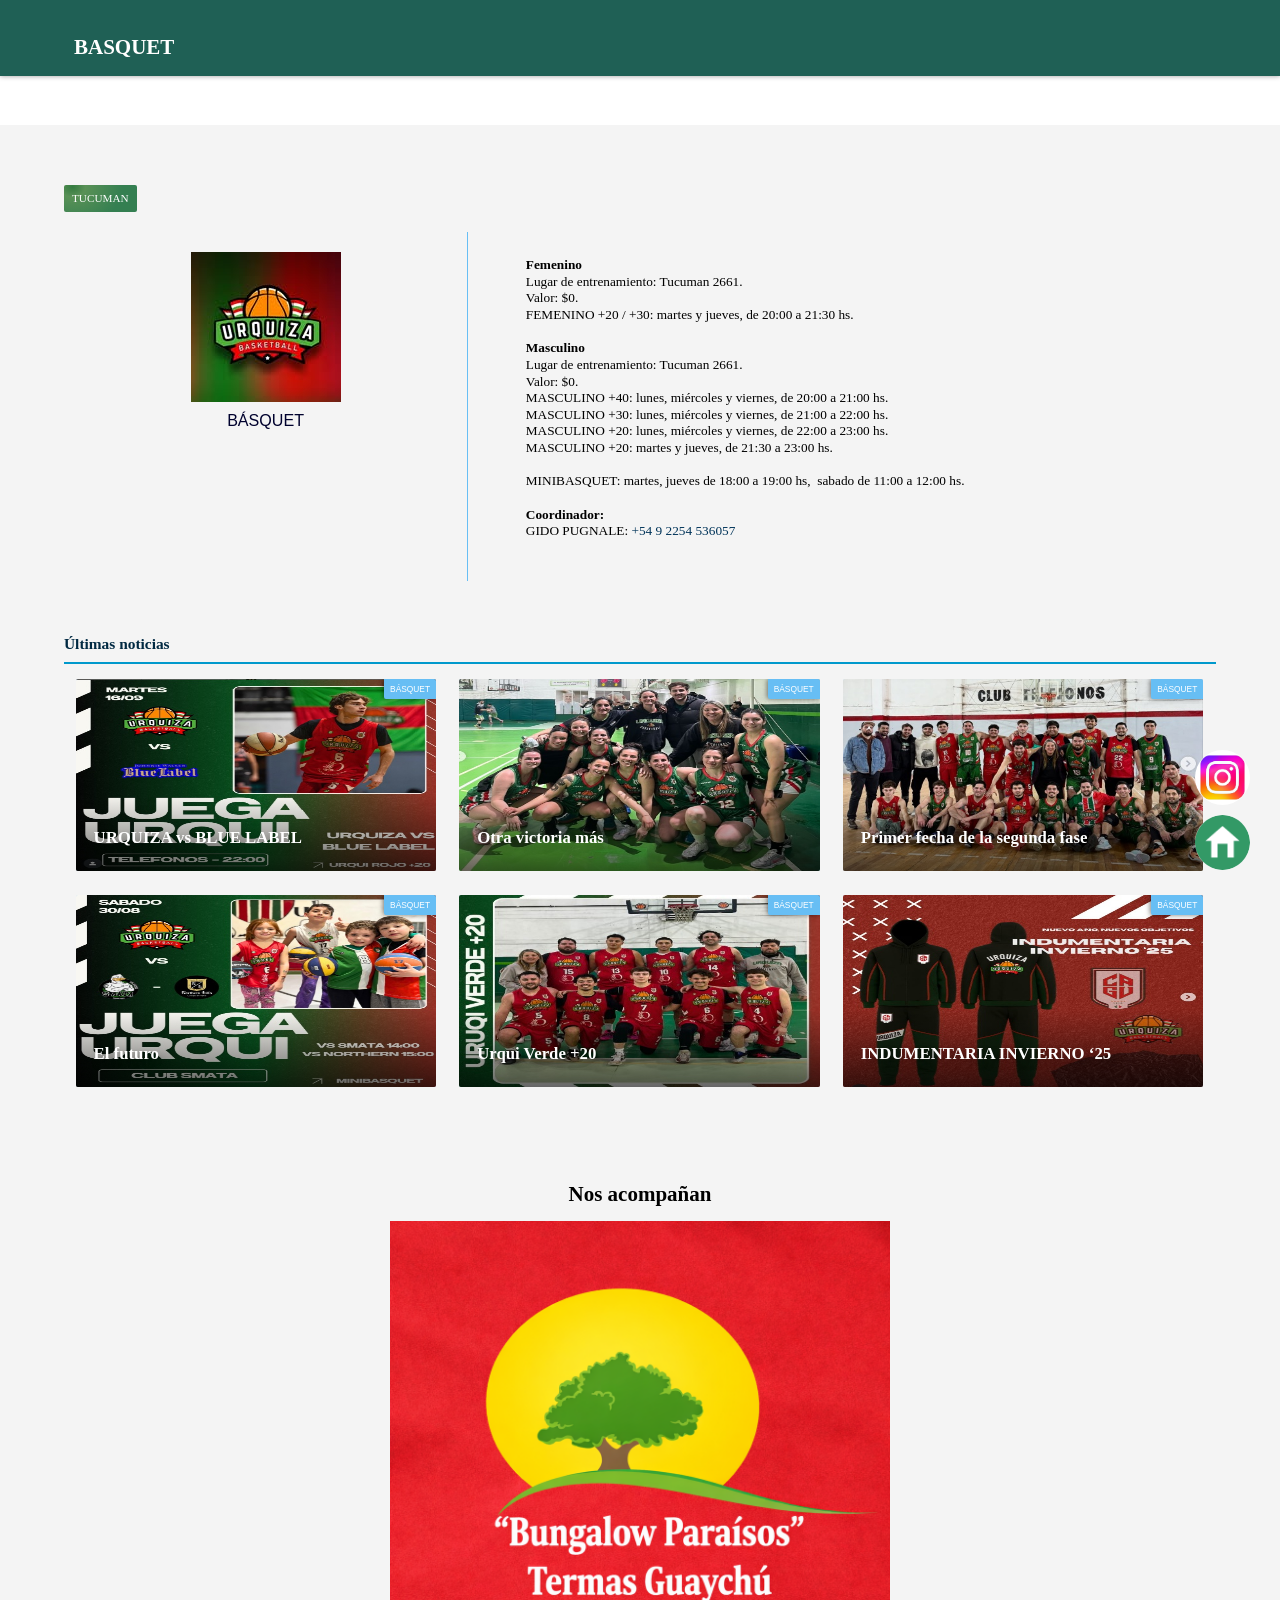
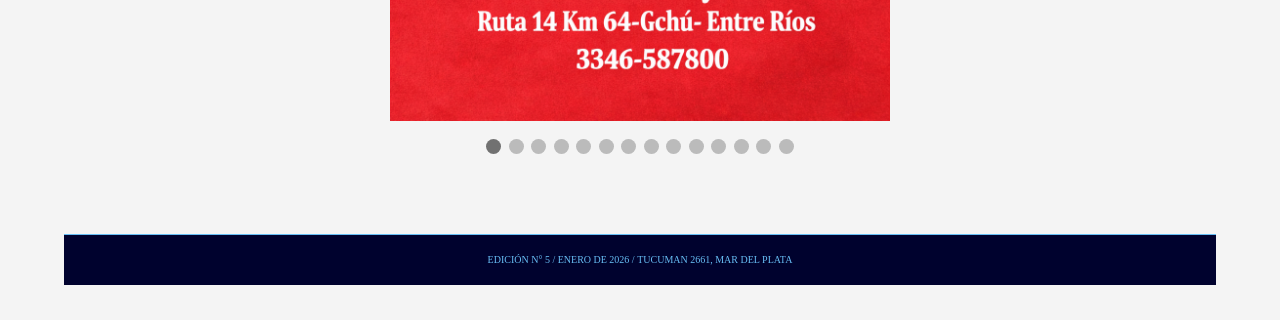
==== index_basquet.html @ 02eede5e "Add files via upload" ====
<!DOCTYPE html>
<html lang="es">
<head>
    <meta charset="UTF-8">
    <meta http-equiv="X-UA-Compatible" content="IE=edge">
    <meta name="viewport" content="width=device-width, initial-scale=1.0">
    <link rel="stylesheet" href="https://cdnjs.cloudflare.com/ajax/libs/font-awesome/6.2.1/css/all.min.css" integrity="sha512-MV7K8+y+gLIBoVD59lQIYicR65iaqukzvf/nwasF0nqhPay5w/9lJmVM2hMDcnK1OnMGCdVK+iQrJ7lzPJQd1w==" crossorigin="anonymous" referrerpolicy="no-referrer" />
    <link rel="stylesheet" href="style_actividad.css">

    <title>BASQUET</title>
</head>
<body>

   <section>

 
  
           <!---------------------------  BOTON instagram ---------------------------->  
                
           <a href="http://www.instagram.com/urquibasquet/"> <img class="botoninicio1" src="imagenes/instagram.bmp" alt=""></a>
              
           <!---------------------------- FIN BOTON instagram  --------------------->   



            </body>
             <meta charset="utf-8">
                <meta name="viewport" content="width=device-width,initial-scale=1,maximum-scale=5">
                <meta name="format-detection" content="telephone=no,address=no,email=no">
            
                <link type="text/css" rel="stylesheet" media="screen" href="/css/fonts.css?v=2.2.371">
                <link type="text/css" rel="stylesheet" media="screen" href="/css/style.css?v=2.2.371">
                <link type="text/css" rel="stylesheet" media="screen" href="/css/swiper.css?v=2.2.371">
                <link type="text/css" rel="stylesheet" media="screen" href="/css/nota.css?v=2.2.371">
            <link type="text/css" rel="stylesheet" media="screen" href="/css/secciones.css?v=2.2.371">
                <link type="text/css" rel="stylesheet" media="screen" href="/css/responsive.css?v=2.2.371">
                
       
            <script type="text/javascript" charset="UTF-8" src="https://maps.googleapis.com/maps-api-v3/api/js/62/5d/intl/es_ALL/common.js"></script><script type="text/javascript" charset="UTF-8" src="https://maps.googleapis.com/maps-api-v3/api/js/62/5d/intl/es_ALL/util.js"></script><script type="text/javascript" charset="UTF-8" src="https://maps.googleapis.com/maps-api-v3/api/js/62/5d/intl/es_ALL/map.js"></script><script type="text/javascript" charset="UTF-8" src="https://maps.googleapis.com/maps-api-v3/api/js/62/5d/intl/es_ALL/marker.js"></script><script type="text/javascript" charset="UTF-8" src="https://maps.googleapis.com/maps-api-v3/api/js/62/5d/intl/es_ALL/log.js"></script><script type="text/javascript" charset="UTF-8" src="https://maps.googleapis.com/maps-api-v3/api/js/62/5d/intl/es_ALL/onion.js"></script><script type="text/javascript" charset="UTF-8" src="https://maps.googleapis.com/maps-api-v3/api/js/62/5d/intl/es_ALL/controls.js"></script></head>
            <body style="overflow: visible;">	
            
                <div id="header" class="">
                    <div class="bg-blur"></div>
                    <div class="header-wrapper">
                        <div class="logo">
                            
                            <a href="/" title=""><img src="Logos/basquet.jpg" alt=""> 
                                <h1 class="nombre-empresa">BASQUET</h1>
                            </a>
                            
                              
<!-------------------------------------- TRANSMISION EN VIVO --------------------------------------->

<!--        <a href="https://www.instagram.com/stories/urquibasquet/?hl=es"  target="_blank" class="live-stream-link">TRANSMISION EN VIVO</a>
-->
<!----------------------------------------- FIN TRANSMISION EN VIVO -------------------------------->                                
                        </div>
            
         <!--<nav>-->
        
                <li class="item menu_search"></li>
           <!-- </ul>-->
                    </div>
                <!--   </nav>--> 
            
                </div>
                
            
                <div id="wrap">
                        <div id="content">
                
                <div class="cuerpo" id="deporte">
                        
                    <div id="basquet">
                    
                    <h3 class="breadcrumb"><a href="/polideportivo">tucuman</a></h3>
            
                    <div class="encabezado">
                            <div class="info">
                                <img src="Actividades/basquet.jpg" alt="Básquet">
                                <h2>Básquet</h2>
                            </div>
                        <div class="descripcion">
                            <strong>Femenino</strong><br>
                                Lugar de entrenamiento: Tucuman 2661.<br>
                                 Valor: $0.<br>
                                 FEMENINO +20 / +30: martes y jueves, de 20:00 a 21:30 hs.<br>
                                
                                 <br>
                            <strong>Masculino</strong><br>
                                Lugar de entrenamiento: Tucuman 2661.<br>
                                Valor: $0.<br>
                                MASCULINO +40:&nbsp;lunes, miércoles y viernes, de 20:00 a 21:00 hs.<br>
                                MASCULINO +30:&nbsp;lunes, miércoles y viernes, de 21:00 a 22:00 hs.<br>
                                MASCULINO +20:&nbsp;lunes, miércoles y viernes, de 22:00 a 23:00 hs.<br>
                                MASCULINO +20: martes y jueves, de 21:30 a 23:00 hs.<br>
                                <br>
                                MINIBASQUET:&nbsp;martes, jueves de 18:00 a 19:00 hs,
                                            &nbsp;sabado de 11:00 a 12:00 hs.<br>
                            <br>
                                <strong>Coordinador:</strong><br> 
                            GIDO PUGNALE: 
                            <a  href="https://wa.me/5492254536057?text=Gracias por contactarte con el CLub Atletico General Urquiza">+54 9 2254 536057</a> 
                             <br>
                            <br>
                                
                </div>
                        <div class="clear"><div class="clear"></div></div>
                    </div>
                    
                          
                    <div class="clear"></div>
                    
                 

<!----------------------------------------------- SECCION ULTIMAS NOTICIAS BASQUET ---------------------------------->

                    <div class="clear"></div>
                        
                            <div class="relacionadas">
                        <h3 class="titulo">Últimas noticias</h3>
 <!--01-->                               
                            <div class="noticia-chica">
                            <div class="foto">
                             
                           <a href="Basquet/Noticias/01/nota/SITIO-EN-CONSTRUCCION.jpg"><img class="lazyload" loading="lazy" src="" data-src="Basquet/Noticias/01/01.jpg" alt="URQUIZA vs BLUE LABEL" width="350" height="187"></a>
                            </div>
                            <div class="shadow">
                                <div class="title">
                                    <h2><a href=""> URQUIZA vs BLUE LABEL</a></h2>
                                </div>
                            </div>
<!--02-->
                                
                            <h3 class="volanta">Básquet</h3>
                        </div>
                            <div class="noticia-chica">
                            <div class="foto">
                               
                                <a href="Basquet/Noticias/02/nota/SITIO-EN-CONSTRUCCION.jpg"><img class="lazyload" loading="lazy" src="" data-src="Basquet/Noticias/02/02.jpg" alt="Otra victoria más" width="350" height="187" ></a>
                            </div>
                            <div class="shadow">
                                <div class="title">
                                    <h2><a href="">Otra victoria más</a></h2>
                                </div>
                            </div>
  <!--03-->                          
                            <h3 class="volanta">Básquet</h3>
                        </div>
                            <div class="noticia-chica">
                            <div class="foto">
                                <a href="Basquet/Noticias/03/nota/SITIO-EN-CONSTRUCCION.jpg"><img class="lazyload" loading="lazy" src="" data-src="Basquet/Noticias/03/03.jpg" alt="Primer fecha de la segunda fase" width="350" height="187" style="aspect-ratio: 350 / 187;"></a>
                            </div>
                            <div class="shadow">
                                <div class="title">
                                    <h2><a href="">Primer fecha de la segunda fase</a></h2>
                                </div>
                            </div>
 <!--04-->                               
                            <h3 class="volanta">Básquet</h3>
                        </div>
                            <div class="noticia-chica">
                            <div class="foto">
                                <a href="Basquet/Noticias/04/nota/SITIO-EN-CONSTRUCCION.jpg"><img class="lazyload" loading="lazy" src="" data-src="Basquet/Noticias/04/04.jpg" alt="El futuro" width="350" height="187" style="aspect-ratio: 350 / 187;"></a>
                            </div>
                            <div class="shadow">
                                <div class="title">
                                    <h2><a href="">El futuro</a></h2>
                                </div>
                            </div>
<!--04-->                                
                            <h3 class="volanta">Básquet</h3>
                        </div>
                            <div class="noticia-chica">
                            <div class="foto">
                                <a href="Basquet/Noticias/05/nota/SITIO-EN-CONSTRUCCION.jpg"><img class="lazyload" loading="lazy" src="" data-src="Basquet/Noticias/05/05.jpg" alt="Urqui Verde +20 " width="350" height="187" style="aspect-ratio: 350 / 187;"></a>
                            </div>
                            <div class="shadow">
                                <div class="title">
                                    <h2><a href="">Urqui Verde +20 </a></h2>
                                </div>
                            </div>
 <!--05-->                               
                            <h3 class="volanta">Básquet</h3>
                        </div>
                            <div class="noticia-chica">
                            <div class="foto">
                                <a href="Basquet/Noticias/06/nota/SITIO-EN-CONSTRUCCION.jpg"><img class="lazyload" loading="lazy" src="" data-src="Basquet/Noticias/06/06.jpg" alt="INDUMENTARIA INVIERNO ‘25" width="350" height="187" style="aspect-ratio: 350 / 187;"></a>
                            </div>
                            <div class="shadow">
                                <div class="title">
                                    <h2><a href="">INDUMENTARIA INVIERNO ‘25</a></h2>
                                </div>
                            </div>
                            <h3 class="volanta">Básquet</h3>
                        </div>
                            <div class="clear"></div>
                    </div>	
                            
                    
                    <div class="clear"></div>
            
                            
                    <div class="clear"></div>
                    
                    </div>
                
                </div>
        <!----------------------------------------------- FIN SECCION ULTIMAS NOTICIAS BASQUET ---------------------------------->        


    <!------------------------------------------ NOVEDADES EN GENERAL --------------------------- -->            
<!--   <div class="sidebar">
        <div class="recientes">  -->  
     <!--       <h3 class="titulo">Últimas noticias</h3>
    -->         
            <!-- FUTBOL -->
    <!--        <div class="noticia-sidebar">
               <div class="foto">
       -->              <!--<a href="/primer-equipo/nota/2025/09/15474_llevar-a-racing-a-lo-mas-alto-es-lo-mas-importante/"><img class="lazyload" loading="lazy" src="/img/noticias/thumbs/lucv2118.jpg" data-src="/img/noticias/thumbs/lucv2118.jpg" alt="&quot;Llevar a Racing a lo más alto es lo más importante&quot;" width="350" height="187" style="aspect-ratio: 350 / 187;"></a>-->
    <!--                <a href="Noticias/01 - primera/nota/SITIO-EN-CONSTRUCCION.jpg"><img class="lazyload" loading="lazy" src="" data-src="Noticias/01 - primera/primera.jpg" alt="Triunfo ante Once Unidos"  width="250" height="187"></a>
                </div>
                <div class="shadow">
                    <div class="title">
                        <h2><a>"Triunfo ante Once Unidos"</a></h2>
                    </div>
                </div>
                <h3 class="volanta">Fútbol</h3>
            </div>

    -->        <!-- SALON -->
    <!--        <div class="noticia-sidebar">
                <div class="foto">
                    <a href="Noticias/02 - salon/nota/SITIO-EN-CONSTRUCCION.jpg"><img class="lazyload" loading="lazy" src="" data-src="Noticias/02 - salon/salon.jpg" alt="Escuela salon" width="250" height="187"></a>
                </div>
                <div class="shadow">
                    <div class="title">
                        <h2><a>Escuela salon</a></h2>
                    </div>
                </div>
                <h3 class="volanta">Salon</h3>
            </div>

    -->        <!-- FEMENINO -->
    <!--        <div class="noticia-sidebar">
                <div class="foto">
                    <a href="Noticias/03 - femenino/nota/SITIO-EN-CONSTRUCCION.jpg"><img class="lazyload" loading="lazy" src="" data-src="Noticias/03 - femenino/femenino.jpg" alt="Femenino" width="250" height="187" ></a>
                </div>
                <div class="shadow">
                    <div class="title">
                        <h2><a>Femenino</a></h2>
                    </div>
                </div>
                <h3 class="volanta">Femenino</h3>
            </div>

    -->        <!-- PRE LIGA -->
    <!--        <div class="noticia-sidebar">
                <div class="foto">
                    <a href="Noticias/04 - preliga/nota/SITIO-EN-CONSTRUCCION.jpg"><img class="lazyload" loading="lazy" src="" data-src="Noticias/04 - preliga/preliga.jpg" alt="Segunda fase del torneo preparación" width="250" height="187" ></a>
                </div>
                <div class="shadow">
                    <div class="title">
                        <h2><a>Segunda fase del torneo preparación</a></h2>
                    </div>
                </div>
                <h3 class="volanta">Pre Liga</h3>
            </div>
            <div class="clear"></div>
        </div>
    </div>	
        <div class="clear"></div>
        
    </div>
    -->
  <!----------------------- FIN NOVEDADES EN GENERAL-------------------->   

            <!--    <aside>
                <div class="banner big" style="max-width:750px;height:auto;padding:0 5%;">
                    <div class="swiper-slide"><a href="https://flow.com.ar/" target="_blank"><img class="lazyload" loading="lazy" src="/img/banners/racing-750x100.gif" data-src="/img/banners/racing-750x100.gif" alt="Flow Grande" width="750" height="100" style="aspect-ratio: 750 / 100;"></a></div>		<div class="clear"></div>
                </div>
                </aside>-->



<!---------------------------------- NOS ACOMPAÑAN --------------------------------------> 
<div class="sidebar">
    <div class="recientes">
  
  <style>
    * {box-sizing: border-box;}
    body {font-family: Verdana, sans-serif;}
    .mySlides {display: none;}
    img {vertical-align: middle;}
    
    /* Slideshow container */
    .slideshow-container {
      max-width: 1000px;
      position: relative;
      margin: auto;
    }
    
    /* Caption text */
    .text {
      color: #f2f2f2;
      font-size: 15px;
      padding: 8px 12px;
      position: absolute;
      bottom: 8px;
      width: 100%;
      text-align: center;
    }
    
    /* Number text (1/3 etc) */
    .numbertext {
      color: #f2f2f2;
      font-size: 12px;
      padding: 8px 12px;
      position: absolute;
      top: 0;
    }
    
    /* The dots/bullets/indicators */
    .dot {
      height: 15px;
      width: 15px;
      margin: 0 2px;
      background-color: #bbb;
      border-radius: 50%;
      display: inline-block;
      transition: background-color 0.6s ease;
    }
    
    .active {
      background-color: #717171;
    }
    
    /* Fading animation */
    .fade {
      animation-name: fade;
      animation-duration: 1.5s;
    }
    
    @keyframes fade {
      from {opacity: .4} 
      to {opacity: 1}
    }
    
    /* On smaller screens, decrease text size */
    @media only screen and (max-width: 300px) {
      .text {font-size: 11px}
    }
    </style>


    
   <h2>Nos acompañan</h2>
   <br>
    <div class="slideshow-container">
    
<!--AUSPICIANTE 01--> 
    <div class="mySlides fade">
      <div class="numbertext"></div>
      <img src="Auspiciantes/cabañas.jpg" style="width:50%">
      <div class="text"></div>
    </div>

<!--AUSPICIANTE 02--> 
    <div class="mySlides fade">
      <div class="numbertext"></div>
      <img src="Auspiciantes/cardio2.jpg" style="width:50%">
      <div class="text"></div>
    </div>

<!--AUSPICIANTE 03-->     
    <div class="mySlides fade">
      <div class="numbertext"></div>
      <img src="Auspiciantes/lealA.jpg" style="width:50%">
      <div class="text"></div>
    </div>

    <!--AUSPICIANTE 04-->     
    <div class="mySlides fade">
        <div class="numbertext"></div>
        <img src="Auspiciantes/elnido2.jpg" style="width:50%">
        <div class="text"></div>
    </div> 

<!--AUSPICIANTE 05-->     
    <div class="mySlides fade">
        <div class="numbertext"></div>
        <img src="Auspiciantes/unidad.jpg" style="width:50%">
        <div class="text"></div>
    </div> 

<!--AUSPICIANTE 06-->    
    <div class="mySlides fade">
        <div class="numbertext"></div>
        <img src="Auspiciantes/previley.jpg" style="width:50%">
        <div class="text"></div>
    </div>     
  
<!--AUSPICIANTE 07-->     
    <div class="mySlides fade">
        <div class="numbertext"></div>
        <img src="Auspiciantes/medilife.jpg" style="width:50%">
        <div class="text"></div>
    </div> 

<!--AUSPICIANTE 08-->     
    <div class="mySlides fade">
        <div class="numbertext"></div>
        <img src="Auspiciantes/maderera.jpg" style="width:50%">
        <div class="text"></div>
    </div> 

<!--AUSPICIANTE 09-->     
    <div class="mySlides fade">
        <div class="numbertext"></div>
        <img src="Auspiciantes/senzaok.jpg" style="width:50%">
        <div class="text"></div>
    </div> 

<!--AUSPICIANTE 10-->     
    <div class="mySlides fade">
        <div class="numbertext"></div>
        <img src="Auspiciantes/ginos.jpg" style="width:50%">
        <div class="text"></div>
    </div> 

<!--AUSPICIANTE 11-->     
    <div class="mySlides fade">
        <div class="numbertext"></div>
        <img src="Auspiciantes/tolemar1.jpg" style="width:50%">
        <div class="text"></div>
    </div> 

<!--AUSPICIANTE 12-->     
    <div class="mySlides fade">
        <div class="numbertext"></div>
        <img src="Auspiciantes/bowling.jpg" style="width:50%">
        <div class="text"></div>
    </div> 

<!--AUSPICIANTE 13-->     
    <div class="mySlides fade">
        <div class="numbertext"></div>
        <img src="Auspiciantes/3Dfusion.jpg" style="width:50%">
        <div class="text"></div>
    </div> 

<!--AUSPICIANTE 14  -->
<div class="mySlides fade">
    <div class="numbertext"></div>
    <img src="Auspiciantes/claromejorada.jpg" style="width:50%">
    <div class="text"></div>
  </div> 

<!--AUSPICIANTE 15
<div class="mySlides fade">
    <div class="numbertext"></div>
    <img src="Auspiciantes/rex.jpg" style="width:50%">
    <div class="text"></div>
  </div> -->     

<!--AUSPICIANTE 16    
<div class="mySlides fade">
    <div class="numbertext"></div>
    <img src="Auspiciantes/tolemar1.jpg" style="width:50%">
    <div class="text"></div>
  </div> --> 

<!--AUSPICIANTE 17     
<div class="mySlides fade">
    <div class="numbertext"></div>
    <img src="Auspiciantes/unidad.jpg" style="width:50%">
    <div class="text"></div>
  </div> -->

<!--AUSPICIANTE 18    
<div class="mySlides fade">
    <div class="numbertext"></div>
    <img src="Auspiciantes/elnido2.jpg" style="width:50%">
    <div class="text"></div>
  </div> 
  
--> 
</div>
<br>
    
   <div style="text-align:center">
      <span class="dot"></span> 
      <span class="dot"></span> 
      <span class="dot"></span> 
      <span class="dot"></span> 
      <span class="dot"></span> 
      <span class="dot"></span> 
      <span class="dot"></span> 
      <span class="dot"></span> 
      <span class="dot"></span> 
      <span class="dot"></span> 
      <span class="dot"></span> 
      <span class="dot"></span> 
      <span class="dot"></span> 
      <span class="dot"></span> 
    <!--  <span class="dot"></span> 
      <span class="dot"></span> 
      <span class="dot"></span> -->
      
    </div>
         
    <script>
    let slideIndex = 0;
    showSlides();
    
    function showSlides() {
      let i;
      let slides = document.getElementsByClassName("mySlides");
      let dots = document.getElementsByClassName("dot");
      for (i = 0; i < slides.length; i++) {
        slides[i].style.display = "none";  
      }
      slideIndex++;
      if (slideIndex > slides.length) {slideIndex = 1}    
      for (i = 0; i < dots.length; i++) {
        dots[i].className = dots[i].className.replace(" active", "");
      }
      slides[slideIndex-1].style.display = "block";  
      dots[slideIndex-1].className += " active";
      setTimeout(showSlides, 2000); // Change image every 2 seconds
    }
</script>


<!-------------------------------------------------Fin nos acompañan -------------------------------->






    
            
            
                <footer>
                    <div id="footer">
                        
                        <div class="legales">
            
                            <!--<img class="escudo-foot lazyload" loading="lazy" src="/img/escudo-foot.svg?v=2.2.371" data-src="/img/escudo-foot.svg?v=2.2.371" alt="Racing Club" width="290" height="80" style="aspect-ratio: 290 / 80;">
                            -->
                            <p style="user-select: text;" class="no-auto-link" data-no-link="true">
                                Edición n° 5 / Enero de 2026 / <span style="unicode-bidi:bidi-override;direction:ltr;">Tucuman 2661, Mar del Plata</span>
                            </p>
            
                        </div>
                        
            
                        <div class="clear"></div>

        <!---------------------------  BOTON VOLVER (ROJO) ----------------------------->

                            <div class="boton-arriba">
                                <a href="index.html"> <img class="botoninicio" src="imagenes/casa3.png" alt=""></a>
                            </div>


        <!---------------------------- FIN BOTON VOLVER  --------------------->    

                    </div>	
                </footer>
            
                </div><!-- wrap -->
                
                <script type="text/javascript">
                if ('loading' in HTMLImageElement.prototype) {
                    const images = document.querySelectorAll('img[loading="lazy"]');
                    images.forEach(img => {
                        img.src = img.dataset.src;
            
                        const width = img.getAttribute('width');
                        const height = img.getAttribute('height');
                        if (width && height) {
                            img.style.aspectRatio = `${width} / ${height}`;
                        }
            
                        img.addEventListener('error', () => {
                            if (img.dataset.load !== 'error') {
                                img.src = img.dataset.src; // intentar recargar
                                img.dataset.load = 'error';
                            }
                        });
                    });
                } else {
                    // Cargar LazySizes para navegadores que no soportan 'loading=lazy'
                    const script = document.createElement('script');
                    script.src = '/js/lazysizes.min.js';
                    script.async = true;
                    document.body.appendChild(script);
                }
                </script>	
                <script type="text/javascript" src="/js/jquery.min.js"></script>
                    <script type="text/javascript" src="/js/parallax.min.js?v=1.0"></script>
                    <script type="text/javascript" src="/js/jquery.swiper.min.js"></script>
                <script type="text/javascript" src="/js/scripts.js?v=2.2.371"></script>
                <script type="text/javascript" src="/js/single.js?v=2.2.371"></script>
            <script type="text/javascript" src="/js/galeria.js?v=2.2.371"></script>
            
                <!-- Google tag (gtag.js) -->
                <script async="" src="https://www.googletagmanager.com/gtag/js?id=G-C1E94WGDRG"></script>
                <script>
                  window.dataLayer = window.dataLayer || [];
                  function gtag(){dataLayer.push(arguments);}
                  gtag('js', new Date());
            
                  gtag('config', 'G-C1E94WGDRG');
                </script>
            <script defer="" src="https://static.cloudflareinsights.com/beacon.min.js/vcd15cbe7772f49c399c6a5babf22c1241717689176015" integrity="sha512-ZpsOmlRQV6y907TI0dKBHq9Md29nnaEIPlkf84rnaERnq6zvWvPUqr2ft8M1aS28oN72PdrCzSjY4U6VaAw1EQ==" data-cf-beacon="{&quot;version&quot;:&quot;2024.11.0&quot;,&quot;token&quot;:&quot;c57753e46c3b445d99306eb1c6bc123a&quot;,&quot;r&quot;:1,&quot;server_timing&quot;:{&quot;name&quot;:{&quot;cfCacheStatus&quot;:true,&quot;cfEdge&quot;:true,&quot;cfExtPri&quot;:true,&quot;cfL4&quot;:true,&quot;cfOrigin&quot;:true,&quot;cfSpeedBrain&quot;:true},&quot;location_startswith&quot;:null}}" crossorigin="anonymous"></script>
            
            </body>
            </html>

   



   </section>
      



   

</body>

</html>
---- style_actividad.css ----
/*   color baner
 background: radial-gradient(68.4% 143.85% at 11.66% 7.15%, rgba(103, 190, 244, 0.103125) 0%, rgba(255, 255, 255, 0.2) 25.52%, rgba(70, 165, 230, 0.2) 100%), rgba(25, 102, 22, 0.9);
*/

/*@import url('https://fonts.googleapis.com/css2?family=Open+Sans:wght@300;400;500;600&family=Titillium+Web:wght@200;300;400;600;700&display=swap');

/*--------------------- ENCABEZADO ----------------------*/
*{
    margin: 0;
    padding:0;
    font-family: 'Open Sans';

   }

.tienda{
    margin: 0px;
    left: 10px;

}
header{
    height: 55px;
    display: flex;
    justify-content: space-between;
    background-color:   rgba(15, 100, 54, 0.9); /* var(--green-dark)*/
    align-items: center;
    padding: 10px;
    flex-direction: column;
   
}
.logo{
    display: flex;
    align-items: center;
    margin-right: 10px;
}
.nombre-empresa{
    color: #fff;
    padding: 10px;
}
.logo img{
    height: 50px;
}

/*------------------------- FIN ENCABEZADO -----------------------*/

@font-face {
    font-family: 'icons';
    src:  url('../fonts/icons.eot?r5wxs0');
    src:  url('../fonts/icons.eot?r5wxs0#iefix') format('embedded-opentype'),
      url('../fonts/icons.ttf?r5wxs0') format('truetype'),
      url('../fonts/icons.woff?r5wxs0') format('woff'),
      url('../fonts/icons.svg?r5wxs0#icons') format('svg');
    font-weight: normal;
    font-style: normal;
    font-display: swap;
  }
  
  @font-face {
      font-family: 'Montserrat';
      src: local('Montserrat Bold'),
          url('../fonts/Montserrat-Bold.woff2?v=1') format('woff2'),
          url('../fonts/Montserrat-Bold.woff?v=1') format('woff'),
          url('../fonts/Montserrat-Bold.ttf?v=1') format('truetype');
      font-weight: 700;
      font-style: normal;
      font-display: swap;
  }
  
  @font-face {
      font-family: 'Montserrat';
      src: local('Montserrat Regular'),
          url('../fonts/Montserrat-Regular.woff2?v=1') format('woff2'),
          url('../fonts/Montserrat-Regular.woff?v=1') format('woff'),
          url('../fonts/Montserrat-Regular.ttf?v=1') format('truetype');
      font-weight: 400;
      font-style: normal;
      font-display: swap;
  }
  
  @font-face {
    font-family: 'Druk Wide';
    src: local('Druk Wide Medium'), local('Druk-WideMedium'),
        url('../fonts/Druk-WideMedium.woff2') format('woff2'),
        url('../fonts/Druk-WideMedium.woff') format('woff'),
        url('../fonts/Druk-WideMedium.ttf') format('truetype');
    font-weight: 700;
    font-style: normal;
    font-display: swap;
  }
  @font-face {
    font-family: 'Druk Wide';
    src: local('Druk Wide Medium'), local('Druk-WideMedium'),
        url('../fonts/Druk-WideMedium.woff2') format('woff2'),
        url('../fonts/Druk-WideMedium.woff') format('woff'),
        url('../fonts/Druk-WideMedium.ttf') format('truetype');
    font-weight: 400;
    font-style: normal;
    font-display: swap;
  }
  
  [class^="icon-"], [class*=" icon-"] {
    /* use !important to prevent issues with browser extensions that change fonts */
    font-family: 'icons' !important;
   /* speak: never;*/
    font-style: normal;
    font-weight: normal;
    font-variant: normal;
    text-transform: none;
    line-height: 1;
  
    /* Better Font Rendering =========== */
    -webkit-font-smoothing: antialiased;
    -moz-osx-font-smoothing: grayscale;
  }
  
  .icon-twitter:before {
    content: "\e901";
  }
  .icon-home:before {
    content: "\e900";
  }
  .icon-bullhorn:before {
    content: "\e91a";
  }
  .icon-folder:before {
    content: "\e92f";
  }
  .icon-price-tags:before {
    content: "\e936";
  }
  .icon-ticket:before {
    content: "\e939";
  }
  .icon-cart:before {
    content: "\e93a";
  }
  .icon-credit-card:before {
    content: "\e93f";
  }
  .icon-phone-hang-up:before {
    content: "\e943";
  }
  .icon-location:before {
    content: "\e947";
  }
  .icon-clock:before {
    content: "\e94e";
  }
  .icon-calendar:before {
    content: "\e953";
  }
  .icon-printer:before {
    content: "\e954";
  }
  .icon-drawer:before {
    content: "\e95c";
  }
  .icon-drawer2:before {
    content: "\e95d";
  }
  .icon-floppy-disk:before {
    content: "\e962";
  }
  .icon-user:before {
    content: "\e971";
  }
  .icon-key:before {
    content: "\e98d";
  }
  .icon-equalizer:before {
    content: "\e992";
  }
  .icon-cog:before {
    content: "\e994";
  }
  .icon-trophy:before {
    content: "\e99e";
  }
  .icon-link:before {
    content: "\e9cb";
  }
  .icon-star-full:before {
    content: "\e9d9";
  }
  .icon-cross:before {
    content: "\ea0f";
  }
  .icon-checkmark:before {
    content: "\ea10";
  }
  .icon-circle-up:before {
    content: "\ea41";
  }
  .icon-circle-right:before {
    content: "\ea42";
  }
  .icon-circle-down:before {
    content: "\ea43";
  }
  .icon-circle-left:before {
    content: "\ea44";
  }
  .icon-paragraph-left:before {
    content: "\ea77";
  }
  .icon-paragraph-justify:before {
    content: "\ea7a";
  }
  .icon-share:before {
    content: "\ea7d";
  }
  .icon-new-tab:before {
    content: "\ea7e";
  }
  .icon-facebook:before {
    content: "\ea90";
  }
  .icon-instagram:before {
    content: "\ea92";
  }
  .icon-whatsapp:before {
    content: "\ea93";
  }
  .icon-spotify:before {
    content: "\ea94";
  }
  .icon-youtube:before {
    content: "\ea9d";
  }
  .icon-search:before {
    content: "\e986";
  }

  
  /*--- NOTA ---*/


#post .volanta {
    display: inline-block;
    font: 75%/100% 'Druk Wide', Arial, Helvetica, sans-serif;
    color: #fff;
    /*background: #67BEF4;*/
    background: #da0f4c;

    padding: 8px;
    text-transform: uppercase;
    margin: 10px auto 20px;
    text-align: left;
    border-radius: 2px;
}

#post .volanta a {
    color: #fff;
}

#post h2 {
    width: 100%;
    font: bold 250%/110% 'Montserrat', Arial, Helvetica, sans-serif;
    color: #00022E;
}

#post .fecha {
    display: block;
    color: #67BEF4;
    margin: 0 0 5px;
    font-family: 'Druk Wide', Arial, Helvetica, sans-serif;
    text-transform: uppercase;
    font-size: 70%;
    margin: 25px auto 0;
}

#post .copete {
    font-size: 120%;
    line-height: 150%;
    padding: 25px 0;
    border-top: 1px solid #e8e8e8;
    margin: 10px auto;
}

#post .foto {
    width: 100%;
    position: relative;
    overflow: hidden;
    margin: 0 auto 25px;
    border-radius: 4px;
}

#post .foto .share {
    width: 50px;
    position: absolute;
    right: 15px;
    top: 15px;
    z-index: 2;
}



#post .foto .share .shbt a {
    display: block;
    width: 50px;
    height: 50px;
    font-size: 150%;
    color: #fff;
    background: #67BEF4;
    border-radius: 100%;
    box-shadow: 0 0 10px rgba(0,0,0,.1);
    padding: 15px 0;
    margin: 0 auto 10px;
    text-align: center;
    opacity: .9;
    transition: all 200ms ease-out;
    -moz-transition: all 200ms ease-out;
    -webkit-transition: all 200ms ease-out;
}

#post .foto .share .shbt a:hover {
    opacity: 1;
    background: #00022E;
}

#post .foto img {
    display: block;
    width: 100%;
    height: auto;
}

#post .foto iframe {
    position: relative;
    display: block;
    width: 100%;
    height: 400px;
    z-index: 1;
}



#post .adjunto {
    float: right;
    width: 150px;
    background: #00022E;
    padding: 15px;
    margin: 0 0 12px 12px;
    font-size: 11px;
    line-height: 135%;
}

#post .adjunto h3 {
    font: bold 10px/14px 'Druk Wide', Arial, Helvetica, sans-serif;
    margin: 0 auto 2px;
    text-transform: uppercase;
    color: #67BEF4;
}

#post .adjunto a {
    display: block;
    background: #fff;
    color: #67BEF4;
    text-align: center;
    text-decoration: none !important;
    border-radius: 4px;
    margin: 10px auto;
    font: 11px/12px 'Druk Wide', Arial, Helvetica, sans-serif;
    padding: 10px 0;
}

#post .text {
    font-size: 110%;
    line-height: 150%;
    margin: 0 auto 25px;
}

#post .text p {
    margin: 10px auto;
}

#post .text blockquote {
    padding: 10px 4% 20px;
    color: #67BEF4;
    font-size: 135%;
    line-height: 135%;
    font-weight: bold;
    font-style: italic;
    text-align: left;
    border-left: 8px solid #67BEF4;
    border-bottom: 1px solid #67BEF4;
    margin: 25px auto 15px;
}

#post .text iframe {
    display: block;
    width: 90%;
    height: 400px;
    margin: 0 auto;
}

#post .text img {
    display: block;
    max-width: 90%;
    height: auto;
    margin: 0 auto;
}

#post .text a {
    color: #67BEF4;
    text-decoration: underline;
}

/*#post .text a:after {font-family:'icons';content:'\ea7e';font-size:75%;margin:0 0 0 5px;opacity:.7;}*/
#post .text a:hover {
    color: #67BEF4;
    text-decoration: none;
}

#post .text a.link {
    text-decoration: none;
    border-bottom: 1px dotted #00022E;
}

#post .text a.link:hover {
    color: #67BEF4;
    border-bottom: 1px dotted #67BEF4;
}

#post .text a.link span {
    margin: 0 1px 0 0;
}

.relacionadas {
    margin: 30px auto 0;
}

.relacionadas .col {
    position: relative;
    float: left;
    width: 213px;
    height: 275px;
    overflow: hidden;
}

.relacionadas .col.medio {
    margin: 0 5px;
}

.relacionadas .col img {
    display: block;
    margin: 0 auto;
    width: 213px;
    height: 99px;
}

.relacionadas .col h5 {
    width: 143px;
    height: 14px;
    padding: 8px 5px 8px 10px;
    letter-spacing: -.5px;
    margin: 0 0 -15px;
    position: relative;
    left: -1px;
    top: -15px;
    background: url(../img/tag.png) no-repeat;
    font: normal 12px/14px 'Montserrat', Arial, Helvetica, sans-serif;
    color: #fff;
    text-transform: uppercase;
    white-space: nowrap;
}

.relacionadas .col h4 a {
    display: block;
    font: bold 13px/16px 'Montserrat', Arial, Helvetica, sans-serif;
    text-transform: uppercase;
    height: 45px;
    overflow: hidden;
    padding: 5px 2px 8px;
    color: #002243;
}

.relacionadas .col p {
    color: #666;
    font-size: 11px;
    line-height: 15px;
    padding: 0 2px 5px;
}

.relacionadas .col a {
    color: #67BEF4;
    font-style: italic;
    text-decoration: none;
}

.recientes {
    margin: 0 auto 10px;
    text-align: -webkit-center;
}

.recientes li h4 {
    font: 13px/16px 'Montserrat', Arial, Helvetica, sans-serif;
    height: 32px;
}

.recientes li {
    background: url(../img/news.png) repeat-x left top;
    border-bottom: 1px solid #dcdcdc;
    padding: 5px 0 5px;
    font-size: 13px;
    cursor: pointer;
}

.recientes li img {
    display: none;
}

.recientes li span {
    float: left;
    width: 40px;
    padding: 0 8px 0 5px;
    display: block;
    text-align: center;
    font-size: 13px;
    line-height: 13px;
    font-weight: bold;
    color: #63b9e9;
}

.recientes li abbr {
    display: block;
    font: 9px 'Montserrat', Arial, Helvetica, sans-serif;
}

.recientes li.active, .recientes li:hover {
    background: #c9e9f8 url(../img/news.png) repeat-x left bottom;
}

.recientes li.active span {
    color: #002243;
    padding: 12px 8px 5px 5px;
    font-size: 23px;
}

.recientes li.active abbr {
    font-size: 14px;
}

.recientes li.active h4 a {
    color: #000b16;
    width: 200px;
    float: left;
    padding: 5px 8px 5px 8px;
}

.recientes li.active img {
    display: block;
    float: left;
    height: 50px;
    border-radius: 2px;
    -moz-border-radius: 2px;
    -webkit-border-radius: 2px;
}


/* =========== Media Queries =========== */
@media only screen and (max-width: 1280px) {
	#wrap{padding-top:90px;}

	#header .logo svg{height:70px;}

	#header .social li a{font-size:150%;}

	.noticia-big .title{padding:0 5% 40px;}
	.noticia-big .title h2{font:bold 250%/110% 'Montserrat', Arial, Helvetica, sans-serif;}
	.noticia-medium .title{padding:0 5% 25px;}
	.noticia-medium .title h2{font:bold 160%/110% 'Montserrat', Arial, Helvetica, sans-serif;}
}	
@media only screen and (max-width: 1024px) {
	body{font-size:13px;line-height:17px;}

	#header .header-wrapper{padding:8px;}

	#header .social{width:33%;}
	#header .social li a{font-size:175%;}	

	#menu .menu_search form,
	#menu li.item a.seccion{width:33%;}
	#menu li.item .desplegable{left:33%;width:67%;}

	.noticia-big .title h2{font:bold 225%/110% 'Montserrat', Arial, Helvetica, sans-serif;}
	.noticia-medium .title h2{font:bold 150%/110% 'Montserrat', Arial, Helvetica, sans-serif;}

	.noticia-mini{width:31.3%;margin:0 1% 2%;}
	
	.banner.small{width:31.3%;margin:2% 1% 5%;}
	.banner.mini{width:23%;margin:2% 1%;}

	.cuerpo{width:100%;float:none;padding-bottom:0;}

	#sidebar,
	.sidebar,
	.sidebar-home{width:100%;float:none;padding:0;}

	.fixture,
	.posiciones_home{float:left;width:46%;padding:0;margin:0 2% 5%;}
	.posiciones_home table{margin:15px auto 0;}

	.noticia-sidebar{float:left;width:23%;margin:0 1% 10px;}
	.banner.side{float:left;width:23%;margin:25px 1%;}

	#sponsors li{padding:5px 10px;}

	.portada{height:375px;}

	#escudo .escudos li{width:16%;margin:0 4% 40px;}

	#idolos .nomina li{width:20%;}
	.idolo .ficha h2{font:bold 200%/100% 'Montserrat', Arial, Helvetica, sans-serif;}
	.idolo .ficha{float:left;width:33.33%;height:600px;background:#67BEF4;color:#fff;padding:30px;}
	.idolo .bio{float:left;width:66.66%;height:300px;background:#f4f4f4;padding:30px;}
	.idolo .titulos{float:left;width:66.66%;height:300px;background:#fcfcfc;padding:30px;}
	.idolo .bio .scroll,
	.idolo .titulos .scroll{overflow:auto;width:100%;height:190px;}

	#estadio .hitos li .middle{padding:15px;}
	#estadio .hitos li .middle h5{margin:0 auto 10px;}

	#beneficios .filtro{padding:0 10%;}

	#plantel .jugador{height:400px;}
	#datos_jugador{padding:5px 0;}
	#datos_jugador h2{font-size:250%;}
	#datos_jugador .datospersonales{margin-top:15px;}
	#datos_jugador .datospersonales .dato{width:33.33%;height:135px;}
	#datos_jugador .datospersonales .dato h3{transform:scale(.8);-moz-transform:scale(.8);-webkit-transform:scale(.8);height:95px;margin:0 auto 0;padding:0;}	
}

@media only screen and (max-width: 992px) {
	#header .logo svg{height:65px;}
	#header .header-wrapper{padding:5px 0 0;}
	#rpass_button{font-size:85%;line-height:100%;right:65px;padding:10px;}

	#menu{padding-top:100px;background: radial-gradient(68.4% 143.85% at 11.66% 7.15%, rgba(0, 190, 250, 0.403125) 0%, rgba(255, 255, 255, 0.6) 25.52%, rgba(46, 201, 251, 0.66) 100%), rgba(0, 156, 222, 0.8);backdrop-filter:none;}

	#wrap{padding-top:70px;}
	#content{padding:25px 5% 0;}
	.wrapper{padding:0 5%;}
	.cuerpo{padding:15px 0;}

	#noticias-home{margin:25px auto 0;}
	.noticia-big{float:none;width:100%;}
	.noticias-medium{float:none;width:100%;margin:25px auto;}
	.noticia-medium{float:left;width:50%;}
	.noticias-square{display:none;}

	.banner.big{margin:25px auto;}
	.banner.medium{margin:15px 1.5% 25px;}
}

@media only screen and (max-width: 800px) {

	.noticia-sidebar{float:left;width:46%;margin:0 2% 4%;}
	.banner.side{float:left;width:46%;margin:2% 2%;}

	.fixture .partidos li{float:left;width:47%;margin:0 15px 0 0;height:250px;}
	.fixture div.equipo img{max-width:40px;}

	#ofertas_locademia .producto{width:25%;}
	#ofertas_locademia .producto .foto{display:block;overflow:hidden;text-align:center;width:100%;height:175px;}

	
	#galerias li{float:left;width:50%;margin:0;background:#00022E;overflow:hidden;}
	#galerias li a{position:relative;display:block;color:#fff;width:100%;height:auto;overflow:hidden;margin:0;overflow:hidden;}
	#galerias li a:hover span{top:20%;opacity:1;}

	#galerias li.g-dos img{display:block;width:100%;height:auto;margin:0;}

	#sponsors li{width:16%;margin:0;padding:5px 10px;}

	.portada{height:300px;}
	.portada .info{padding:50px 5%;}
	.portada h2{font-size:250%;}

	#escudo .escudos li .back:after{display:none;}

	#palmares .destacado{padding:0 2px;font-size:85%;line-height:120%;}
	#palmares .titulos ul{padding-left:0;}

	#estadio #plano{width:50%;}
	#estadio #sectores{width:50%;padding:0 0 0 10px;}
	#estadio #sectores td{padding:5px;}
	#estadio .hitos li{width:40%;margin:0 5% 5%;font-size:120%;}
	#estadio .hitos li .middle{padding:35px;}
	#estadio .hitos li .middle h5{margin:0 auto 20px;}

	#plantel .jugador{padding:25px 5%;height:400px;}
	#datos_jugador{width:45%;left:3%;}
	#datos_jugador h2{font-size:200%;white-space:normal;}

	.estadisticas table,
	.estadisticas.estadisticas_division table{font-size:100%;}
	
	.atencionalsocio .lugar h4{font-size:100%;}
	.atencionalsocio .lugar .datos{font-size:85%;line-height:105%;left:15px;bottom:20px;}
	
	#beneficios{font-size:90%;}	
	#beneficios .sorteos li{width:50%;}
	#beneficios .beneficios li{width:33.3%;}
	#beneficios .filtro{padding:0 7%;font-size:110%;}	

}

@media only screen and (max-width: 768px) {

	.mobile_hidden{display:none;}

	#post h2{font:bold 220%/110% 'Montserrat', Arial, Helvetica, sans-serif;}
	
	.posiciones_home table{margin:25px auto 0;}

	#ofertas_locademia .producto{width:28%;}
	#galerias .g{width:40%;}	
	
	#deporte .plantel li{width:18%;}
	
	.socios .menututo{width:100%;}
	
	#partido .fichaPartido .links,
	#partido .fichaPartido .infoPartido{width:90%;}
	#partido .fichaPartido .infoPartido .informacion{font:90%/150% 'Montserrat', Arial, Helvetica, sans-serif;}

}

@media only screen and (max-width: 736px) {

	.noticia-mini{width:32.3%;margin:0 .5% 1%;}	
	.noticia-mini .title h2{font:bold 110%/110% 'Montserrat', Arial, Helvetica, sans-serif;}	
	
	#escudo p,
	#estadio .nacimiento p{-webkit-column-gap:20px;-moz-column-gap:20px;column-gap:20px;}
	#escudo .escudos li .back strong{margin:0 auto 5px;}	
	
	#estadio .hitos li{width:46%;margin:0 2% 4%;font-size:120%;}
	#estadio .hitos li .middle{padding:35px;}
	#estadio .hitos li .middle h5{margin:0 auto 20px;}	
	
	#idolos .nomina li{width:25%;}
	
	#datos_jugador{width:43%;}
	
	.jugadorsmall .foto{float:left;width:29%;}
	.jugadorsmall .bloque{width:48%;margin:0 1% 15px 0;}
	.jugadorsmall .datosduros{width:70%;margin:0 0 0 1%;}	

}

@media only screen and (max-width: 667px) {

	#header .logo svg{height:60px;}

	#header .social{width:40%;text-align:center;}	

	#menu:after{height:120%;}
	#menu li.item a.seccion{width:35%;font-size:75% !important;padding:15px;}
	#menu li.item h4{font-size:75%;}
	#menu li.item li a{font:80%/100% 'Montserrat', Arial, Helvetica, sans-serif;}
	#menu li.item .desplegable{left:35%;width:65%;}
	#menu li.item.active .desplegable{column-count:1;}
	#menu .menu_search form{width:40%;}
	#menu .menu_search input{padding:15px 30px 15px 15px;font-size:100%;}
	#menu .menu_search button{right:10px;font-size:150%;}
	
	#datos_jugador{width:40%;left:2%;}
	#datos_jugador .datospersonales .dato{padding:0;}
	#datos_jugador .datospersonales .dato h3{transform:scale(.65);-moz-transform:scale(.65);-webkit-transform:scale(.65);height:90px;margin:0 auto 0;padding:0;}

	.noticia-big .title{padding-bottom:40px;}
	.noticia-big .title .volanta{font:80%/100% 'Montserrat', Arial, Helvetica, sans-serif;}
	.noticia-big .title h2{font:bold 250%/110% 'Montserrat', Arial, Helvetica, sans-serif;}
	
	.noticia-medium .title{padding-bottom:25px;}
	.noticia-medium .title .volanta{font:80%/100% 'Montserrat', Arial, Helvetica, sans-serif;}
	.noticia-medium .title h2{font:bold 125%/110% 'Montserrat', Arial, Helvetica, sans-serif;}
	
	.noticia-small .title{padding-bottom:15px;}
	.noticia-small .title h2{font:bold 125%/110% 'Montserrat', Arial, Helvetica, sans-serif;}
	
	.noticia-mini{width:46%;margin:0 2% 4%;}	
	.noticia-mini .title h2{font:bold 110%/110% 'Montserrat', Arial, Helvetica, sans-serif;}	
	
	.banner.small{float:none;width:100%;max-width:400px;margin:2% auto 3%;}
	.banner.mini{width:46%;max-width:400px;margin:2% 2%;}
	
	.noticia-chica{width:46%;margin:0 2% 4%;}	
	
	#sponsors .mainsponsors,#sponsors .sponsors{margin:0 auto 50px;}
	
	#buscador{top:-800%;padding:175px 3% 0;}
	#buscador.active{top:0;}
	#buscador.top{padding-top:225px;}
	#buscador h2{font:bold 350%/110% 'Montserrat', Arial, Helvetica, sans-serif;}
	#buscador p{font-size:120%;}
	#buscador form{width:90%;margin:0 auto;}
	#buscador input{font:140%/110% 'Montserrat',Arial,Helvetica,sans-serif;}
	#buscador button{font:140%/100% 'Montserrat', Arial, Helvetica, sans-serif;}	
	
	.portada{height:250px;}
	.portada .info{padding:35px 5%;}
	.portada h2{font-size:200%;}
	.portada .datos{font-size:120%;line-height:100%;}
	
	form.contacto span.msj{float:left;padding:25px 0;width:50%;font-size:90%;line-height:105%;}	
	
	#palmares .destacado{width:24%;min-height:150px;}
	#palmares .local,
	#palmares .copas{width:48%;font-size:90%;}	
	
	#ofertas_locademia .producto{width:40%;box-shadow:0px 2px 5px rgba(0,0,0,.1);}
	#galerias .g{width:55%;}
	
	#beneficios .sorteos li{float:none;width:80%;}
	#beneficios .beneficios li{width:50%;}	
	
	#deporte .encabezado .descripcion{font-size:100%;padding:25px 4%;}
	
	.jugadorsmall .foto{float:left;width:48%;}
	.jugadorsmall .bloque{width:100%;margin:0 0 1px;}
	.jugadorsmall .bloque h3{padding:3px 10px 3px;margin:0 auto 1px;}
	.jugadorsmall .bloque p{padding:2px 10px;}
	.jugadorsmall .datosduros{width:51%;margin:0 0 0 1%;font-size:90%;}	
	
	#post .foto iframe{height:350px;}
	
	#search .busqueda .foto{width:30%;padding-right:10px;}
	#search .busqueda .texto{width:65%;}

	.area .encabezado .info{width:100%;height:225px;background:#f4f4f4;padding:15px 5%;float:none;}
	.area .encabezado .info img,
	/*.area .encabezado .info h2{float:none;max-width:230px;margin:0 auto;}*/
	.area .encabezado .descripcion{float:none;width:100%;height:auto;font-size:100%;line-height:120%;padding:35px 5%;}
	.area .encabezado .descripcion .valign{height:auto;}

	#escudo p,
	#estadio .nacimiento p{padding:5px;-webkit-column-count:1;-moz-column-count:1;column-count:1;-webkit-column-gap:0;-moz-column-gap:0;column-gap:0;}

	#vidas-racinguistas .bajada{font:100%/125% 'Montserrat',Arial,Helvetica, sans-serif;margin:15px auto 25px;}

}

@media only screen and (max-width: 640px) {

	.formas-pago li{width:48%;}

	.titulo-seccion{font-size:150%;margin:0 0 20px;}

	#pasantias-deportivas .incluye li{float:none;width:90%;height:auto;}

	#plantel .jugador{margin:0 auto 30px;width:100%;padding:0;height:auto;}
	#plantel .jugador .foto{position:relative;right:auto;bottom:auto;padding:0;width:100%;height:300px;overflow:hidden;margin:0 auto;border-bottom:2px solid #67BEF4;}
	#plantel .jugador .foto .deg{display:none;}
	#plantel .jugador .foto img{position:absolute;left:0;top:0;max-width:100%;max-height:auto;width:100%;height:auto;}
	#datos_jugador{position:relative;width:100%;left:0;top:30px;padding:0 5%;}
	#datos_jugador .datospersonales .dato{padding:0;}
	
	#agenda li{margin:0 auto 10px;}
	#agenda li .fecha{position:relative;font-size:100%;width:100%;border:none;background:#67BEF4;color:#fff;padding:8px 15px;text-align:left;}
	#agenda li .fecha small{display:inline;font-size:100%;font-weight:normal;margin:0 0 0 10px;}
	#agenda li .evento{padding:10px;}

	#prensa .acreditaciones .campo {float:none;width:100%;margin:0 auto 15px;height:auto;}

	#post .foto .share{width:36px;right:10px;top:10px;}
	#post .foto .share{width:36px;}
	#post .foto .share .shbt .print{display:none;}
	#post .foto .share .shbt a{width:36px;height:36px;padding:10px 0;font-size:125%;margin:0 auto 5px;}
	#post .adjunto{float:none;display:block;width:100%;margin:0 auto 15px;}


}

@media only screen and (max-width: 600px) {
	#rpass_button{font-size:75%;line-height:100%;padding:8px;}	

	.plantel_home li a.foto{width:160px;height:160px;}
	.plantel_home li div.nombre{font:normal 100%/110% 'Montserrat', Arial, Helvetica, sans-serif;}
	.plantel_home li span.numero{font:normal 150%/100% 'Druk Wide', Arial, Helvetica, sans-serif;right:8px;top:8px;}

	.noticia-chica .title h2,
	.noticia-sidebar .title h2{font:bold 110%/110% 'Montserrat', Arial, Helvetica, sans-serif;}

	.fixture,
	.posiciones_home{float:none;width:100%;margin:15px auto 30px;}
	
	#ofertas_locademia .producto{width:75%;}
	#ofertas_locademia h3{width:87%;}
	#ofertas_locademia h3 a{background-size:auto 100%;}
	#ofertas_locademia .producto{width:50%;}
	
	#buscador button{font:125%/100% 'Montserrat', Arial, Helvetica, sans-serif;}
	
	#idolos .nomina li{width:33.3%;}
	.idolo .ficha,
	.idolo .bio,
	.idolo .titulos{float:none;width:100%;height:auto;}
	
	#estadio #plano{float:none;width:80%;margin:0 auto 15px;}
	#estadio #sectores{float:none;width:100%;padding:0;}
	#estadio #sectores td{padding:10px 15px;}
	#estadio .hitos li .middle{padding:25px;font-size:85%;}
	
	#deporte .plantel li{width:23%;}

	#pasantias-deportivas .duracion{font:125%/125% 'Druk Wide', Arial, Helvetica, sans-serif;padding:20px 5%;}
	
	#beneficios .filtro{padding:0 4%;font-size:110%;}
	
	#racing-solidario .comotrabajamos-video{float:none;width:100%;display:block;margin:0 auto 15px;}
	#racing-solidario .padrinazgos-logo{float:none;margin:0 auto 15px;width:100%;max-width:237px;height:auto;}

	.precio_cuotas th, .precio_cuotas td{font-size:85%;line-height:110%}

}

@media only screen and (max-width: 568px) {

	#post h2{font:bold 200%/110% 'Montserrat', Arial, Helvetica, sans-serif;}

	#header .social{width:38%;}	

	#menu li.item a.seccion{width:38%;font-size:90%;padding:12px 15px;}
	#menu li.item .desplegable{left:38%;width:62%;}
	#menu .menu_search form{width:38%;}
	#menu .menu_search input{padding:12px 25px 12px 15px;font-size:90%;}
	#menu .menu_search button{right:10px;font-size:135%;}	

	.noticia-big .title{padding-bottom:20px;}
	.noticia-big .title h2{font:bold 140%/110% 'Montserrat', Arial, Helvetica, sans-serif;}
	
	.noticia-medium .title{padding-bottom:20px;}
	.noticia-medium .title h2{font:bold 135%/110% 'Montserrat', Arial, Helvetica, sans-serif;}
	
	#sponsors .mainsponsors,#sponsors .sponsors{margin:0 auto 35px;}
	#sponsors li{width:18%;}
	#sponsors .mainsponsors li{width:30%;padding:10px 25px;}

	.portada{height:225px;}
	.portada .info{padding:25px 5%;}
	.portada h2{font-size:180%;}
	.portada .datos{font-size:110%;line-height:100%;}
	.portada .direccion,
	.portada .telefonos{float:none;display:block;width:100%;padding:10px 0 0;}
	
	#escudo .escudos li{width:24%;}

	.pagina .encabezado .info h2,
	#deporte .encabezado .info h2{font:140%/100% 'Montserrat', Arial, Helvetica, sans-serif;}
	.pagina .encabezado .descripcion,
	#deporte .encabezado .descripcion{font-size:100%;padding:15px 4%;}
	
	#partido .fichaPartido .infoPartido{padding:125px 5% 20px;}
	#partido .fichaPartido .infoPartido .local{top:10px;left:-10px;}
	#partido .fichaPartido .infoPartido .visita{top:10px;right:-10px;}
	
	#stats_jugador ul.tabs li{width:50%;margin:0;}	

	.atencionalsocio .lugar{float:none;width:100%;margin:0 auto 15px !important;}	
	
}
@media only screen and (max-width: 480px) {

	#rpass_button{font-size:70%;line-height:100%;}	

	#header .social{width:100%;}	

	#menu .menu_search form,
	#menu li.item a.seccion{width:40%;}
	#menu li.item .desplegable{left:40%;width:60%;}

	.noticia-big .title{padding-bottom:15px;}
	.noticia-big .title h2{font:bold 135%/110% 'Montserrat', Arial, Helvetica, sans-serif;}
	
	.noticia-medium .title{padding-bottom:15px;}
	.noticia-medium .title h2{font:bold 135%/110% 'Montserrat', Arial, Helvetica, sans-serif;}

	.noticia-small{width:48%;margin:0 1% 2%;}
	
	.banner.big{margin:25px auto 0;}
	
	.banner.mini{float:none;width:100%;max-width:300px;margin:2% auto 3%;}
	
	.noticia-chica,
	.noticia-sidebar,
	.banner.side{float:none;width:100%;margin:0 auto 10px;}	
	
	.noticia-small .title h2
	.noticia-chica .title h2,
	.noticia-sidebar .title h2{font:bold 125%/100% 'Montserrat', Arial, Helvetica, sans-serif;}	

	.noticia-big,
	.noticia-medium,
	.video-noticia-small,
	.noticia-small{float:none;width:100%;margin:0 auto;}

	.noticia-medium{border-radius:4px;margin:0 auto 25px;overflow:hidden;}
	
	.video-noticia-small,
	.noticia-small{width:100%;margin:0 auto 15px;}
	
	.video-noticia-small{height:175px;padding:0;}
	
	.banner.medium{float:none;width:100%;margin:15px auto 15px;}
	
	.noticia-big .title,	
	.noticia-medium .title,		
	.noticia-small .title{padding-bottom:20px;}
	
	.noticia-big .title h3,	
	.noticia-medium .title h3,		
	.noticia-small .title h3{display:none;}	
	
	.noticia-big .title h2,	
	.noticia-medium .title h2,		
	.noticia-small .title h2{font:bold 135%/110% 'Montserrat', Arial, Helvetica, sans-serif;}		
	
	.noticia-mini{float:none;width:100%;margin:0 auto 4%;}
	.noticia-mini .title h2{font:bold 135%/110% 'Montserrat', Arial, Helvetica, sans-serif;}	

	#sponsors{padding:50px 5%;}
	#sponsors li{width:30%;}
	#sponsors .mainsponsors li{width:100%;padding:0 15px;}	

	#galerias .g{width:65%;}
		
	#sponsors .mainsponsors,#sponsors .sponsors{margin:0 auto 25px;}
	#sponsors li{width:23%;}
	#sponsors .mainsponsors li{width:30%;padding:10px 15px;}

	.portada{height:200px;}
	.portada h2{font-size:150%;margin:0 0 10px;}
	.portada .datos{font-size:100%;line-height:100%;}
	
	#comision-directiva .vice h3,
	#comision-directiva .vice ul,
	#comision-directiva .sec h3,
	#comision-directiva .sec ul{width:98%;margin:0 auto;}
	#comision-directiva .vocales{width:99%;}
	
	#palmares .local{float:none;width:100%;}
	#palmares .copas{float:none;width:100%;}
	
	#escudo .escudos li{width:35%;}
	
	#palmares .destacado{width:32%;}
	
	#idolos .nomina li{width:50%;}

	#estadio .hitos li .middle h5{margin:0 auto 10px;}	
	#estadio .hitos li .middle{padding:15px;font-size:80%;line-height:125%;}
	#estadio .hitos li{float:none;width:90%;height:auto;margin:0 auto 10px;}
	#estadio .hitos li .middle{padding:35px;font-size:95%;line-height:150%;}
	#estadio .hitos li .middle h5{margin:0 auto 20px;font:bold 175%/105% 'Montserrat', Arial, Helvetica, sans-serif;}
	
	.pagina .encabezado, #deporte .encabezado{margin:0 auto 25px;}
	.pagina .encabezado .info, #deporte .encabezado .info{text-align:center;border-right:none;margin:0 auto 15px;float:none;width:100%;}
	.pagina .encabezado .info img, #deporte .encabezado .info img{display:block;max-width:90%;height:auto;margin:0 auto 10px;}
	.pagina .encabezado .info h2, #deporte .encabezado .info h2{font:175%/100% 'Montserrat', Arial, Helvetica, sans-serif;color:#00022E;text-transform:uppercase;padding:0 25px;}
	.pagina .encabezado .descripcion, #deporte .encabezado .descripcion{float:none;width:100%;padding:25px 10px;border-left:none;border-top:1px solid #67BEF4;}	

	#deporte .horarios table{font-size:90%;}
	#deporte .contactform{float:none;width:100%;margin:35px 0;}
	#deporte .gmaps{float:none;width:100%;padding:0;margin:35px auto;border-right:none;}
	#deporte #map{width:100%;height:250px;}
	#deporte .plantel li{width:31.3%;}

	.socios .menututo li{text-align:center;}
	.socios .menututo li a span{display:block;margin:0 auto 5px;}	
	.socios .menututo li a{font:110%/110% 'Montserrat', Arial, Helvetica, sans-serif;padding:10px 10px;}	
	
	#error404{padding:75px 3%;}
	#error404 h2{font:bold 225%/100% 'Montserrat', Arial, Helvetica, sans-serif;}
	#error404 p{font:135%/110% 'Montserrat', Arial, Helvetica, sans-serif;}

	.fixture .goles{letter-spacing:-4px;}

	#partido .fichaPartido .links{height:auto;}
	#partido .fichaPartido .links li{float:none;width:100%;}
	#partido .fichaPartido .links a{border:none;font-size:65%;border-bottom:1px solid #fff;}
	#partido .fichaPartido .infoPartido{height:170px;padding:25px 75px;}
	#partido .fichaPartido .infoPartido .informacion{font-size:80%;}
	#partido .fichaPartido .infoPartido .local{width:75px;height:150px;top:10px;left:-15px;}
	#partido .fichaPartido .infoPartido .visita{width:75px;height:150px;top:10px;right:-15px;}	
	#partido .fichaPartido .infoPartido .local .escudo,
	#partido .fichaPartido .infoPartido .visita .escudo{position:absolute;top:0;width:75px;height:75px;}	
	#partido .fichaPartido .infoPartido .goles{position:absolute;top:75px;width:75px;height:75px;padding:15px 5px 15px 5px;font-size:350%;}	

	#partido .fichaPartido .infoPartido .local .escudo img,
	#partido .fichaPartido .infoPartido .visita .escudo img{display:block;width:50px;height:50px;margin:0 auto;}
	
	.jugadores li{width:48%;margin:1%;font-size:75%;}
	
	.jugadorsmall{margin:0 auto 25px;}
	.jugadorsmall .foto{float:none;width:90%;margin:0 auto 15px;}
	.jugadorsmall .foto img{display:block;margin:0 auto;}
	.jugadorsmall .bloque h3{padding:5px 10px;margin:0 auto;}
	.jugadorsmall .bloque p{padding:5px 10px;}
	.jugadorsmall .datosduros{float:none;width:90%;height:auto;margin:0 auto;font-size:100%;border-bottom:2px solid #67BEF4;}	
	
	#revista .anteriores .edicion,
	#racingtv .anteriores .programa{width:46%;margin:0 2% 5px;}
	#racingtv .anteriores .programa{height:150px;}
	
	#buscador{padding:175px 2% 0;}
	#buscador h2{font:bold 300%/105% 'Montserrat', Arial, Helvetica, sans-serif;}
	#buscador p{font-size:110%;}
	#buscador form{width:95%;margin:0 auto;}
	#buscador input{width:70%;font:120%/110% 'Montserrat',Arial,Helvetica,sans-serif;}
	#buscador button{width:28%;font:120%/100% 'Montserrat', Arial, Helvetica, sans-serif;}	
	
	#post .volanta{font-size:75%;}
	#post h2{font:bold 150%/110% 'Montserrat', Arial, Helvetica, sans-serif;}
	#post .foto iframe{height:300px;}
	#post .copete{font-size:100%;line-height:140%;}
	#post .text{font-size:100%;line-height:140%;}
	
	#search .busqueda{font-size:90%;}
	#search .busqueda .foto{width:35%;}
	#search .busqueda .texto{width:60%;}	
	
	#beneficios .filtro{padding:0 2%;font-size:100%;}

	.estadisticas ul.tabs li{max-width:100%;width:100%;margin:0 auto 2px;}
	.estadisticas .fixturefull .li{max-width:100%;width:100%;height:100px;padding:10px 5% 20px;margin:0 auto;}
	.estadisticas table{font-size:75%;}
	.estadisticas td img{width:18px;}
	.estadisticas table .ord{display:none;}
	
}

@media only screen and (max-width: 375px) {
	
	.pagina .encabezado{text-align:center;margin:0 auto 25px;}
	.pagina .encabezado .info{border-right:none;float:none;width:100%;}
	.pagina .encabezado .descripcion{float:none;width:100%;padding:25px 10px;border-top:1px solid #67BEF4;border-bottom:2px solid #67BEF4;}
	.titulo-seccion{font-size:110%;margin:0 0 15px;}

	.portada{height:175px;}
	.portada h2{font-size:125%;}
	.portada .datos{font-size:90%;line-height:100%;}
	
	#deporte .horarios table{font-size:70%;}
	#deporte .plantel li{width:48%;}
	
	#comision-directiva .presidente,
	#comision-directiva .vice,
	#comision-directiva .sec{float:none;width:100%;}
	
	#palmares .destacado{width:48%;height:120px;}
	
	#sponsors-y-proveedores ul{width:100%;margin:0 auto 35px;}
	#sponsors-y-proveedores li{width:40%;margin:0 2% 10px;padding:5px 5px 15px;}
	#sponsors-y-proveedores .mainsponsors li{width:100%;padding:10px auto;}
	
	.socios .hacete-link li a{font:bold 125%/100% 'Montserrat', Arial, Helvetica, sans-serif;padding-left:60px;background-position:0 0;}
	.menu-boleteria li,
	.menu-boleteria li.center{float:none;width:80%;margin:0 auto 10px;}
	.formas-pago li{width:80%;height:auto;margin:0 auto 25px;float:none;}
	
	#pasantias-deportivas .caso{float:none;width:90%;margin:25px auto;}
	
	#datos_jugador h2{font-size:180%;}
	#datos_jugador h2 .numero{letter-spacing:0;}
	#datos_jugador .datospersonales .dato p{font-size:75%;}
	#stats_jugador ul.tabs{height:auto;}	
	#stats_jugador ul.tabs li{float:none;width:100%;margin:auto;}	
	
	#revista .ultimo h2,
	#racingtv .ultimo h2{font:bold 165%/110% 'Montserrat', Arial, Helvetica, sans-serif;}
	#revista .anteriores .edicion,
	#racingtv .anteriores .programa{width:48%;margin:0 1% 5px;}
	
	#buscador form{width:100%;}
	#buscador input{width:65%;font:110%/110% 'Montserrat',Arial,Helvetica,sans-serif;}
	#buscador button{width:25%;font:110%/100% 'Montserrat', Arial, Helvetica, sans-serif;}

	#search .busqueda{font-size:85%;}
	#search .busqueda .foto{width:45%;padding-right:5px;}
	#search .busqueda .texto{width:50%;}
	#search .busqueda h4 a{height:auto;}
	
	/*#beneficios .encabezado{padding:30px 0;}
	#beneficios h2{font:bold 250%/90% 'Montserrat', Arial, Helvetica, sans-serif;}
	#beneficios .encabezado .tira{height:40px;top:140px;}
	#beneficios .filtro{float:none;width:100%;padding:0 5%;margin:0 auto 15px;}
	#beneficios ul li{width:50%;}
	#beneficios li.active .modal-legal{width:310px;height:auto;margin:-100px 0 0 -155px;padding:25px;}	
	#beneficios li.active .modal-legal .cerrar{font:175%/100% 'Montserrat', Arial, Helvetica, sans-serif;}*/

	#beneficios .sorteos li{width:100%;}
	#beneficios .beneficios li{float:none;width:90%;}
	
	#plantel .jugador .foto{height:250px;}
	
}

@media only screen and (max-width: 320px) {

}

/*--- CONTACTO ---*/


form.contacto div {
    margin: 0 auto 10px;
}

form.contacto label {
    display: none;
    font: 80%/110% 'Montserrat',Arial,Helvetica,sans-serif;
    text-transform: uppercase;
    margin: 5px auto 2px;
    color: #67BEF4;
}

form.contacto input, form.contacto select, form.contacto textarea {
    display: block;
    width: 100%;
    font: 100%/110% 'Montserrat',Arial,Helvetica,sans-serif;
    padding: 10px;
    border: 1px solid #67BEF4;
}

form.contacto textarea {
    height: 140px;
    resize: none;
}

form.contacto input:hover,form.contacto textarea:hover, form.contacto input:focus,form.contacto textarea:focus {
    border-color: #67BEF4;
    box-shadow: 0 0 2px #f4f4f4;
    -moz-box-shadow: 0 0 2px #f4f4f4;
    -webkit-box-shadow: 0 0 2px #f4f4f4;
}

form.contacto .file label {
    display: block;
}

form.contacto .file input {
    border: none;
}

form.contacto span.msj {
    float: left;
    padding: 25px 0;
    width: 60%;
    font-size: 90%;
    line-height: 105%;
}

form.contacto span.msj.ok {
    color: #67BEF4;
}

form.contacto span.msj.error {
    color: #888;
}

form.contacto button {
    float: right;
    margin: 10px auto;
}

/*---AGENDA---*/
#agenda {
    padding: 0 0 50px;
}

#agenda .notfound {
    text-align: center;
    padding: 40px 15px;
    font-size: 150%;
}

#agenda li {
    position: relative;
    min-height: 100px;
    margin: 0 0 1px;
    border-bottom: 1px solid #e8e8e8;
}

#agenda li .fecha {
    position: absolute;
    left: 0;
    top: 0;
    width: 120px;
    font-family: 'Montserrat', Arial, Helvetica, sans-serif;
    font-size: 135%;
    font-weight: bold;
    text-align: center;
    color: #67BEF4;
    border-right: 2px solid #67BEF4;
    height: 100%;
    padding: 32px 0;
    text-transform: uppercase;
}

#agenda li .fecha small {
    display: block;
    font-size: 80%;
}

#agenda li .evento {
    position: relative;
    padding: 10px 10px 10px 130px;
}

#agenda li .evento h4 {
    color: #00022E;
    font-family: 'Montserrat', Arial, Helvetica, sans-serif;
    text-transform: uppercase;
}

#agenda li .evento p {
    font-size: 90%;
    margin: 0 0 5px;
}

#agenda li .evento .celeste {
    font-size: 90%;
    display: block;
    color: #67BEF4;
}

#agenda li .evento .celeste .icon {
    font-size: 95%;
    margin: 0 2px 0 0;
}

#agenda li.destacado {
    background: #00022E;
    color: #fff;
}

#agenda li.destacado .evento h4 {
    color: #fff !important;
}

/*--- PAGINAS ---*/
.pagina .encabezado {
    margin: 0 auto 25px;
}

.pagina .encabezado .info {
    text-align: center;
    border-right: 1px solid #67BEF4;
    padding: 5px 0;
    float: left;
    width: 35%;
}

.pagina .encabezado .info img {
    display: block;
    max-width: 90%;
    height: auto;
    margin: 0 auto 10px;
}

.pagina .encabezado .descripcion {
    float: right;
    width: 65%;
    font-size: 130%;
    line-height: 120%;
    padding: 25px 5%;
}

.breadcrumb {
    display: inline-block;
    font: 80%/100% 'Druk Wide', Arial, Helvetica, sans-serif;
    color: #fff;
    /*background: #67BEF4;*/
    background: radial-gradient(68.4% 143.85% at 11.66% 7.15%, rgba(103, 190, 244, 0.103125) 0%, rgba(255, 255, 255, 0.2) 25.52%, rgba(70, 165, 230, 0.2) 100%), rgba(25, 102, 22, 0.9);
    padding: 8px;
    text-transform: uppercase;
    margin: 10px auto 20px;
    text-align: left;
    border-radius: 2px;
}

.breadcrumb a {
    color: #fff;
}

.titulo-seccion {
    font: bold 200%/110% 'Druk Wide', Arial, Helvetica, sans-serif;
    color: #00022E;
    margin: 0 0 25px;
    text-align: left;
}

.portada {
    width: 100%;
    height: 450px;
    position: relative;
    text-align: left;
    background-size: cover;
}

.portada .bg-portada {
    display: block;
    width: auto;
    height: 100%;
    position: absolute;
    left: 50%;
    top: 0;
    transform: translate(-50%,0);
}

.portada .info {
    position: absolute;
    left: 0;
    bottom: 0;
    padding: 60px 5%;
    width: 100%;
    z-index: 2;
    color: #fff;
    text-align: left;
    text-shadow: 0 0 15px rgba(0,0,0,.5);
    background: rgba(0,0,0,0);
    background: -moz-linear-gradient(top, rgba(0,0,0,0) 0%, rgba(0,0,0,0.85) 100%);
    background: -webkit-gradient(left top, left bottom, color-stop(0%, rgba(0,0,0,0)), color-stop(100%, rgba(0,0,0,0.85)));
    background: -webkit-linear-gradient(top, rgba(0,0,0,0) 0%, rgba(0,0,0,0.85) 100%);
    background: -o-linear-gradient(top, rgba(0,0,0,0) 0%, rgba(0,0,0,0.85) 100%);
    background: -ms-linear-gradient(top, rgba(0,0,0,0) 0%, rgba(0,0,0,0.85) 100%);
    background: linear-gradient(to bottom, rgba(0,0,0,0) 0%, rgba(0,0,0,0.85) 100%);
}

.portada h2 {
    font: 300%/110% 'Druk Wide', Arial, Helvetica, sans-serif;
    max-width: 750px;
    margin: 0 0 15px;
}

.portada .datos {
    font-size: 125%;
    line-height: 100%;
    border-left: 3px solid #67BEF4;
    max-width: 750px;
    padding-left: 10px;
}

/*--- CLUB / SEDES ---*/
.portada .direccion, .portada .telefonos {
    float: left;
    width: 50%;
    padding: 0 25px;
}

.portada .direccion span, .portada .telefonos span {
    margin: 0 5px 0 0;
}

/*--- SOCIOS ---*/
#pago-cuota {
    max-width: 800px;
    margin: 0 auto 50px;
    text-align: center;
}

#pago-cuota h2 {
    font: bold 175%/110% 'Druk Wide', Arial, Helvetica, sans-serif;
    color: #00022E;
    text-align: center;
    margin: 0 auto 25px;
}

#pago-cuota .bajadita {
    font: 400 125%/125% 'Montserrat', Arial, Helvetica, sans-serif;
    text-align: center;
}

#pago-cuota h3 {
    font: bold 100%/100% 'Druk Wide', Arial, Helvetica, sans-serif;
    text-align: left;
    color: #fff;
    background: #67BEF4;
    padding: 12px;
    margin: 25px auto;
    text-transform: uppercase;
}

#pago-cuota p {
    font-size: 110%;
    line-height: 150%;
    margin: 0 auto 35px;
}

#pago-cuota p a {
    color: #67BEF4;
    border-bottom: 1px dotted #67BEF4;
}

#pago-cuota ul {
    list-style: none;
    margin: 0 auto 35px;
}

#pago-cuota li {
    display: inline-block;
    margin-right: 35px;
}

#pago-cuota li img {
    display: block;
    width: 100%;
    height: auto;
    max-width: 200px;
}

#pago-cuota .logo-pago {
    display: inline-block;
    height: auto;
    max-width: 100%;
    margin: 0 0 15px;
}

#pago-cuota .info-contacto {
    margin: 0 auto 35px;
}

#pago-cuota .info-contacto.center {
    text-align: center;
}

#pago-cuota .info-contacto a {
    margin: 0 15px;
    font: 400 120%/100% 'Montserrat', Arial, Helvetica, sans-serif;
}

#pago-cuota .boton-cuota {
    display: block;
    max-width: 275px;
    padding: 12px 0;
    border: 2px solid #67BEF4;
    margin: 25px auto 35px;
    color: #67BEF4;
    border-radius: 4px;
    text-align: center;
    font: bold 100%/100% 'Druk Wide', Arial, Helvetica, sans-serif;
    text-transform: uppercase;
    transition: 200ms ease-out;
}

#pago-cuota .boton-cuota:hover {
    background: #67BEF4;
    color: #fff;
}

#pago-cuota .boton-cuota.chico {
    display: inline-block;
    width: auto;
    padding: 12px 20px;
    margin: 0 0 25px;
}

#pago-cuota form {
    margin: 25px auto 35px;
    width: 100%;
    max-width: 300px;
}

#pago-cuota input {
    display: block;
    width: 100%;
    padding: 15px;
    border: 2px solid #67BEF4;
    background: #fff;
    margin: 0 auto 10px;
    font: 400 100%/125% 'Montserrat', Arial, Helvetica, sans-serif;
    text-transform: uppercase;
    transition: 200ms ease-out;
}

#pago-cuota select {
    display: block;
    width: 100%;
    padding: 15px;
    border: 2px solid #67BEF4;
    background: #fff;
    margin: 0 auto 10px;
    font: 400 100%/125% 'Montserrat', Arial, Helvetica, sans-serif;
    text-transform: uppercase;
    transition: 200ms ease-out;
}

#pago-cuota button {
    display: block;
    cursor: pointer;
    width: 100%;
    padding: 15px 0;
    margin: auto;
    background: #67BEF4;
    color: #fff;
    border: none;
    text-align: center;
    font: bold 125%/100% 'Montserrat', Arial, Helvetica, sans-serif;
    text-transform: uppercase;
    transition: 200ms ease-out;
}

#pago-cuota button:hover {
    background: #00022E;
}

.feedback {
    font: 150%/125% 'Montserrat', Arial, Helvetica, sans-serif;
    color: #fff;
    padding: 15px;
    max-width: 800px;
    margin: 0 auto 50px;
    background: green; 
    text-align: center;
    text-transform: uppercase;
}

.feedback.error {
    background: orange;
}

#pago-cuota form.contacto {
    max-width: 800px;
    margin: 0 auto;
    padding: 0 0 100px;
}

#pago-cuota form .metodo_pago {
    font: bold 100%/100% 'Druk Wide', Arial, Helvetica, sans-serif;
    text-transform: uppercase;
    color: #fff;
    background: #00022E;
    padding: 12px 0;
    margin: 0 auto 25px;
    text-align: center;
    white-space: nowrap;
    letter-spacing: -.5px;
}

#pago-cuota form.contacto div {
    margin: 0 auto 15px;
}

#pago-cuota form.contacto label {
    display: block;
    margin: 10px auto 5px;
    color: #00022E;
}

#pago-cuota form.contacto input, #pago-cuota form.contacto select, #pago-cuota form.contacto textarea {
    padding: 15px;
    background: #fff;
    border-radius: 4px;
    border: 1px solid #ccc;
}

#pago-cuota form.contacto .medio {
    width: 150px;
    margin: 0;
}

#pago-cuota form.contacto button {
    float: none;
    display: block;
    margin: 25px auto;
    width: 100%;
}

#pago-cuota form.contacto span.msj {
    float: none;
    padding: 10px 0;
    width: 100%;
    font-size: 90%;
    line-height: 105%;
}

#pago-cuota form.contacto .importante {
    padding: 20px;
    font-size: 90%;
    line-height: 125%;
    background: #67BEF450;
    color: #00022E;
    border-radius: 2px;
    margin: 0 auto 25px;
}

.botonera_socios {
    font: 125%/100% 'Montserrat', Arial, Helvetica, sans-serif;
    letter-spacing: -1px;
    text-transform: uppercase;
    margin: 0 auto 25px;
}

.botonera_socios li {
    display: inline-block;
    width: 48%;
    border: 1px solid #fff;
}

.botonera_socios li a {
    display: block;
    color: #fff;
    background: #67BEF4;
    padding: 15px;
    text-overflow: ellipsis;
    overflow: hidden;
    white-space: nowrap;
    transition: all 400ms;
    -webkit-transition: all 400ms;
    -moz-transition: all 400ms;
}

.botonera_socios li a:hover {
    background: #00022E;
    padding-left: 20px;
}

@media only screen and (max-width: 667px) {
    .botonera_socios li {
        width:100%;
        border: none;
        border-bottom: 2px solid #fff;
    }
}

/*--- SEDES ---*/
#sede .descripcion {
    padding: 10px 25px;
}

#sede .bloque p {
    margin: 15px auto;
}

#sede .bloque ul li {
    list-style: square;
}

#sede #map {
    width: 100%;
    height: 250px;
    border-top: 3px solid #67BEF4;
}

#sede .deportes {
    text-align: center;
    margin: 25px auto 50px;
}

#sede .deportes li {
    display: inline-block;
    width: 150px;
    height: 150px;
    padding: 30px 5px;
    position: relative;
    overflow: hidden;
    border: 5px solid #67BEF4;
    margin: 0 7px 15px;
    background: #67BEF4;
    border-radius: 50%;
    transition: all 200ms ease-out;
    -moz-transition: all 200ms ease-out;
    -webkit-transition: all 200ms ease-out;
}

#sede .deportes li:hover {
    border-width: 0;
}

#sede .deportes li img {
    display: block;
    max-width: 100%;
    height: auto;
}

#sede .deportes li span {
    display: block;
    margin: 2px auto 0;
    padding: 0 10px;
    font: 80%/100% 'Montserrat', Arial, Helvetica, sans-serif;
    color: #fff;
    text-transform: uppercase;
}

#sede .deportes li a {
    text-decoration: none;
}

#predio-ezeiza .bloque img.imagen {
    display: block;
    max-width: 600px;
    width: 100%;
    height: auto;
    margin: 25px auto;
}

#predio-ezeiza .bloque ul {
    margin: 15px 30px;
}

/*--- DEPORTES ---*/
#deporte .encabezado {
    margin: 0 auto 25px;
}

#deporte .encabezado .info {
    text-align: center;
    padding: 20px 0;
    float: left;
    width: 35%;
}

#deporte .encabezado .info img {
    display: block;
    max-width: 90%;
    height: auto;
    margin: 0 auto 10px;
}

#deporte .encabezado .info h2 {
    font: 115%/100% 'Montserrat', Arial, Helvetica, sans-serif;
    color: #00022E;
    text-transform: uppercase;
    padding: 0 15px;
}

#deporte .encabezado .descripcion {
    float: right;
    width: 65%;
    border-left: 1px solid #67BEF4;
    font-size: 95%;
    line-height: 125%;
    padding: 25px 5%;
}

#deporte .horarios {
    margin: 0 auto 10px;
}

#deporte .horarios h3 {
    background: #00022E;
    padding: 12px 25px;
    font: 120%/100% 'Montserrat', Arial, Helvetica, sans-serif;
    color: #fff;
}

#deporte .horarios h3 .icon-clock {
    color: #67BEF4;
    margin: 0 10px 0 0;
}

#deporte .horarios table {
    width: 100%;
    border: 2px solid #67BEF4;
    text-align: center;
}

#deporte .horarios table th {
    text-transform: uppercase;
    width: 110px;
    background: #67BEF4;
    color: #e8e8e8;
    padding: 8px 0;
    font-weight: normal;
    border-bottom: 2px solid #67BEF4;
}

#deporte .horarios table td {
    border-right: 1px solid #67BEF4;
    padding: 7px 0;
}

#deporte .contactform {
    float: left;
    width: 40%;
    margin: 35px 0;
}

#deporte .gmaps {
    float: left;
    width: 57%;
    padding: 0 3% 0 0;
    margin: 35px 3% 35px 0;
    border-right: 1px solid #67BEF4;
}

#deporte #map {
    width: 100%;
    height: 300px;
}

#deporte .plantel h3 {
    margin: 25px auto;
}

#deporte .plantel .relative {
    padding: 0 25px;
}

#deporte .plantel li {
    float: left;
    width: 14.66%;
    margin: 0 1% 10px;
    border-radius: 50%;
    -moz-border-radius: 50%;
    -webkit-border-radius: 50%;
    position: relative;
    text-align: center;
    overflow: hidden;
}

#deporte .plantel li img {
    display: block;
    width: 100%;
    height: 100%;
}

#deporte .plantel li div.nombre {
    position: absolute;
    top: -150%;
    left: 0;
    width: 100%;
    height: 100%;
    font-size: 90%;
    line-height: 105%;
    padding: 17px 10px;
    background: rgba(0,0,0,.8);
    pointer-events: none;
    transition: all 400ms ease-out;
    -moz-transition: all 400ms ease-out;
    -webkit-transition: all 400ms ease-out;
}

#deporte .plantel li:hover div.nombre {
    top: 0;
}

#deporte .plantel li div.nombre span.numero {
    color: #67BEF4;
    display: block;
    font: bold 250%/110% 'Montserrat', Arial, Helvetica, sans-serif;
    margin: 0 0 5px;
}

#deporte .plantel li div.nombre a {
    color: #fff;
    text-decoration: none;
}

#deporte .posiciones h3, #deporte .fixture h3 {
    margin: 25px auto;
}

#deporte .tabla {
    width: 100%;
    font-size: 85%;
    border-spacing: 0;
    padding: 0;
    margin: 0 auto;
    text-align: center;
    border-collapse: collapse;
    border-bottom: 3px solid #67BEF4;
}

#deporte .tabla th, #deporte .tabla td {
    padding: 5px;
    border-bottom: 1px solid #e8e8e8;
}

#deporte .tabla th {
    /*background: #67BEF4;*/
    background: radial-gradient(68.4% 143.85% at 11.66% 7.15%, rgba(103, 190, 244, 0.103125) 0%, rgba(255, 255, 255, 0.2) 25.52%, rgba(70, 165, 230, 0.2) 100%), rgba(25, 102, 22, 0.9);
    color: #fff;
    padding: 10px 2px;
    font-family: 'Druk Wide', Arial, Helvetica, sans-serif;
    font-size: 80%;
}

#deporte .tabla .equipo {
    text-align: left;
}

/*--- IDOLOS ---*/


.idolo .ficha {
    float: left;
    width: 33.33%;
    height: 600px;
    background: #67BEF4;
    color: #fff;
    padding: 30px;
}

.idolo .ficha h2 {
    font: bold 225%/100% 'Montserrat', Arial, Helvetica, sans-serif;
    color: #fff;
    padding: 25px 10px;
    text-transform: uppercase;
    text-align: center;
    border-bottom: 1px dotted #fff;
}

.idolo .ficha .foto {
    overflow: hidden;
    max-width: 230px;
    border: 10px solid #67BEF4;
    margin: 0 auto;
    border-radius: 100%;
    -moz-border-radius: 100%;
    -webkit-border-radius: 100%;
    transition: all 200ms ease-out;
    -moz-transition: all 200ms ease-out;
    -webkit-transition: all 200ms ease-out;
}

.idolo .ficha .foto:hover {
    border-width: 5px;
}

.idolo .ficha .foto img {
    display: block;
    width: 100%;
    height: auto;
}

.idolo .ficha p {
    padding: 25px 10px;
}

.idolo .bio {
    float: left;
    width: 33.33%;
    height: 600px;
    background: #f4f4f4;
    padding: 30px;
}

.idolo .bio .scroll {
    overflow-y: auto;
    width: 100%;
    height: 475px;
    padding: 10px 10px 10px 0;
}

.idolo .titulos {
    float: left;
    width: 33.33%;
    height: 600px;
    background: #fcfcfc;
    padding: 30px;
}

#idolos .titulos ul {
    margin: 12px 0 30px 35px;
}

#idolos .titulos li {
    background: url(../img/estrella.png) no-repeat left center;
    padding: 3px 0 0 25px;
    margin: 0 0 5px;
}

#idolos .nomina {
    padding: 3% 0;
}

#idolos .nomina li {
    position: relative;
    background: #000;
    float: left;
    width: 16.66%;
    border: 1px solid #fff;
    overflow: hidden;
}

#idolos .nomina li img {
    display: block;
    width: 100%;
    height: auto;
    transition: all 800ms ease-out;
    -moz-transition: all 800ms ease-out;
    -webkit-transition: all 800ms ease-out;
}

#idolos .nomina li:hover img {
    opacity: .5;
    transform: scale(1.2);
    -moz-transform: scale(1.2);
    -webkit-transform: scale(1.2);
    transition: all 8000ms ease-out;
    -moz-transition: all 8000ms ease-out;
    -webkit-transition: all 8000ms ease-out;
}

#idolos .nomina li span {
    position: absolute;
    left: 0;
    bottom: 0;
    width: 100%;
    text-transform: uppercase;
    word-spacing: 250px;
    padding: 15px;
    color: #fff;
    font: bold 130%/110% 'Montserrat', Arial, Helvetica, sans-serif;
    text-shadow: 0 0 10px rgba(0,0,0,1);
}

/*--- PALMARES ---*/
#palmares .internacional {
    width: 100%;
    margin: 0 0 50px;
}

#palmares .internacional .container {
    display: flex;
    flex-wrap: wrap;
    align-items: start;
    justify-content: center;
}

#palmares .local {
    float: left;
    width: 45%;
}

#palmares .copas {
    float: right;
    width: 45%;
}

#palmares .destacado {
    width: 20%;
    padding: 0 25px;
    min-width: 100px;
    margin: 10px 0 20px;
    text-align: center;
}

#palmares .destacado h4 {
    font-weight: normal;
}

#palmares .destacado a {
    display: block;
    color: #67BEF4;
    max-height: 150px;
}

#palmares .destacado a:before {
    content: '';
    display: block;
    width: 100px;
    height: 100px;
    margin: 0 auto 10px;
    background: url(../img/palmares/copas.png?v=2025) no-repeat;
    transition: all 300ms ease-out;
    -moz-transition: all 300ms ease-out;
    -webkit-transition: all 300ms ease-out;
}

#palmares .destacado a:hover {
    color: #67BEF4;
}

#palmares .destacado a:hover:before {
    opacity: .5;
}

#palmares .destacado.libertadores a:before {
    background-position: center 0;
}

#palmares .destacado.intercontinental a:before {
    background-position: center -100px;
}

#palmares .destacado.supercopa a:before {
    background-position: center -200px;
}

#palmares .destacado.interamericana a:before {
    background-position: center -300px;
}

#palmares .destacado.honor a:before {
    background-position: center -400px;
}

#palmares .destacado.aldao a:before {
    background-position: center -500px;
}

#palmares .destacado.sudamericana a:before {
    background-position: center -600px;
}

#palmares .destacado.recopa a:before {
    background-position: center -700px;
}



#palmares .titulos ul {
    /*background:url(../img/separador.png) no-repeat left top;*/
    padding: 0 0 0 25px;
    margin: 12px 0 30px 0;
}

#palmares .titulos li {
    /*background:url(../img/estrella.png) no-repeat left center;*/
    padding: 3px 0 0 25px;
    margin: 10px 0;
}

#palmares .titulos li a:hover {
    text-decoration: underline;
}

#palmares .bloque {
    margin: 0 auto 25px;
}

#palmares .bloque a {
    color: #67BEF4;
}

#palmares .bloque .texto {
    padding: 35px;
}

#palmares .bloque ul {
    margin: 10px 0 10px 25px;
}

#palmares .bloque li {
    list-style: square;
    margin: 0 0 5px;
}

#palmares .bloque table {
    width: 100%;
    overflow-x: auto;
    max-width: 650px;
    margin: 10px auto;
    border: 2px solid #67BEF4;
    border-bottom-width: 3px;
}

#palmares .bloque th {
    padding: 5px;
    border-right: 1px solid #67BEF4;
    border-bottom: 2px solid #67BEF4;
    font-weight: bold;
}

#palmares .bloque td {
    padding: 3px;
    border-right: 1px solid #67BEF4;
    border-bottom: 1px solid #67BEF4;
}

/*--- COMISION DIRECTIVA ---*/


#comision-directiva .bloque h3 {
    background: #67BEF4;
    color: #fff;
    font: bold 100%/100% 'Montserrat', Arial, Helvetica, sans-serif;
    text-transform: uppercase;
    padding: 10px;
}

#comision-directiva .presidente {
    width: 250px;
    margin: 25px auto 15px;
    text-align: center;
}

#comision-directiva .vice, #comision-directiva .sec {
    float: left;
    width: 50%;
    margin: 15px 0 15px;
    text-align: center;
}

#comision-directiva .vice h3, #comision-directiva .vice ul {
    width: 250px;
    margin: 0 auto;
}

#comision-directiva .sec h3, #comision-directiva .sec ul {
    width: 240px;
    margin: 0 auto;
}

#comision-directiva .bloque li {
    padding: 15px 0;
    border-bottom: 1px solid #e8e8e8;
}

#comision-directiva .vocales {
    width: 80%;
    margin: 15px auto 0;
}

#comision-directiva .vocales h3 {
    text-align: center;
}

#comision-directiva .vocales li {
    display: inline-block;
    width: 49%;
    padding: 15px 0;
    border-bottom: 1px solid #e8e8e8;
    text-align: center;
}

/*--- FUNDACION ---*/


#fundacion .eventof {
    border-left: 3px solid #67BEF4;
    padding: 5px 5px 5px 15px;
    margin: 0 auto 25px;
}

#fundacion .eventof h4 {
    font: 125%/125% 'Montserrat', Arial, Helvetica, sans-serif;
    color: #00022E;
    margin: 0 0 10px;
}

#fundacion .eventof .fecha {
    font: 400 90%/110% 'Montserrat', Arial, Helvetica, sans-serif;
    color: #67BEF4;
    margin: 0 0 15px;
}

#fundacion .eventof p {
    font-size: 95%;
    line-height: 135%;
    margin: 0 0 15px;
}

#fundacion .eventof .publico {
    font: 100%/110% 'Montserrat', Arial, Helvetica, sans-serif;
    color: #67BEF4;
}

/*--- SPONSORS ---*/
#sponsors-y-proveedores {
    text-align: center;
    padding: 0 5%;
}

#sponsors-y-proveedores ul {
    width: 100%;
    margin: 0 auto 75px;
}

#sponsors-y-proveedores li {
    display: inline-block;
    width: 20%;
    margin: 0 2% 15px;
    padding: 5px 5px 20px;
    list-style: none;
    font: 80%/100% 'Montserrat',Arial,Helvetica,sans-serif;
    text-transform: uppercase;
    color: #ccc;
}

#sponsors-y-proveedores .mainsponsors li {
    width: 25%;
    padding: 10px 10px 25px;
}

#sponsors-y-proveedores li img {
    display: block;
    max-width: 100px;
    width: 100%;
    height: auto;
    margin: 0 auto 10px;
    transition: all 600ms ease-out;
    -moz-transition: all 600ms ease-out;
    -webkit-transition: all 600ms ease-out;
}

#sponsors-y-proveedores li img:hover {
    opacity: .9;
}

#sponsors-y-proveedores .mainsponsors li img {
    max-width: 120px;
}

#sponsors-y-proveedores .title {
    display: block;
    text-transform: uppercase;
    color: #67BEF4;
    font: bold 120%/100% 'Druk Wide', Arial, Helvetica, sans-serif;
    cursor: default;
    padding: 0 6px 15px 0;
    margin: 0 auto 25px;
    border-bottom: 1px solid #67BEF4;
}

/*--- FOTOS ---*/
#fotos {
    padding-top: 50px;
}

#fotos .volanta {
    margin: 15px 0;
}

#fotos .galeria {
    width: 100%;
    max-width: 1200px;
    margin: 0 auto 25px;
    position: relative;
    z-index: 0;
}

#fotos .galeria .swiper-slide {
    display: flex;
    justify-content: center;
    align-items: center;
}

#fotos .album {
    float: left;
    width: 25%;
    margin: 0;
    background: #00022E;
}

#fotos .album a {
    position: relative;
    display: block;
    color: #fff;
    width: 100%;
    height: auto;
    margin: 0;
    overflow: hidden;
}

#fotos .album a .title {
    display: block;
    position: absolute;
    left: 0;
    top: -100%;
    opacity: 0;
    width: 100%;
    padding: 5%;
    margin: 0 auto;
    text-align: center;
    font: 90%/120% 'Montserrat', Arial, Helvetica, sans-serif;
    transition: all 400ms ease-out;
    -moz-transition: all 400ms ease-out;
    -webkit-transition: all 400ms ease-out;
}

#fotos .album a:hover span {
    top: 20%;
    opacity: 1;
}

#fotos .album img {
    display: block;
    width: 100%;
    height: auto;
    margin: 0;
    opacity: .4;
    transition: all 300ms ease-out;
    -moz-transition: all 300ms ease-out;
    -webkit-transition: all 300ms ease-out;
}

#fotos .album a:hover img {
    opacity: .2;
    transform: scale(1.1);
    -moz-transform: scale(1.1);
    -webkit-transform: scale(1.1);
}

#fotos .album a .title strong {
    display: block;
    opacity: 0;
    position: relative;
    width: 85px;
    margin: 15px auto;
    padding: 7px 0;
    text-align: center;
    font: 300 80%/110% 'Montserrat', Arial, Helvetica, sans-serif;
    border: 1px solid #67BEF4;
    color: #67BEF4;
    transition: all 600ms 300ms ease-out;
    -moz-transition: all 600ms 300ms ease-out;
    -webkit-transition: all 600ms 300ms ease-out;
}

#fotos .album a:hover .title strong {
    opacity: 1;
}

/*--- REVISTA ---*/
#revista .ediciones {
    width: 100%;
    padding: 0 10px;
    margin: 0 auto 30px;
}

#revista .ultimo {
    margin: 0 auto 50px;
}

#revista .ultimo h2 {
    width: 100%;
    font: bold 225%/110% 'Montserrat', Arial, Helvetica, sans-serif;
    letter-spacing: -2px;
    text-transform: uppercase;
    margin: 0 auto 15px;
}

#revista .ultimo iframe {
    display: block;
    width: 100%;
    margin: 0 auto 15px;
}

#revista .ultimo p {
    padding: 0 10px;
}

#revista .ultimo p span.fecha {
    font-size: 100%;
    color: #ccc;
    display: block;
}

#revista .anteriores .edicion {
    float: left;
    width: 31.33%;
    height: 200px;
    padding: 5px 10px 12px 10px;
    margin: 0 1% 5px;
    border-bottom: 1px solid #67BEF4;
    text-align: center;
}

#revista .anteriores .edicion img {
    display: block;
    margin: 0 auto 10px;
}

#revista .anteriores .edicion h4 {
    font: bold 110%/110% 'Montserrat', Arial, Helvetica, sans-serif;
    letter-spacing: -1px;
    text-transform: uppercase;
}

#revista .anteriores .edicion h4 a {
    display: block;
    color: #67BEF4;
}

/*--- RACING TV ---*/
#racingtv .programas {
    width: 100%;
    padding: 0 10px;
    margin: 0 auto 30px;
}

#racingtv .ultimo {
    margin: 0 auto 50px;
}

#racingtv .ultimo h2 {
    width: 100%;
    font: bold 225%/110% 'Montserrat', Arial, Helvetica, sans-serif;
    letter-spacing: -2px;
    text-transform: uppercase;
    margin: 0 auto 15px;
}

#racingtv .ultimo iframe {
    display: block;
    width: 100%;
    margin: 0 auto 15px;
}

#racingtv .ultimo p {
    padding: 0 10px;
}

#racingtv .ultimo p span.fecha {
    font-size: 100%;
    color: #ccc;
    display: block;
}

#racingtv .anteriores .programa {
    float: left;
    width: 31.33%;
    height: 200px;
    padding: 5px 10px 12px 10px;
    overflow: hidden;
    margin: 0 1% 15px;
    border-bottom: 1px solid #67BEF4;
    text-align: center;
}

#racingtv .anteriores .programa .img {
    display: block;
    width: 100%;
    position: relative;
    overflow: hidden;
    padding-top: 50%;
    margin: 0 auto 10px;
}

#racingtv .anteriores .programa img {
    display: block;
    width: 100%;
    height: auto;
    position: absolute;
    left: 0;
    top: -20%;
}

#racingtv .anteriores .programa h4 {
    font: bold 110%/110% 'Montserrat', Arial, Helvetica, sans-serif;
    letter-spacing: -1px;
    text-transform: uppercase;
}

#racingtv .anteriores .programa h4 a {
    display: block;
    color: #67BEF4;
}

/*--- ESTADIO ---*/


#estadio #map {
    width: 100%;
    height: 250px;
    border-top: 3px solid #67BEF4;
}

#estadio .cancha {
    margin: 25px auto 0;
}

#estadio #plano {
    float: left;
    width: 40%;
}

#estadio #sectores {
    float: left;
    width: 60%;
    padding: 0 5%;
}

#estadio #sectores table {
    width: 100%;
    margin: 0 auto;
    border-spacing: 0;
    font-size: 90%;
}

#estadio #sectores th, #estadio #sectores td {
    padding: 8px 10px;
    cursor: pointer;
    line-height: 110%;
    border-bottom: 1px solid #fff;
    text-align: center;
    transition: all 300ms ease-out;
    -moz-transition: all 300ms ease-out;
    -webkit-transition: all 300ms ease-out;
}

#estadio #sectores th {
    text-transform: uppercase;
    cursor: default;
    font: 120%/110% 'Montserrat', Arial, Helvetica, sans-serif;
    border-bottom: 2px solid #67BEF4;
}

#estadio #sectores .left {
    text-align: left;
}

#estadio #sectores tr.active td {
    background: #e8e8e8;
}

#estadio #sectores tr.popu-visitante td {
    background: #ccc;
}

#estadio #sectores td .pt {
    background: #00022E;
    border-radius: 50%;
    width: 24px;
    height: 24px;
    line-height: 150%;
    letter-spacing: -1px;
    padding: 2px 0;
    color: #fff;
    text-align: center;
    display: inline-block;
}

#estadio svg .sector {
    fill: #fff;
    cursor: pointer;
    transition: fill 400ms ease-out;
    -moz-transition: fill 400ms ease-out;
    -webkit-transition: fill 400ms ease-out;
}

#estadio svg .sector#popu10:hover, #estadio svg .sector.popu10, #estadio svg .sector#popu21:hover, #estadio svg .sector.popu21 {
    fill: #00022E;
}

#estadio svg .sector#popu-visitante:hover, #estadio svg .sector.popu-visitante {
    fill: #00022E;
}

#estadio svg .sector#platea-a:hover, #estadio svg .sector.platea-a {
    fill: #00022E;
}

#estadio svg .sector#platea-d:hover, #estadio svg .sector.platea-d {
    fill: #00022E;
}

#estadio svg .sector#platea-b:hover, #estadio svg .sector.platea-b {
    fill: #00022E;
}

#estadio svg .sector#platea-c:hover, #estadio svg .sector.platea-c {
    fill: #00022E;
}

#estadio svg .sector#platea-e:hover, #estadio svg .sector.platea-e {
    fill: #00022E;
}

#estadio .nacimiento {
    margin: 50px auto;
}

#estadio .nacimiento p {
    padding: 25px;
    -webkit-column-count: 3;
    -moz-column-count: 3;
    column-count: 3;
    -webkit-column-gap: 40px;
    -moz-column-gap: 40px;
    column-gap: 40px;
}

#estadio .hitos {
    font-size: 85%;
    line-height: 135%;
}

#estadio .hitos li {
    float: left;
    position: relative;
    width: 23%;
    height: auto;
    margin: 0 1% 7%;
    background: #00022E;
    color: #fff;
    overflow: hidden;
    cursor: default;
}

#estadio .hitos li img {
    display: block;
    margin: 0 auto;
    width: 100%;
    height: auto;
    position: relative;
    transition: all 2000ms ease-out;
    -moz-transition: all 2000ms ease-out;
    -webkit-transition: all 2000ms ease-out;
}

#estadio .hitos li:hover img {
    transform: scale(1.2);
    -moz-transform: scale(1.2);
    -webkit-transform: scale(1.2);
}

#estadio .hitos li .middle {
    position: absolute;
    width: 100%;
    height: 100%;
    padding: 35px;
    left: 0;
    top: 0;
    display: table;
    z-index: 2;
}

#estadio .hitos li .middle h5 {
    display: block;
    margin: 0 auto 20px;
    font: bold 175%/105% 'Montserrat', Arial, Helvetica, sans-serif;
}

#estadio .hitos li .middle span {
    font-size: 75%;
}

#estadio .hitos li .middle p {
    display: table-cel;
    width: 100%;
    height: 100%;
    vertical-align: middle;
}

/*--- EL ESCUDO ---*/


#escudo .escudos {
    margin: 50px auto 0;
    text-align: center;
}

#escudo .escudos li {
    display: inline-block;
    width: 13%;
    margin: 0 3% 40px;
    position: relative;
    cursor: default;
}

#escudo .escudos li img {
    display: block;
    margin: 0 auto;
    width: 100%;
    height: auto;
    max-width: 250px;
    transition: all 2000ms ease-out;
    -moz-transition: all 2000ms ease-out;
    -webkit-transition: all 2000ms ease-out;
}

#escudo .escudos li .cara {
    width: 100%;
    height: 100%;
    -o-transition: all 500ms;
    -ms-transition: all 500ms;
    -moz-transition: all 500ms;
    -webkit-transition: all 500ms;
    transition: all 500ms;
    -webkit-backface-visibility: hidden;
    -ms-backface-visibility: hidden;
    -moz-backface-visibility: hidden;
    backface-visibility: hidden;
    position: relative;
}

#escudo .escudos li .front {
    z-index: 2;
}

#escudo .escudos li .back {
    text-align: center;
    color: #00022E;
    padding: 15px 5px;
    position: absolute;
    top: 0px;
    font-size: 90%;
    line-height: 110%;
    left: 0px;
    z-index: 1;
    -webkit-transform: rotateY(-180deg);
    -ms-transform: rotateY(-180deg);
    -moz-transform: rotateY(-180deg);
    transform: rotateY(-180deg);
}

#escudo .escudos li .back strong {
    display: block;
    width: 100%;
    padding: 20px 0;
    height: 75px;
    margin: 0 auto 10px;
    font: 200%/100% 'Druk Wide', Arial, Helvetica, sans-serif;
    background: url(../img/escudo/bg.png) no-repeat center center;
}

#escudo .escudos li .back:after {
    display: block;
    content: '';
    width: 30%;
    position: absolute;
    bottom: 0;
    left: 35%;
    border-bottom: 2px solid #67BEF4;
}

#escudo .escudos li:hover .front {
    z-index: 1;
    -webkit-transform: rotateY(180deg);
    -ms-transform: rotateY(180deg);
    -moz-transform: rotateY(180deg);
    transform: rotateY(180deg);
}

#escudo .escudos li:hover .back {
    z-index: 2;
    -webkit-transform: rotateY(0deg);
    -ms-transform: rotateY(0deg);
    -moz-transform: rotateY(0deg);
    transform: rotateY(0deg);
}

#escudo p {
    padding: 20px;
    -webkit-column-count: 3;
    -moz-column-count: 3;
    column-count: 3;
    -webkit-column-gap: 40px;
    -moz-column-gap: 40px;
    column-gap: 40px;
}

/*--- SOCIOS ---*/
.socios .categorias {
    margin: 15px auto;
}

.socios .categorias table {
    width: 100%;
    border-bottom: 2px solid #67BEF4;
}

.socios .categorias th {
    background: #67BEF4;
    color: #fff;
    text-transform: uppercase;
    font-weight: normal;
    padding: 4px 6px;
    width: 95px;
    border-right: 3px solid #fff;
}

.socios .categorias tbody td {
    font-size: 12px;
    min-width: 100px;
    color: #0d2048;
    padding: 5px 5px;
    border-left: 2px solid #67BEF4;
}

.socios .categorias tbody td span {
    display: block;
    color: #67BEF4;
}

.socios .categorias tfoot td {
    padding: 5px 10px 10px;
    color: #67BEF4;
}

.socios .bloque img {
    display: block;
    max-width: 100%;
    margin: 15px auto;
}

.precio_cuotas {
    width: 100%;
    overflow: auto;
    height: 100%;
    text-align: left;
    font-size: 90%;
    margin: 25px auto;
}

.precio_cuotas .tabla {
    width: 100%;
    /*height:250px;position:absolute;top:50%;left:50%;margin:-115px 0 0 -325px;*/
}

.precio_cuotas table {
    width: 100%;
    text-align: center;
}

.precio_cuotas th {
    background: #67BEF4;
    height: 40px;
    color: #fff;
    font-size: 100%;
    line-height: 110%;
    font-weight: bold;
    text-transform: uppercase;
    padding: 5px 2px;
    border-bottom: 1px solid #fff;
    border-right: 1px solid #fff;
}

.precio_cuotas th small {
    display: block;
    color: #fff;
    font-weight: normal;
    font-size: 75%;
    line-height: 100%;
    margin: 2px auto 0;
}

.precio_cuotas td {
    color: #0d2048;
    padding: 5px;
    font-size: 100%;
    line-height: 110%;
    border-bottom: 1px solid #67BEF4;
    text-align: center;
    border-right: 1px solid #fff;
}

.precio_cuotas tfoot td {
    text-align: left;
    padding: 5px 10px;
    color: #67BEF4;
    border: none;
}

.precio_cuotas span.cerrar {
    position: absolute;
    top: 20px;
    right: 20px;
    color: #00022E;
    cursor: pointer;
}

.precio_cuotas span.cerrar:hover {
    color: #00aeef;
}

.formas-pago {
    margin: 25px auto;
    text-align: center;
}

.formas-pago li {
    float: left;
    width: 32%;
    height: 150px;
    padding: 0 10px;
    margin: 0 0 25px;
    list-style: none;
    text-align: center;
    font-size: 90%;
    line-height: 105%;
}

.formas-pago li span.circle {
    display: block;
    margin: 0 auto 10px;
    width: 85px;
    height: 85px;
    border-radius: 50%;
    border: 5px solid #67BEF4;
    background: #67BEF4 url(../img/socios/formas-pago.png?v=1.1) no-repeat;
    transition: all 200ms ease-out;
    -moz-transition: all 200ms ease-out;
    -webkit-transition: all 200ms ease-out;
}

.formas-pago li.cajas span.circle {
    background-position: center 0;
}

.formas-pago li.cobrador span.circle {
    background-position: center -75px;
}

.formas-pago li.tarjetas span.circle {
    background-position: center -150px;
}

.formas-pago li.pagofacil span.circle {
    background-position: center -225px;
}

.formas-pago li.ventanillas span.circle {
    background-position: center -300px;
}

.formas-pago li.interior span.circle {
    background-position: center -375px;
}

.formas-pago li.boleteriavip span.circle {
    background-position: center -450px;
}

.formas-pago li.efectivo span.circle {
    background-position: center -525px;
}

.formas-pago li.debito span.circle {
    background-position: center -600px;
}

.formas-pago li.pagomiscuentas span.circle {
    background-position: center -675px;
}

.formas-pago li.mercadopago span.circle {
    background-position: center -750px;
}

.formas-pago li:hover span.circle {
    border-color: #fff;
}

/*--- ABONOS ---*/
#abonos .aclaraciones li {
    padding: 10px;
    margin: 0 5%;
    list-style: square;
}

/*--- ATENCION AL SOCIO (FOOT) ---*/
.atencionalsocio {
    margin: 15px auto 15px;
}

.atencionalsocio .lugar {
    overflow: hidden;
    text-align: left;
    float: left;
    width: 48%;
    position: relative;
    background-color: #00022E;
    color: #fff;
    transition: background 2500ms ease-out;
}

.atencionalsocio .lugar:after {
    content: '';
    display: block;
    padding-bottom: 75%;
}

.atencionalsocio .lugar.avellaneda {
    background: url(../img/socios/boton_avellaneda.jpg) no-repeat center top;
    background-size: 100% auto;
    margin: 0 4% 0 0;
}

.atencionalsocio .lugar.capital {
    background: url(../img/socios/boton_capital.jpg) no-repeat center top;
    background-size: 100% auto;
}

.atencionalsocio .lugar.lavalle {
    background: url(../img/socios/boton_lavalle.jpg) no-repeat center top;
    background-size: 100% auto;
}

.atencionalsocio .lugar:hover {
    background-size: 125% auto;
}

.atencionalsocio .lugar h4 {
    position: absolute;
    right: 0;
    top: 20px;
    padding: 8px 15px 8px 10px;
    background: #67BEF4;
    font: 120%/110% 'Druk Wide', Arial, Helvetica, sans-serif;
    white-space: nowrap;
}

.atencionalsocio .lugar .datos {
    font-size: 110%;
    line-height: 110%;
    position: absolute;
    left: 20px;
    bottom: 20px;
}

/*--- ASOCIATE ---*/
.socios .hacete-link {
    border-top: 1px solid #67BEF4;
    border-bottom: 1px solid #67BEF4;
    list-style: none;
}

.socios .hacete-link li {
    text-align: center;
    margin: 5px 0;
}

.socios .hacete-link li a {
    display: inline-block;
    background: url(../img/boleteria/submenu.png) no-repeat 25px 0;
    text-transform: uppercase;
    color: #00022E;
    font: bold 150%/80% 'Montserrat', Arial, Helvetica, sans-serif;
    padding: 13px 10px 13px 90px;
    margin: 0 auto;
    white-space: nowrap;
}

.socios .hacete-link li a:hover {
    color: #67BEF4;
    text-decoration: none;
}

.socios .destacado {
    text-align: center;
    color: #fff;
    padding: 25px 5%;
    background: #00022E;
    text-transform: uppercase;
    font: bold 135%/125% 'Montserrat', Arial, Helvetica, sans-serif;
    text-align: center;
    margin: 0 auto 25px;
}

.socios .quehacer h2 {
    border-left: 5px solid #67BEF4;
    padding: 5px 0 5px 15px;
    margin: 25px auto;
}

.socios .quehacer h2 span {
    display: block;
    text-transform: uppercase;
    color: #67BEF4;
    font: bold 150%/100% 'Montserrat', Arial, Helvetica, sans-serif;
}

.menu-boleteria {
    clear: both;
    list-style: none;
    text-align: center;
}

.menu-boleteria li {
    display: inline-block;
    max-width: 280px;
    width: 32%;
    background: #4198c7;
    transition: all 300ms ease-out;
    -moz-transition: all 300ms ease-out;
    -webkit-transition: all 300ms ease-out;
}

.menu-boleteria li:hover {
    opacity: .8;
}

.menu-boleteria li.center {
    margin: 0 1.5%;
}

.menu-boleteria li a.btn {
    display: block;
    width: 100%;
    max-width: 266px;
    margin: 0 auto;
    height: 0;
    padding-top: 90%;
    background: url(../img/boleteria/botones.png) no-repeat;
    background-size: 100% auto;
    text-indent: -999999em;
}

.menu-boleteria li a.btn.entradas {
    background-position: center top;
}

.menu-boleteria li a.btn.cuotas {
    background-position: center center;
}

.menu-boleteria li a.btn.abonos {
    background-position: center bottom;
}

.socios p.mensaje {
    padding: 25px 0;
    letter-spacing: -1px;
    text-align: center;
    font: bold 165%/120% 'Montserrat', Arial, Helvetica, sans-serif;
    text-transform: uppercase;
    color: #67BEF4;
}

.socios p.mensaje strong {
    display: block;
    font-size: 110%;
    margin: 0 auto 5px;
    color: #00022E;
}

.socios .menututo {
    width: 80%;
    margin: 10px auto;
    list-style: none;
}

.socios .menututo li {
    float: left;
    width: 50%;
    border-left: 3px solid #67BEF4;
    padding: 0 1px;
    margin: 0 0 2px;
}

.socios .menututo li a {
    display: block;
    color: #fff;
    font: 120%/120% 'Montserrat', Arial, Helvetica, sans-serif;
    font-weight: normal;
    background: #00022E;
    padding: 10px 12px;
    color: #fff;
    text-transform: uppercase;
}

.socios .menututo li a:hover {
    opacity: .8;
    text-decoration: none;
}

.socios .menututo li span {
    display: inline-block;
    width: 20px;
    height: 20px;
    margin: 0 5px 0 0;
    background: url(../img/boleteria/titles.png) no-repeat;
}

#boleteria .tuto {
    display: none;
}

.socios .tuto h3 {
    font: bold 125%/110% 'Montserrat', Arial, Helvetica, sans-serif;
    background: #67BEF4;
    padding: 10px 15px;
    color: #fff;
    text-transform: uppercase;
    border-left: 5px solid #67BEF4;
}

.socios .tuto h3 span {
    display: inline-block;
    width: 20px;
    height: 20px;
    margin: 0 10px 0 0;
    background: url(../img/boleteria/titles.png) no-repeat;
}

.socios .tuto h4.pasos {
    font-size: 14px;
    text-transform: uppercase;
    padding: 5px 10px 10px;
    margin: 15px auto 15px;
    font-weight: normal;
    color: #67BEF4;
    border-bottom: 2px solid #67BEF4;
    border-right: 2px solid #67BEF4;
}

.socios .tuto {
    padding: 20px 0 20px;
}

.socios .tuto p {
    padding: 10px;
}

.socios .tuto img {
    display: block;
    max-width: 100%;
    margin: 5px auto 0;
}

/*--- BENEFICIOS ---*/
/*#beneficios .encabezado{position:relative;padding:50px 0;}
#beneficios .encabezado .tira{position:absolute;left:0;top:160px;display:block;background:#c5e8f9;width:100%;height:55px;z-index:0;}
#beneficios .encabezado .carnet{display:block;position:relative;background:url(../img/socios/beneficios/carnet.png) no-repeat center center;margin:0 auto 5px;width:145px;height:95px;z-index:1;}
#beneficios h2{position:relative;font:bold 300%/90% 'Montserrat', Arial, Helvetica, sans-serif;text-transform:uppercase;color:#00022E;letter-spacing:-2px;text-align:center;}
#beneficios h2 span{display:block;font-size:132%;}
#beneficios .filtro{float:left;width:50%;text-transform:uppercase;font:130%/100% 'Montserrat', Arial, Helvetica, sans-serif;text-align:center;padding:0 12.5%;margin:0 0 50px;}
#beneficios .filtro span{display:block;margin:0 auto 10px;}
#beneficios .filtro select{display:block;width:100%;margin:0 auto;padding:12px;color:#67BEF4;border:1px solid #67BEF4;cursor:pointer;border-radius:4px;-moz-border-radius:4px;-webkit-border-radius:4px;text-transform:uppercase;font-family:'Montserrat', Arial, Helvetica, sans-serif;font-size:110%;}
#beneficios ul{width:90%;min-height:500px;margin:0 auto;}
#beneficios ul li{float:left;width:20%;}
#beneficios ul li img{display:block;width:100%;max-width:210px;height:auto;margin:0 auto;cursor:pointer;}
*/
#beneficios li .modal-legal {
    display: none;
}

#beneficios li.active .modal-legal {
    position: fixed;
    display: block;
    text-align: center;
    z-index: 55;
    left: 50%;
    top: 50%;
    max-width: 450px;
    width: 100%;
    height: auto;
    margin: -100px 0 0 -225px;
    padding: 50px;
    background: #fff;
    box-shadow: 0 0 10px rgba(0,0,0,.25);
    overflow: auto;
}

#beneficios li.active .modal-legal .cerrar {
    display: block;
    position: absolute;
    right: 25px;
    top: 25px;
    color: #ccc;
    font: 130%/100% 'Montserrat', Arial, Helvetica, sans-serif;
    cursor: pointer;
}

#beneficios li.active .modal-legal h4 {
    font: bold 130%/100% 'Montserrat', Arial, Helvetica, sans-serif;
    text-align: center;
    padding: 0 0 20px;
    margin: 0 auto 20px;
    border-bottom: 1px dotted #ccc;
    color: #00022E;
}

#beneficios li.active .modal-legal h4 span {
    color: #67BEF4;
    display: block;
    margin: 0 auto 10px;
    font-size: 105%;
}

#beneficios li.active .modal-legal .texto-legal {
    max-height: 200px;
    overflow: auto;
    padding: 0 5px;
}

#beneficios li.active .modal-legal .texto-legal p {
    font-size: 70%;
    text-align: justify;
    margin: 0 auto 10px;
}

#beneficios li.active .modal-legal .texto-legal p .icon-calendar, #beneficios li.active .modal-legal .texto-legal p .icon-link {
    color: #67BEF4;
    font-size: 120%;
    margin: 0 5px 0 0;
}

#beneficios {
    position: relative;
    padding: 50px 0;
    max-width: 930px;
    width: 100%;
    margin: 0 auto;
}

#beneficios .encabezado .head-beneficios {
    display: block;
    height: auto;
    width: 100%;
}

#beneficios h2 {
    text-indent: -9999999em;
    overflow: hidden;
}

#beneficios .bajada {
    margin: 25px auto;
    font-size: 120%;
    line-height: 125%;
}

#beneficios .bajada span {
    color: #67BEF4;
}

#beneficios h3 {
    font: 400 200%/110% 'Montserrat', Arial, Helvetica, sans-serif;
    color: #00022E;
}

#beneficios h3 span {
    color: #67BEF4;
}

#beneficios .foot-beneficios {
    margin: 25px auto;
    text-align: center;
    text-transform: uppercase;
}

#beneficios .foot-beneficios .social {
    display: inline-block;
    font-size: 200%;
    color: #67BEF4;
    padding: 10px;
}

#beneficios .foot-beneficios .social .icon {
    cursor: pointer;
}

#beneficios .foot-beneficios h4 {
    font: bold 175%/110% 'Montserrat', Arial, Helvetica, sans-serif;
    color: #00022E;
}

#beneficios .foot-beneficios h4 span {
    color: #67BEF4;
}

#beneficios .sorteos {
    padding: 0 0 25px;
    margin: 0 auto 25px;
    border-bottom: 5px solid #67BEF4;
}

#beneficios .sorteos li {
    float: left;
    width: 33.3%;
    padding: 10px;
    margin: 10px auto;
}

#beneficios .ganadores {
    padding: 25px 0;
    margin: 25px auto;
    border-top: 5px solid #67BEF4;
}

#beneficios .ganadores .table {
    width: 100%;
    margin: 25px auto;
    overflow-x: auto;
}

#beneficios .ganadores table {
    width: 100%;
    min-width: 450px;
    vertical-align: middle;
}

#beneficios .ganadores table th {
    font: 300 100%/100% 'Montserrat', Arial, Helvetica, sans-serif;
    border-top: 1px solid #67BEF4;
    color: #67BEF4;
    text-transform: uppercase;
    padding: 10px 5px;
    white-space: nowrap;
    border-bottom: 2px solid #67BEF4;
}

#beneficios .ganadores table td {
    line-height: 120%;
    padding: 10px 0;
    border-bottom: 1px dotted #ccc;
}

#beneficios .beneficios li {
    float: left;
    width: 25%;
    padding: 10px;
    margin: 10px auto;
}

#beneficios li img {
    display: block;
    width: 100%;
    height: auto;
    margin: 0 auto;
    cursor: pointer;
}

#beneficios .aclaracion {
    font-size: 90%;
    color: #666;
}

#beneficios .contacto {
    display: inline-block;
    text-transform: none;
    font-size: 120%;
    width: 48%;
    max-width: 200px;
    color: #00022E;
}

#beneficios .contacto .icon {
    color: #67BEF4;
}

#beneficios .mili-foot {
    border-top: 2px solid #67BEF4;
    display: block;
    width: 90%;
    max-width: 500px;
    margin: 10px auto;
}

/*--- AREAS ---*/
.area .encabezado {
    width: 100%;
    margin: 0 auto;
    border-bottom: 3px solid #67BEF4;
    background: radial-gradient(69.53% 147.01% at 10.53% -9.82%, rgba(255, 255, 255, 0.245) 0%, rgba(0, 41, 65, 0.1) 48.44%, rgba(0, 156, 222, 0.25) 100%), #002941;
    box-shadow: 0px 4.64671px 11.6168px rgba(0, 0, 0, 0.1);
    backdrop-filter: blur(10.6301px);
}

.area .encabezado .info {
    background: #fff;
    text-align: center;
    height: 250px;
    padding: 25px 5%;
    float: left;
    width: 40%;
}

.area .encabezado .info img {
    float: right;
    display: block;
    max-width: 100%;
    height: auto;
}

.area .encabezado .info h2 {
    float: right;
    text-transform: uppercase;
    color: #00022E;
    font: 100%/110% 'Druk Wide', Arial, Helvetica, sans-serif;
    max-width: 230px;
    width: 100%;
    text-align: center;
}

.area .encabezado .descripcion {
    position: relative;
    text-align: left;
    float: right;
    width: 60%;
    height: 250px;
    font-size: 100%;
    line-height: 120%;
    color: #fff;
    padding: 0 5%;
}

.area .encabezado .descripcion a {
    color: #e8e8e8;
    border-bottom: 1px dotted #67BEF4;
}

.area .encabezado .descripcion a:hover {
    border-bottom: none;
}

.area .encabezado .descripcion .valign {
    display: table-cell;
    width: 100%;
    height: 250px;
    vertical-align: middle;
}

.area .contenido {
    margin: 0 auto 25px;
    clear: both;
}

.area .contenido p {
    padding: 10px 15px 10px;
}

.area .contenido ul {
    padding: 10px 15px 10px;
}

#marketing .contenido .bloque {
    margin: 15px auto;
}

#vitalicios .contenido li {
    float: left;
    width: 46%;
    min-height: 80px;
    padding: 0 15px;
    margin: 0 2% 10px;
    list-style: square;
}

#relaciones-internacionales .contenido li {
    padding: 15px;
    margin: 0 25px;
    list-style: square;
}



#racing-solidario .boton-rs {
    display: block;
    background: #67BEF4;
    color: #fff;
    padding: 10px 12px;
    width: 100%;
    margin: 10px auto;
    text-align: center;
}

#racing-solidario .comotrabajamos-video {
    float: left;
    width: 50%;
    display: block;
    margin: 0 20px 10px 0;
}

#racing-solidario .padrinazgos-logo {
    float: left;
    margin: 20px 30px 20px 0;
    max-width: 237px;
    height: auto;
}

#racing-solidario .padrinos {
    margin: 25px auto;
    width: 90%;
    height: auto;
    text-align: center;
}

#racing-solidario .padrinos th {
    border-bottom: 3px solid #67BEF4;
    padding: 7px 8px;
    text-transform: uppercase;
}

#racing-solidario .padrinos td {
    padding: 5px 8px;
}

#racing-solidario .becas {
    display: none;
}

#racing-solidario .becas .doble {
    background: #00022E;
    text-transform: uppercase;
    margin: 25px auto 0;
    padding: 15px;
    font: bold 110%/100% 'Montserrat', Arial, Helvetica, sans-serif;
    text-align: center;
    color: #fff;
}

#racing-solidario .becas .doble .d-espacio {
    float: left;
    width: 50%;
    padding: 15px;
}

#racing-solidario .becas .doble .d-espacio strong {
    display: block;
    font: bold 550%/100% 'Montserrat', Arial, Helvetica, sans-serif;
    letter-spacing: -5px;
    margin: 0 auto 15px;
    border-bottom: 1px solid #fff;
    padding: 0 0 15px;
}

#racing-solidario .becas .doble .d-espacio.d-izq {
    border-right: 1px solid #fff;
}

#racing-solidario .becas ul {
    width: 100%;
    padding: 0;
}

#racing-solidario .becas li {
    float: left;
    width: 25%;
    background: #67BEF4;
    color: #fff;
    padding: 10px;
    text-align: center;
    text-transform: uppercase;
}

#racing-solidario .becas li.celeste {
    background: #67BEF4;
}

#racing-solidario .becas li strong {
    display: block;
    font: bold 450%/100% 'Montserrat', Arial, Helvetica, sans-serif;
    letter-spacing: -5px;
    margin: 0 auto 10px;
    border-bottom: 1px solid #fff;
    padding: 0 0 10px;
}

#racing-solidario .becas li span {
    display: block;
    width: 100%;
    height: 50px;
    font-size: 95%;
    line-height: 110%;
}

#racing-solidario .vecinos {
    display: none;
}

#racing-solidario .vecinos .zona {
    float: left;
    width: 50%;
    padding: 20px;
}

#racing-solidario .vecinos .zona strong {
    display: block;
    margin: 0 auto 15px;
    font: bold 110%/100% 'Montserrat', Arial, Helvetica, sans-serif;
    padding: 0 0 10px;
    border-bottom: 1px solid #67BEF4;
}

#marketing .bloque h4.list {
    margin: 15px 35px 8px 35px;
    text-transform: uppercase;
    font-weight: normal;
    padding: 6px 20px;
    color: #00022E;
    background: #67BEF4;
    color: #fff;
}

#marketing .bloque h4.base {
    margin: 20px 50px 5px 50px;
    font-size: 13px;
    font-weight: normal;
    text-transform: uppercase;
    padding: 3px 10px;
    color: #00022E;
    border-bottom: 2px solid #67BEF4;
    border-right: 2px solid #67BEF4;
}

#marketing .bloque ul#eventos, #marketing .bloque ul#global {
    width: 90%;
    margin: 15px auto 25px;
}

#marketing .bloque ul.base, #marketing .bloque ul.list {
    width: 80%;
    margin: 10px auto;
    font-size: 90%;
}

#marketing .bloque ul {
    margin: 10px;
}

#marketing .bloque ul li {
    margin: 15px auto;
    list-style: square;
}

#marketing .medios {
    padding: 10px 5px 10px;
}

#marketing .medios h4 {
    float: left;
    width: 30%;
}

#marketing .medios h4 img {
    display: block;
    max-width: 100%;
    height: auto;
    margin: 0 auto;
}

#marketing .medios p {
    float: left;
    width: 70%;
    height: 90px;
    padding: 10px 10px 10px 25px;
    border-left: 1px solid #67BEF4;
}

#marketing .repercusion {
    float: left;
    width: 31.3%;
    height: 265px;
    padding: 5px 10px 10px;
    margin: 0 1% 25px;
    border-right: 1px solid #f4f4f4;
    border-bottom: 1px solid #f4f4f4;
}

#marketing .repercusion img {
    display: block;
    margin: 0 auto 10px;
    max-width: 100%;
    height: auto;
    opacity: .8;
    border-bottom: 2px solid #67BEF4;
}

#marketing .repercusion:hover img {
    opacity: 1;
}

#marketing .repercusion h4 {
    margin: 10px auto 5px;
    font-weight: normal;
    text-transform: uppercase;
    font-size: 90%;
    line-height: 110%;
}

#marketing .repercusion strong {
    display: block;
    margin: 0 auto 3px;
}

#marketing .spots iframe {
    float: left;
    background: #000;
    width: 70%;
    height: 380px;
}

#marketing .spots ul {
    float: right;
    width: 29%;
    padding: 0;
}

#marketing .spots li {
    list-style: none;
    float: left;
    margin: 0 .5% 6px;
    width: 49%;
}

#marketing .spots li img {
    display: block;
    width: 100%;
    height: auto;
}

#marketing .tira {
    display: none;
    height: 180px;
    position: relative;
    margin: 0 auto 15px;
}

#prensa .contenido ul {
    margin: 15px auto;
}

#prensa .contenido li {
    list-style: square;
    padding: 2px;
}

#prensa .acreditaciones {
    display: none;
    padding: 10px 0;
    margin: 10px auto;
}

#prensa .acreditaciones .campo {
    float: left;
    width: 31.3%;
    margin: 0 1% 25px;
}

#prensa .acreditaciones .campo.solo-radio {
    display: none;
}

#prensa .acreditaciones .campo.solo-fotografia {
    display: none;
}

#prensa .acreditaciones .campo label {
    display: block;
    font-size: 85%;
    margin: 0 auto 2px;
}

#prensa .acreditaciones .campo input {
    display: block;
    width: 100%;
    font: 100%/110% 'Montserrat',Arial,Helvetica,sans-serif;
    padding: 12px;
    border: 1px solid #67BEF4;
    border-radius: 4px;
}

#prensa .acreditaciones .campo select {
    display: block;
    width: 100%;
    font: 100%/110% 'Montserrat',Arial,Helvetica,sans-serif;
    padding: 12px;
    border: 1px solid #67BEF4;
    border-radius: 4px;
    background: #fff;
}

#prensa .acreditaciones .campo.dni select {
    float: left;
    width: 28%;
    margin: 0 2% 0 0;
}

#prensa .acreditaciones .campo.dni input {
    float: left;
    width: 70%;
}

#prensa .acreditaciones .campo input:hover, #prensa .acreditaciones .campo input:focus {
    border-color: #67BEF4;
    box-shadow: 0 0 2px #f4f4f4;
    -moz-box-shadow: 0 0 2px #f4f4f4;
    -webkit-box-shadow: 0 0 2px #f4f4f4;
}

#prensa .acreditaciones .campo input.radio {
    display: inline;
    width: auto;
    height: auto;
    margin: 15px 0 10px 10px;
}

#prensa .acreditaciones .campo span.msj {
    float: left;
    width: 50%;
    line-height: 125%;
}

#prensa .acreditaciones .campo span.msj.ok {
    color: #67BEF4;
}

#prensa .acreditaciones .campo span.msj.error {
    color: #888;
}

#prensa .acreditaciones .personas {
    display: none;
}

#prensa .acreditaciones .persona {
    width: 100%;
    margin: 0 5px 5px;
    padding: 15px 0 35px;
    border-bottom: 2px solid #67BEF4;
    position: relative;
}

#prensa .acreditaciones .persona.campo {
    float: none;
    margin: 0 0 15px;
    height: 50px;
}

#prensa .acreditaciones .persona .numero {
    font: 30px 'Montserrat', Arial, Helvetica, sans-serif;
    color: #67BEF4;
    position: absolute;
    right: 5px;
    bottom: 5px;
}

#prensa .acreditaciones #agregar_persona {
    display: none;
    float: left;
    margin: 15px;
    text-transform: uppercase;
    font-size: 75%;
    background: #00022E;
    color: #fff;
    padding: 8px 12px;
    border-radius: 4px;
}

#prensa .acreditaciones .eliminar_persona {
    position: absolute;
    left: 7px;
    bottom: 13px;
    color: #67BEF4;
    padding: 6px 10px;
    font-size: 75%;
    text-transform: uppercase;
    border-radius: 4px;
    background: #666;
    color: #fff;
}

#prensa .acreditaciones button {
    float: right;
    position: relative;
    margin: 10px auto;
    padding: 12px 25px;
    text-align: center;
    font: 100%/105% 'Montserrat', Arial, Helvetica, sans-serif;
    border-radius: 4px;
    text-transform: uppercase;
    cursor: pointer;
    background: #67BEF4;
    color: #fff;
    transition: all 200ms ease-out;
}

#prensa .acreditaciones button:hover {
    opacity: .9;
}



#tiendas .locales {
    margin: 15px auto 15px;
}

#tiendas .locales .lugar {
    float: left;
    width: 33.3%;
    border-left: 1px solid #67BEF4;
}

#tiendas .locales .lugar .datos {
    font-size: 90%;
    padding: 5px 15px;
}

#tiendas .locales .lugar .datos strong {
    font-size: 120%;
}

/*--- FUTBOL ---*/
#plantel .jugador {
    width: 100%;
    padding: 50px 5%;
    text-align: left;
    margin: 0 auto 30px;
    background: #e3e1e2;
    position: relative;
    height: 500px;
    overflow: hidden;
    border-bottom: 3px solid #67BEF4;
}

#plantel .jugador .foto {
    position: absolute;
    right: 0;
    bottom: 0;
    height: 100%;
}

#plantel .jugador .foto img {
    display: block;
    width: auto;
    height: 120%;
}

/*#plantel .jugador .fondo{width:100%;height:100%;position:absolute;left:0;top:0;background:url(../img/portadas/plantel.jpg) no-repeat center center;background-size:100% auto;opacity:.1;-moz-opacity:.1;-webkit-opacity:.1;}*/
#datos_jugador {
    position: absolute;
    width: 55%;
    left: 5%;
    top: 45px;
    padding: 25px 0;
    z-index: 2;
}



#datos_jugador h2 {
    white-space: nowrap;
    font: bold 350%/110% 'Druk Wide', Arial, Helvetica, sans-serif;
    text-transform: uppercase;
    color: #00022E;
}

#datos_jugador h2 .numero {
    color: #67BEF4;
    letter-spacing: -3px;
    margin: 0 10px 0 0;
}

#datos_jugador .datospersonales {
    padding: 0;
    margin: 100px auto 40px;
    width: 100%;
}

#datos_jugador .datospersonales .dato {
    float: left;
    width: 16.66%;
    height: 150px;
    padding: 0 5px;
    text-align: center;
}

#datos_jugador .datospersonales .dato h3 {
    width: 100px;
    height: 100px;
    margin: 0 auto 10px;
    text-indent: -999999em;
    background: url(../img/futbol/jugador-icons.png) no-repeat;
    font: bold 90%/105% 'Montserrat', Arial, Helvetica, sans-serif;
    text-transform: uppercase;
    color: #67BEF4;
}

#datos_jugador .datospersonales .dato p {
    color: #00022E;
    font-family: 'Druk Wide', Arial, Helvetica, sans-serif;
    font-size: 85%;
    line-height: 110%;
}

#datos_jugador .datospersonales .dato.posicion h3 {
    background-position: 0 0;
}

#datos_jugador .datospersonales .dato.fecha_nac h3 {
    background-position: -100px 0;
}

#datos_jugador .datospersonales .dato.lugar_nac h3 {
    background-position: -200px 0;
}

#datos_jugador .datospersonales .dato.pierna h3 {
    background-position: -300px 0;
}

#datos_jugador .datospersonales .dato.altura h3 {
    background-position: -400px 0;
}

#datos_jugador .datospersonales .dato.peso h3 {
    background-position: -500px 0;
}

#datos_jugador .datospersonales .dato.cargo h3 {
    background-position: -600px 0;
}

#stats_jugador {
    margin: 0 auto 25px;
}

#stats_jugador ul.tabs {
    width: 100%;
    height: 42px;
    border-bottom: 2px solid #67BEF4;
}

#stats_jugador ul.tabs li {
    float: left;
    font: 80%/110% 'Druk Wide', Arial, Helvetica, sans-serif;
    color: #aaa;
    height: 40px;
    text-transform: uppercase;
    padding: 13px 20px;
    cursor: pointer;
    margin: 0 1px 0 0;
    text-align: center;
    background: #e8e8e8;
    transition: all 200ms;
    -moz-transition: all 200ms;
    -webkit-transition: all 200ms;
}

#stats_jugador ul.tabs li:hover {
    color: #666;
}

#stats_jugador ul.tabs li.active {
    background: #67BEF4;
    color: #fff;
}

#stats_jugador .tab {
    width: 100%;
    /*background:url(../img/opacity.png) repeat;*/
    display: none;
    margin: 30px auto 0;
    overflow-y: auto;
}

#stats_jugador .tab.active {
    display: block;
}

#stats_jugador .tab h3 {
    font: 75%/110% 'Druk Wide', Arial, Helvetica, sans-serif;
    background: #67BEF4;
    color: #fff;
    padding: 10px;
    text-transform: uppercase;
}

#stats_jugador .tab h3.dark {
    background: #00022E;
}

#stats_jugador .tab h3 span {
    margin: 0 5px 0 0;
}

#stats_jugador .bloque {
    margin: 0 auto 25px;
}

#stats_jugador .datosprofesionales table {
    width: 100%;
    margin: auto;
    font-size: 85%;
}

#stats_jugador .datosprofesionales th {
    padding: 7px 10px;
    width: 33%;
    background: #fff;
    color: #67BEF4;
    text-transform: uppercase;
    font-weight: normal;
    border-bottom: 1px solid #67BEF4;
}

#stats_jugador .datosprofesionales td {
    padding: 7px 10px;
    width: 14%;
    border-bottom: 1px solid #67BEF4;
    background: #fcfcfc;
    text-align: center;
}

#stats_jugador .trayectoria p {
    padding: 15px;
}


.jugadores li {
    float: left;
    width: 32.3%;
    margin: .5%;
    position: relative;
    overflow: hidden;
}

.jugadores li img {
    display: block;
    width: 100%;
    height: auto;
    transition: all 1000ms ease-out;
    -moz-transition: all 1000ms ease-out;
    -webkit-transition: all 1000ms ease-out;
}

.jugadores li:hover img {
    opacity: .9;
    transform: scale(1.1);
    -moz-transform: scale(1.1);
    -webkit-transform: scale(1.1);
    transition: all 5000ms ease-out;
    -moz-transition: all 5000ms ease-out;
    -webkit-transition: all 5000ms ease-out;
}

.jugadores li div.nombre {
    background: url(../img/bgnoticia.png) repeat-x left top;
    background-size: auto 100%;
    width: 100%;
    padding: 20px 15px 15px;
    position: absolute;
    left: 0;
    bottom: 0;
    font: normal 120%/110% 'Montserrat', Arial, Helvetica, sans-serif;
    color: #fff;
    letter-spacing: -.5px;
    text-transform: none;
    text-shadow: 0 0 4px rgba(0,0,0,.5);
    pointer-events: none;
}

.jugadores li div.nombre a {
    color: #fff;
    position: relative;
}

.jugadores li div.nombre strong {
    display: block;
    font: normal 110%/100% 'Druk Wide', Arial, Helvetica, sans-serif;
    letter-spacing: 0;
    text-transform: uppercase;
}

.jugadores li span.posicion {
    position: relative;
    color: #67BEF4;
    text-transform: uppercase;
    font: bold 65%/100% 'Druk Wide', Arial, Helvetica, sans-serif;
    letter-spacing: 0;
    display: block;
    margin: 5px 0 0;
    text-align: right;
}

.jugadores li span.numero {
    color: #00022E;
    font: normal 250%/100% 'Druk Wide', Arial, Helvetica, sans-serif;
    opacity: .2;
    position: absolute;
    right: 15px;
    top: 12px;
}

.jugadores li div.nombre .barrafx {
    position: absolute;
    left: 0;
    bottom: 0;
    opacity: .4;
    background: #67BEF4;
    width: 100%;
    height: 100%;
    transition: all 100ms ease-out;
    -moz-transition: all 100ms ease-out;
    -webkit-transition: all 100ms ease-out;
    background: rgba(0,0,0,0);
    background: -moz-linear-gradient(top, rgba(0,0,0,0) 41%, rgba(0,0,0,1) 100%);
    background: -webkit-gradient(left top, left bottom, color-stop(41%, rgba(0,0,0,0)), color-stop(100%, rgba(0,0,0,1)));
    background: -webkit-linear-gradient(top, rgba(0,0,0,0) 41%, rgba(0,0,0,1) 100%);
    background: -o-linear-gradient(top, rgba(0,0,0,0) 41%, rgba(0,0,0,1) 100%);
    background: -ms-linear-gradient(top, rgba(0,0,0,0) 41%, rgba(0,0,0,1) 100%);
    background: linear-gradient(to bottom, rgba(0,0,0,0) 41%, rgba(0,0,0,1) 100%);
    filter: progid:DXImageTransform.Microsoft.gradient( startColorstr='#000000', endColorstr='#000000', GradientType=0 );
}

.jugadores li:hover div.nombre .barrafx {
    height: 120%;
    opacity: .6;
    transition: all 600ms ease-out;
    -moz-transition: all 600ms ease-out;
    -webkit-transition: all 600ms ease-out;
}

.cuerpotecnico {
    margin: 50px auto;
}

.empleado #datos_jugador .datospersonales {
    margin: 40px auto;
}

.empleado #datos_jugador .datospersonales .dato {
    width: 33.3%;
}


.empleado #datos_jugador .datospersonales .trayectoria h3 {
    display: inline-block;
    background: #67BEF4;
    color: #fff;
    font: bold 100%/100% 'Montserrat', Arial, Helvetica, sans-serif;
    padding: 10px 10px;
    text-transform: uppercase;
    margin: 0 0 10px;
}

.empleado #datos_jugador .datospersonales .trayectoria p {
    padding: 0 12px;
}

.jugadorsmall {
    margin: 0 0 25px;
}

.jugadorsmall .foto {
    float: left;
    width: 35%;
}

.jugadorsmall .foto img {
    display: block;
    width: 95%;
    height: auto;
}

.jugadorsmall .bloque {
    display: inline-block;
    width: 45%;
    margin: 0 4% 35px 0;
}

.jugadorsmall .bloque h3 {
    padding: 6px 10px;
    margin: 0 auto 5px;
    background: #67BEF4;
    color: #fff;
    font-family: 'Druk Wide', Arial, Helvetica, sans-serif;
    font-size: 75%;
    font-weight: normal;
    text-transform: uppercase;
}

.jugadorsmall .bloque p {
    padding: 5px 10px;
}

.jugadorsmall .datosduros {
    float: left;
    width: 65%;
    height: 300px;
    margin: 0 0 0 0;
}

.jugadorsmall .trayectoriafull {
    margin: 25px auto;
}

.jugadorsmall .trayectoriafull h3 {
    display: inline-block;
    padding: 6px 10px;
    margin: 0 auto 5px;
    background: #67BEF4;
    color: #fff;
    font-family: 'Druk Wide', Arial, Helvetica, sans-serif;
    font-size: 75%;
    font-weight: normal;
    text-transform: uppercase;
}

.jugadorsmall .trayectoriafull p {
    padding: 10px;
}

.estadisticas {
    margin: 0 auto 25px;
}

.estadisticas ul.tabs {
    text-align: left;
    border-bottom: 3px solid #67BEF4;
}

.estadisticas ul.tabs li {
    display: inline-block;
    text-align: center;
    width: 24%;
    background: #e8e8e8;
    font: 80%/110% 'Druk Wide', Arial, Helvetica, sans-serif;
    color: #aaa;
    padding: 13px 2px;
    margin: 0 0 -4px;
    cursor: pointer;
    white-space: nowrap;
    text-overflow: ellipsis;
    overflow: hidden;
}

.estadisticas.estadisticas_division ul.tabs li {
    font-size: 65%;
    line-height: 120%;
    letter-spacing: -.5px;
}



.estadisticas ul.tabs li:hover {
    color: #666;
}

.estadisticas ul.tabs li.active {
    color: #fff;
    background: #67BEF4;
}

.estadisticas .tab {
    width: 100%;
    display: none;
    overflow: auto;
}

.estadisticas .tab.active {
    display: block;
}

.estadisticas table {
    width: 100%;
    overflow: auto;
    font-size: 85%;
    line-height: 125%;
    border-spacing: 0;
    padding: 0;
    margin: 0 auto;
    text-align: center;
    border-bottom: 3px solid #67BEF4;
}

.estadisticas.estadisticas_division table {
    font-size: 70%;
}

.estadisticas th, .estadisticas td {
    padding: 5px 4px;
    border-bottom: 1px solid #e8e8e8;
}

.estadisticas td img {
    width: 30px;
    height: auto;
    display: block;
}

.estadisticas th {
    border-bottom: 1px solid #67BEF4;
    padding: 10px 5px;
}

.estadisticas .nombre {
    text-align: left;
}

.estadisticas .racing {
    background: #67BEF4;
    color: #fff;
}

.estadisticas table .ord {
    text-align: center;
}

.estadisticas table .equipo {
    text-align: left;
    padding: 0 0 0 5px;
}

.estadisticas table .resaltado {
    background: #fafafa;
    color: #333;
}

.estadisticas table .resaltado td {
    background: #c9e9f8;
    color: #333;
}

.fixturefull {
    position: relative;
    border-bottom: 3px solid #67BEF4;
}

.fixturefull .partidos {
    position: relative;
    padding: 0 0 15px;
    font-size: 70%;
}

.fixturefull .partidos li {
    height: 90px;
    position: relative;
}

.fixturefull .partidos li .li {
    padding: 0 5% 10px;
}

.fixturefull div.torneo {
    float: right;
    padding: 3px 25px 0 0;
    color: #67BEF4;
    color: #67BEF4;
    border: none;
    white-space: nowrap;
    text-transform: uppercase;
    text-align: right;
    width: 60%;
    height: 20px;
    background: url(../img/torneos.png) no-repeat right -80px;
}

.fixturefull div.copalpf, .fixturefull div.primeraa, .fixturefull div.argentina-copa-de-la-superliga, .fixturefull div.argentina-superliga {
    background-position: right 0;
}

.fixturefull div.copa-argentina, .fixturefull div.copaargentina {
    background-position: right -20px;
}

.fixturefull div.sudamericana, .fixturefull div.copasudamericana, .fixturefull div.copa-sudamericana, .fixturefull div.conmebol-sudamericana {
    background-position: right -40px;
}

.fixturefull div.libertadores, .fixturefull div.copa-libertadores, .fixturefull div.conmebol-libertadores {
    background-position: right -60px;
}

.fixturefull div.amistosos {
    background-position: right -80px;
}

.fixturefull {
    position: relative;
    padding: 0 0 15px;
    font-size: 70%;
}

.fixturefull .li {
    float: left;
    width: 49%;
    height: 120px;
    position: relative;
    padding: 10px 5% 20px;
    margin: 0 .5%;
    border-bottom: 1px solid #ccc;
}

.fixturefull .timeago {
    float: left;
    width: 40%;
    text-align: left;
    color: #ccc;
    text-transform: uppercase;
    padding: 3px 0 0;
    margin: 0 0 15px;
    cursor: default;
    white-space: nowrap;
}

.fixturefull div.equipo {
    float: left;
    width: 30%;
    text-align: center;
}

.fixturefull div.equipo img {
    display: block;
    margin: 0 auto;
    width: 100%;
    height: auto;
    max-width: 50px;
}

.fixturefull div.goles {
    float: left;
    width: 20%;
    height: 50px;
    font: 400%/110% 'Druk Wide', Arial, Helvetica, sans-serif;
    text-align: center;
    color: #00022E;
}

.fixturefull div.goles a {
    color: #00022E;
}

.fixturefull .tickets {
    float: left;
    display: block;
    width: 40%;
    height: 50px;
    font-family: 'Druk Wide', Arial, Helvetica, sans-serif;
    color: #67BEF4;
    text-transform: uppercase;
    text-align: center;
    transition: all 200ms ease-out;
    -moz-transition: all 200ms ease-out;
    -webkit-transition: all 200ms ease-out;
}

.fixturefull .tickets .icon-ticket {
    display: block;
    font-size: 250%;
    margin: 0 auto 3px;
}

.fixturefull .tickets:hover {
    color: #67BEF4;
    font-size: 110%;
}

/*
.estadisticas .torneo .fechas{min-height:50px;max-height:300px;clear:both;}
.estadisticas.campeonato .torneo .fechas{height:300px !important;}
.estadisticas .torneo .fechas li{float:left;width:180px;margin:5px 0;padding:5px 18px 5px 18px;height:40px;position:relative;}
.estadisticas .torneo .fechas li.border{border-left:1px solid #67BEF4;padding:5px 18px 5px 17px;}
.estadisticas .torneo .fechas img{float:left;width:40px;height:40px;margin:0 5px;}
.estadisticas .torneo .fechas .goles{float:left;margin:0 5px 0 0;width:20px;height:30px;background:#fff;padding:4px 5px;font:30px/30px 'Montserrat', Arial, Helvetica, sans-serif;text-align:center;border:1px dotted #b3bdca;}
.estadisticas .torneo .numfecha{}
.estadisticas .torneo .numfecha span{display:block;background:#67BEF4;color:#fff;padding:5px;margin:0 auto 2px;text-align:center;text-transform:uppercase;font-size:13px;}
.estadisticas .torneo .numfecha a{display:block;float:left;width:25px;padding:6px;text-align:center;background:#67BEF4;color:#fff;border:1px solid #fff;}
.estadisticas .torneo .numfecha a.active{background:#fff;border-color:#67BEF4;color:#67BEF4;}*/
/*--- PASANTIAS ---*/


#pasantias-deportivas .bajada {
    font: 120%/125% 'Montserrat', Arial, Helvetica, sans-serif;
    text-align: center;
    color: #00022E;
    text-transform: uppercase;
    padding: 30px 5%;
}

#pasantias-deportivas .caso {
    float: left;
    width: 33.3%;
    padding: 0 10px;
    margin: 25px 0;
    text-align: center;
}

#pasantias-deportivas .caso img {
    display: block;
    max-width: 100%;
    height: auto;
    margin: 0 auto;
}

#pasantias-deportivas .caso small {
    display: block;
    margin: 5px auto 0;
    padding: 5px;
    font: 11px/13px Arial;
}

#pasantias-deportivas .duracion {
    background: #67BEF4;
    font: 180%/125% 'Druk Wide', Arial, Helvetica, sans-serif;
    text-align: center;
    color: #fff;
    text-transform: uppercase;
    padding: 30px 5%;
}

#pasantias-deportivas .duracion span {
    margin: 0 10px 0 0;
}

#pasantias-deportivas .incluye {
    padding: 30px 5%;
}

#pasantias-deportivas .incluye h4 {
    font: bold 150%/125% 'Montserrat', Arial, Helvetica, sans-serif;
    color: #00022E;
    text-transform: uppercase;
}

#pasantias-deportivas .incluye li {
    float: left;
    width: 50%;
    height: 100px;
    margin: 0 auto 15px;
    background: url(../img/futbol/pasantias-icons.png) no-repeat;
    padding: 30px 25px 30px 110px;
}

#pasantias-deportivas .incluye li.entreno {
    background-position: left 0;
}

#pasantias-deportivas .incluye li.casatita {
    background-position: left -100px;
}

#pasantias-deportivas .incluye li.nutricion {
    background-position: left -200px;
}

#pasantias-deportivas .incluye li.ropa {
    background-position: left -300px;
}

#pasantias-deportivas .incluye li.tickets {
    background-position: left -400px;
}

#pasantias-deportivas .incluye li.seguro {
    background-position: left -500px;
}

#pasantias-deportivas .incluye li.apoyo {
    background-position: left -600px;
}

#pasantias-deportivas .incluye li.diploma {
    background-position: left -700px;
}



#vidas-racinguistas .bajada {
    font: 125%/150% 'Montserrat',Arial,Helvetica, sans-serif;
    margin: 35px auto 50px;
}

/*--- VISITAS ---*/
#visitas table {
    float: left;
    margin: 0 3%;
    width: 44%;
    font-size: 13px;
    font-family: 'Montserrat',Arial,Helvetica,sans-serif;
    text-align: center;
}

#visitas table caption {
    padding: 10px 0;
    text-transform: uppercase;
    letter-spacing: 2px;
    font-size: 120%;
    font-family: 'Montserrat', Arial, Helvetica, sans-serif;
    font-weight: bold;
    border-bottom: 1px solid #ccc;
}

#visitas table th {
    padding: 10px;
    font-family: 'Montserrat', Arial, Helvetica, sans-serif;
    text-transform: uppercase;
}

#visitas table td {
    padding: 10px;
    background: #e8e8e8;
    border: 1px solid #fff;
}

#visitas table td.active {
    background: #67BEF4;
    color: #fff;
    font-weight: bold;
}

#visitas table td.active:hover {
    background: #00022E;
}

#visitas table td.active a {
    display: block;
    color: #fff;
    text-decoration: none;
}

#visitas table td.empty {
    background: #aaa;
}

#visitas table td.empty.day {
    background: #e8e8e8;
}

#visitas table td.full {
    background: #333;
    color: #666;
}

#visitas #tyc_ddh {
    color: #666;
    text-transform: uppercase;
    font-size: 11px;
    /*lien-height: 10px;*/
    padding: 35px 0 0;
    text-transform: uppercase;
    text-align: justify;
}

#visitas .volver {
    /*float: right;*/
    display: inline-block;
    font: 75%/110% 'Druk Wide', Arial, Helvetica, sans-serif;
    background: #00022E;
    color: #fff;
    padding: 7px;
    border-radius: 2px;
}

#visitas h3 {
    font: 100%/120% 'Druk Wide', Arial, Helvetica, sans-serif;
    color: #00022E;
    text-align: left;
    margin: 0 auto 20px;
}

#visitas .bloque {
    margin: 0 auto 15px;
}

#visitas input {
    display: block;
    width: 100%;
    padding: 12px;
    border: 1px solid #67BEF4;
    font: 100%/125% 'Montserrat',Arial,Helvetica,sans-serif;
    background: #fff;
}

#visitas select {
    display: block;
    width: 100%;
    padding: 12px;
    border: 1px solid #67BEF4;
    font: 100%/125% 'Montserrat',Arial,Helvetica,sans-serif;
    cursor: pointer;
    background: #fff;
}

#visitas label {
    display: block;
    margin: 0 0 3px;
    font: 75%/120% 'Montserrat',Arial,Helvetica,sans-serif;
}

#visitas button {
    display: block;
    width: 100%;
    padding: 15px;
    border: none;
    background: #67BEF4;
    color: #fff;
    text-transform: uppercase;
    font: 100%/100% 'Druk Wide',Arial,Helvetica,sans-serif;
    cursor: pointer;
    transition: all 300ms ease-out;
    -moz-transition: all 300ms ease-out;
    -webkit-transition: all 300ms ease-out;
}

#visitas button:hover {
    background: #00022E;
}

/* Para Chrome, Safari, Edge y Opera */
#visitas input::-webkit-outer-spin-button, #visitas input::-webkit-inner-spin-button {
    -webkit-appearance: none;
    margin: 0;
}

/* Para Firefox */
/*#visitas input {
    -moz-appearance: textfield;
}*/


* {
    margin: 0;
    padding: 0;
    outline: 0;
    border: none;
    list-style: none;
    box-sizing: border-box;
}

::selection {
    background: #67BEF4;
    color: #fff;
}

::-moz-selection {
    background: #67BEF4;
    color: #fff;
}

::-webkit-selection {
    background: #67BEF4;
    color: #fff;
}

body {
    font: 14px/18px 'Montserrat', Arial, Helvetica, sans-serif;
    color: #000;
    background: #f4f4f4;
}

a {
    text-decoration: none;
    color: #67BEF4;
    transition: color 300ms ease-out;
    -moz-transition: color 300ms ease-out;
    -webkit-transition: color 300ms ease-out;
}

img {
    -webkit-user-select: none;
    -khtml-user-select: none;
    -moz-user-select: none;
    -o-user-select: none;
    user-select: none;
}

iframe {
    position: relative;
    z-index: 1;
}

.clear {
    clear: both;
}

.bloque {
    margin: 0 auto 25px;
}

/*.animated{visibility:hidden;}
.visible{visibility:visible;}*/
.buttonfx {
    display: inline-block;
    position: relative;
    cursor: pointer;
    margin: 15px auto;
    padding: 12px 20px;
    font: bold 90%/100% 'Druk Wide', Arial, Helvetica, sans-serif;
    text-align: center;
    background: transparent;
    color: #67BEF4;
    border: 1px solid #67BEF4;
    transition: all 200ms ease-out;
}

.buttonfx:hover {
    background: #67BEF4;
    color: #fff;
}

.buttonfx.blanco {
    border-color: #fff;
    color: #fff;
}

.buttonfx.blanco:hover {
    background: #fff;
    color: #00022E;
}

#loader {
    display: none;
    position: fixed;
    width: 100%;
    height: 100%;
    min-height: 100vh;
    left: 0;
    top: 0;
    background: rgba(255,255,255,.95);
    z-index: 999998;
    pointer-events: none;
}

#loader img {
    position: absolute;
    top: 50%;
    left: 50%;
    margin: -25px 0 0 -25px;
    width: 50px;
    height: 50px;
    animation: spinner 1000ms infinite ease-out;
}

@keyframes spinner {
    from {
        transform: scale(1) rotate(0deg);
    }

    50% {
        transform: scale(0.8) rotate(180deg);
    }

    to {
        transform: scale(1) rotate(360deg);
    }
}

#wrap {
    max-width: 1800px;
    padding-top: 100px;
    margin: 0 auto;
    background: #fff;
}

#content {
    position: relative;
    max-width: 1800px;
    margin: 0 auto;
    padding: 25px 5% 0;
    text-align: left;
}

.wrapper {
    position: relative;
    max-width: 1800px;
    margin: 0 auto;
    padding: 0 5%;
    text-align: left;
}

.cuerpo {
    float: left;
    width: 100%;
    margin: 0 5% 0 0;
    padding: 50px 0 25px;
}

.cuerpo.full {
    display: block;
    width: 100%;
    padding: 50px 0 25px;
}

#sidebar, .sidebar {
    float: left;
    width: -webkit-fill-available;
    padding: 50px 0 25px;
}

.sidebar.sidebar-home {
    float: right !important;
}

.volanta {
    display: inline-block;
    font: 90%/100% 'Druk Wide', Arial, Helvetica, sans-serif;
    color: #fff;
    background: #67BEF4;
    
    padding: 8px;
    text-transform: uppercase;
    margin: 0 0 10px;
    text-align: left;
}

.volanta a {
    color: #fff;
}

.titulo {
    position: relative;
    font: bold 110%/100% 'Druk Wide', Arial, Helvetica, sans-serif;
    color: #00022E;
    border-bottom: 2px solid #67BEF4;
    text-align: left;
    padding: 0 0 10px;
    margin: 0 auto 15px;
}

.titulo a.more {
    position: absolute;
    right: 0;
    top: 2px;
    margin: 0;
    font: bold 80%/100% 'Montserrat', Arial, Helvetica, sans-serif;
    padding: 0 0 20px;
    color: #67BEF4;
}

.titulo.gray {
    color: #67BEF4;
    border-color: #001019;
}

.titulo.gray:after {
    background: #67BEF4;
}

.titulo.white {
    color: #fff;
    border-color: #fff;
}

.titulo.white:after {
    background: #fff;
}

#header .social {
    width: 25%;
    text-align: center;
}

#header .social h4 {
    display: none;
}

#header .social ul {
    position: relative;
    top: -10px;
    margin: 0 auto 15px;
}

#header .social li {
    display: inline-block;
    width: 18%;
    text-align: center;
}

#header .social li a {
    display: inline-block;
    color: #00022E;
    text-indent: -999999em;
    padding: 2px 0;
    font-size: 200%;
}

#header .social li span {
    display: block;
    color: #00022E;
    text-indent: 0;
}

#header .social li a:hover span {
    color: #67BEF4;
    transition: color 200ms;
}

#header {
    width: 100%;
    position: fixed;
    z-index: 99999;
    overflow: hidden;
    box-shadow: 0 0 5px rgba(0,0,0,.4);
}

#header .header-wrapper {
    position: relative;
    width: 90%;
    padding: 10px 0;
    margin: auto;
}

/*#header:before{content:'';position:absolute;width:100%;height:909px;left:0;top:0;background: radial-gradient(68.4% 143.85% at 11.66% 7.15%, rgba(0, 190, 250, 0.103125) 0%, rgba(255, 255, 255, 0.2) 25.52%, rgba(46, 201, 251, 0.2) 100%), rgba(0, 156, 222, 0.9);
box-shadow: 0px 4.64671px 11.6168px rgba(0, 0, 0, 0.1);backdrop-filter: blur(10.6301px);}*/
#header .bg-blur {
    position: absolute;
    width: 100%;
    height: 100%;
    left: 0;
    top: 0;
    /*background: radial-gradient(68.4% 143.85% at 11.66% 7.15%, rgba(103, 190, 244, 0.103125) 0%, rgba(255, 255, 255, 0.2) 25.52%, rgba(70, 165, 230, 0.2) 100%), rgba(103, 190, 244, 0.9);*/
    /*background: radial-gradient(68.4% 143.85% at 11.66% 7.15%, rgba(103, 190, 244, 0.103125) 0%, rgba(255, 255, 255, 0.2) 25.52%, rgba(70, 165, 230, 0.2) 100%), rgba(25, 102, 22, 0.9);
   background: radial-gradient(68.4% 143.85% at 11.66% 7.15%, rgba(103, 190, 244, 0.103125) 0%, rgba(255, 255, 255, 0.2) 25.52%, rgba(70, 165, 230, 0.2) 100%), rgba(102, 22, 71, 0.9);
 */ 
 background:    rgba(0,75,62,.88) ;
    
    box-shadow: 0px 4.64671px 11.6168px rgba(0, 0, 0, 0.1);
    /*-webkit-backdrop-filter: blur(10.6301px);*/

/*    background: -webkit-radial-gradient(68.4% 143.85% at 11.66% 7.15%, rgba(103, 190, 244, 0.103125) 0%, rgba(255, 255, 255, 0.2) 25.52%, rgba(70, 165, 230, 0.2) 100%), rgba(103, 190, 244, 0.9);
  */  z-index: -1;
}

#header .logo {
    display: inline-block;
    position: relative;
    z-index: 99999;
}

#header .logo svg, #header .logo svg {
    display: block;
    width: auto;
    height: 80px;
}

#header .logo svg path#logo-border {
    fill: #fff;
    transition: 200ms 300ms ease-out;
}

#header.active .logo svg path#logo-border {
    fill: #00022E;
}

#header .logo svg .logo-border {
    fill: #fff;
    transition: 200ms 300ms ease-out;
}

#header.active .logo svg .logo-border {
    fill: #00022E;
}

#rpass_button {
    position: absolute;
    right: 75px;
    top: 50%;
    z-index: 99999;
    border-radius: 3px;
    transform: translate(0,-50%);
    padding: 12px;
    background: #fff;
    color: #67BEF4;
    font: bold 80%/100% 'Druk Wide', Arial, Helvetica, sans-serif;
    text-transform: uppercase;
    transition: 200ms ease-out;
}

#rpass_button:hover {
    background: #00022E;
    color: #fff;
}

#header.active #rpass_button {
    background: #00022E;
    color: #67BEF4;
}

#menu_button {
    position: absolute;
    right: 0;
    top: 50%;
    z-index: 99999;
    transform: translate(0,-50%);
    width: 34px;
    height: 30px;
    cursor: pointer;
}

#menu_button span {
    position: absolute;
    display: block;
    left: 0;
    width: 100%;
    height: 4px;
    background: /*#e46447*/#fff;
    border-radius: 2px;
    transition: all 300ms ease-out;
}

#menu_button:hover span {
    background: #fff;
}

#menu_button span.top {
    top: 0;
}

#menu_button span.middle {
    top: 12px;
}

#menu_button span.bottom {
    top: 24px;
}

#menu_button.active span.top {
    box-shadow: none;
    transform: rotate(45deg);
    width: 110%;
    top: 50%;
    margin-top: -2.5px;
}

#menu_button.active span.middle {
    box-shadow: none;
    left: 200%;
    opacity: 0;
}

#menu_button.active span.bottom {
    box-shadow: none;
    transform: rotate(135deg);
    width: 110%;
    top: 50%;
    margin-top: -2.5px;
}

#menu_button.active span {
    background: #00022E;
    box-shadow: -2px 2px rgba(0,0,0,.2);
}

/*---MENU---*/
#menu {
    position: fixed;
    top: 0;
    right: -100%;
    width: 100%;
    height: 100%;
    overflow-y: auto;
    padding: 150px 5% 0;
    z-index: 99998;
    transition: all 500ms;
    background: url(../img/bg-menu.svg) repeat-y center center;
    background-size: cover;
    background: radial-gradient(68.4% 143.85% at 11.66% 7.15%, rgba(103, 190, 244, 0.403125) 0%, rgba(255, 255, 255, 0.4) 25.52%, rgba(70, 165, 230, 0.4) 100%), rgba(103, 190, 244, 0.4);
    box-shadow: 0px 4.64671px 11.6168px rgba(0, 0, 0, 0.1);
    backdrop-filter: blur(10.6301px);
}

#menu:after {
    content: '';
    position: absolute;
    width: 100%;
    height: 100%;
    background: #fff;
    opacity: .5;
    left: 0;
    top: 0;
    z-index: -1;
}

#menu.active {
    right: 0;
}

#menu ul {
    width: 100%;
    margin: 0 auto;
    text-align: left;
    position: relative;
}

#menu li.item {
    width: 100%;
}

#menu li.item a.seccion {
    display: block;
    width: 25%;
    text-transform: uppercase;
    color: #00022E;
    font: 100%/100% 'Druk Wide', Arial, Helvetica, sans-serif;
    border-bottom: 1px solid #67BEF4;
    padding: 20px 25px;
    white-space: nowrap;
    transition: color 200ms ease-out, background 200ms ease-out;
}

#menu li.item:first-child a.seccion {
    border-top: 1px solid #67BEF4;
}

#menu li.item.active a.seccion {
    background: #67BEF4;
    color: #fff;
}

#menu li.item .desplegable {
    display: none;
    position: absolute;
    left: 25%;
    top: 0;
    width: 75%;
    padding: 0 0 0 5%;
}

#menu li.item.active .desplegable {
    display: block;
    column-count: 2;
}

#menu li.item .columna {
    margin: 0;
    page-break-inside: avoid;
    break-inside: avoid-column;
    display: table;
}

#menu li.item .areas .columna {
    page-break-inside: inherit;
    break-inside: inherit;
    display: block;
}

#menu li.item h4 {
    font: bold 90%/100% 'Druk Wide', Arial, Helvetica, sans-serif;
    color: #00022E;
    text-transform: uppercase;
    cursor: default;
}

#menu li.item li {
    margin: 8px 0;
}

#menu li.item ul {
    margin: 0 auto 15px;
}

#menu li.item li a {
    font: 90%/110% 'Montserrat', Arial, Helvetica, sans-serif;
    padding: 5px 0;
    margin: 0;
    color: #00022E;
    text-transform: none;
}



#menu .menu_search form {
    position: relative;
    width: 25%;
}

#menu .menu_search input {
    display: block;
    width: 100%;
    background: transparent;
    padding: 20px 35px 20px 25px;
    border-radius: 0 !important;
    border-bottom: 1px solid #67BEF4;
    color: #00022E;
    font: 115%/100% 'Montserrat', Arial, Helvetica, sans-serif;
    transition: background 200ms;
}

#menu .menu_search input::placeholder {
    font: 85%/100% 'Druk Wide', Arial, Helvetica, sans-serif;
    text-transform: uppercase;
    color: #00022E;
    opacity: 1;
}

#menu .menu_search input:focus {
    background: #fff;
}

#menu .menu_search button {
    position: absolute;
    right: 15px;
    top: 50%;
    transform: translate(0,-50%);
    font-size: 200%;
    color: #00022E;
    background: none;
    cursor: pointer;
}

/*--- NOTICIAS ---*/
#noticias-home {
    padding: 0 5%;
    margin: 50px auto 0;
}

.noticia-big {
    float: left;
    width: 55%;
    margin-right: 1%;
    position: relative;
    overflow: hidden;
    border-radius: 2px;
    background: #67bef450;
}

.noticia-big .foto {
    overflow: hidden;
}

.noticia-big .foto a {
    display: block;
}

.noticia-big .foto img {
    display: block;
    width: 100%;
    height: auto;
}

.noticia-big .shadow {
    position: absolute;
    left: 0;
    top: 0;
    width: 100%;
    height: 100%;
    background: linear-gradient(to bottom, rgba(0,0,0,0) 60%, rgba(0,0,0,0.6) 100%);
    pointer-events: none;
}

.noticia-big .title {
    position: absolute;
    left: 0;
    bottom: 0;
    width: 100%;
    color: #fff;
    padding: 0 5% 50px;
}

.noticia-big .volanta {
    position: absolute;
    right: 0;
    top: 0;
    font: 70%/100% 'Druk Wide', Arial, Helvetica, sans-serif;
    color: #fff;
    background: #67BEF4;
    padding: 8px;
    text-transform: uppercase;
    margin: 0 0 10px;
    text-align: left;
    box-shadow: -1px 0 5px rgba(0,0,0,.5);
    border-radius: 0 0 0 2px;
}

.noticia-big .volanta a {
    color: #fff;
}

.noticia-big .title h2 {
    width: 100%;
    font: bold 300%/110% 'Montserrat', Arial, Helvetica, sans-serif;
    text-shadow: 5px 5px 8px rgba(0,0,0,.5);
}

.noticia-big .title h2 a {
    color: #fff;
}

.noticia-big .title p {
    font-size: 140%;
    margin: 10px auto 0;
    text-shadow: 1px 1px 2px rgba(0,0,0,.8);
}

.noticias-medium {
    float: left;
    width: 27.5%;
    margin-right: 1%;
    overflow: hidden;
    border-radius: 2px;
}

.noticia-medium {
    width: 100%;
    position: relative;
    background: #67bef450;
}

.noticia-medium .foto {
    overflow: hidden;
}

.noticia-medium .foto a {
    display: block;
}

.noticia-medium .foto img {
    display: block;
    width: 100%;
    height: auto;
    aspect-ratio: 1024 / 550;
}

.noticia-medium .shadow {
    position: absolute;
    left: 0;
    top: 0;
    width: 100%;
    height: 100%;
    background: linear-gradient(to bottom, rgba(0,0,0,0) 60%, rgba(0,0,0,0.6) 100%);
    background-size: auto 100%;
    pointer-events: none;
}

.noticia-medium .title {
    position: absolute;
    left: 0;
    bottom: 0;
    width: 100%;
    color: #fff;
    padding: 0 5% 30px;
}

.noticia-medium .volanta {
    position: absolute;
    right: 0;
    top: 0;
    font: 70%/100% 'Druk Wide', Arial, Helvetica, sans-serif;
    color: #fff;
    background: #67BEF4;
    padding: 6px;
    text-transform: uppercase;
    box-shadow: -1px 0 5px rgba(0,0,0,.5);
    border-radius: 0 0 0 2px;
}

.noticia-medium .volanta a {
    color: #fff;
}

.noticia-medium .title h2 {
    width: 100%;
    font: bold 165%/110% 'Montserrat', Arial, Helvetica, sans-serif;
    text-shadow: 5px 5px 8px rgba(0,0,0,.3);
}

.noticia-medium .title h2 a {
    color: #fff;
}

.noticias-square {
    float: left;
    width: 14.75%;
    overflow: hidden;
    border-radius: 2px;
    background: #67bef450;
}

.noticia-square {
    width: 100%;
    position: relative;
}

.noticia-square .foto {
    overflow: hidden;
}

.noticia-square .foto a {
    display: block;
}

.noticia-square .foto img {
    display: block;
    width: 100%;
    height: auto;
}

.noticia-square .shadow {
    position: absolute;
    left: 0;
    top: 0;
    width: 100%;
    height: 100%;
    background: linear-gradient(to bottom, rgba(0,0,0,0) 60%, rgba(0,0,0,0.6) 100%);
    background-size: auto 100%;
    pointer-events: none;
}

.noticia-square .title {
    position: absolute;
    left: 0;
    bottom: 0;
    width: 100%;
    color: #fff;
    padding: 0 5% 20px;
}

.noticia-square .volanta {
    position: absolute;
    right: 0;
    top: 0;
    font: 60%/100% 'Druk Wide', Arial, Helvetica, sans-serif;
    color: #fff;
    background: #67BEF4;
    padding: 6px;
    text-transform: uppercase;
    box-shadow: -1px 0 5px rgba(0,0,0,.5);
    border-radius: 0 0 0 2px;
}

.noticia-square .volanta a {
    color: #fff;
}

.noticia-square .title h2 {
    width: 100%;
    font: bold 110%/110% 'Montserrat', Arial, Helvetica, sans-serif;
    text-shadow: 5px 5px 8px rgba(0,0,0,.3);
}

.noticia-square .title h2 a {
    color: #fff;
}

.noticia-small {
    float: left;
    width: 47%;
    margin: 0 1.5% 3%;
    position: relative;
    overflow: hidden;
    border-radius: 2px;
    background: #67bef450;
}

.video-noticia-small {
    float: left;
    width: 47%;
    padding-bottom: 25.1%;
    height: 0;
    margin: 0 1.5% 3%;
    position: relative;
    overflow: hidden;
}

.video-noticia-small iframe {
    position: absolute;
    left: 0;
    top: 0;
    width: 100%;
    height: 100%;
}

.noticia-small .foto {
    overflow: hidden;
}

.noticia-small .foto a {
    display: block;
}

.noticia-small .foto img {
    display: block;
    width: 100%;
    height: auto;
}

.noticia-small .shadow {
    position: absolute;
    left: 0;
    top: 0;
    width: 100%;
    height: 100%;
    background: linear-gradient(to bottom, rgba(0,0,0,0) 60%, rgba(0,0,0,0.6) 100%);
    background-size: auto 100%;
    pointer-events: none;
}

.noticia-small .title {
    position: absolute;
    left: 0;
    bottom: 0;
    width: 100%;
    color: #fff;
    padding: 0 5% 30px;
}

.noticia-small .title h2 {
    width: 100%;
    font: bold 165%/110% 'Montserrat', Arial, Helvetica, sans-serif;
    color: #fff;
    text-shadow: 5px 5px 8px rgba(0,0,0,.3);
}

.noticia-small .title h2 a {
    color: #fff;
}

.noticia-small .volanta {
    position: absolute;
    right: 0;
    top: 0;
    color: #fff;
    font: 70%/100% 'Druk Wide', Arial, Helvetica, sans-serif;
    background: #67BEF4;
    padding: 8px;
    text-transform: uppercase;
    box-shadow: -1px 0 5px rgba(0,0,0,.5);
    border-radius: 0 0 0 2px;
}

.noticia-small .volanta a {
    color: #fff;
}



.banner-fx .bg {
    position: relative;
    display: block;
    width: 100%;
    height: auto;
}

.banner-fx .carnet {
    position: absolute;
    top: 22px;
    left: 10%;
    width: 80%;
    pointer-events: none;
    transition: all 400ms ease-out;
    -moz-transition: all 400ms ease-out;
    -webkit-transition: all 400ms ease-out;
}

.banner-fx .suma {
    position: absolute;
    top: 72px;
    left: 10%;
    width: 80%;
    pointer-events: none;
    transition: all 400ms ease-out;
    -moz-transition: all 400ms ease-out;
    -webkit-transition: all 400ms ease-out;
}

.banner-fx .faja {
    position: absolute;
    top: 113px;
    width: 0;
    height: 35px;
    background: #fff;
    opacity: .5;
    pointer-events: none;
    transition: all 100ms;
    -moz-transition: all 100ms;
    -webkit-transition: all 100ms;
}

.banner-fx .carnet img, .banner-fx .suma img {
    display: block;
    max-width: 100%;
    height: auto;
    margin: 0 auto;
    text-align: center;
}

.banner-fx a.buttonfx {
    display: block;
    position: absolute;
    margin: 0 0 0 -75px;
    width: 150px;
    left: 50%;
    bottom: -100%;
    padding: 10px;
    font-size: 125%;
    transition: all 400ms ease-out;
    -moz-transition: all 400ms ease-out;
    -webkit-transition: all 400ms ease-out;
}

.banner-fx:hover .carnet {
    top: 13px;
    transform: scale(.8);
    -moz-transform: scale(.8);
    -webkit-transform: scale(.8);
}

.banner-fx:hover .suma {
    top: 52px;
    transform: scale(.95);
    -moz-transform: scale(.95);
    -webkit-transform: scale(.95);
}

.banner-fx:hover .faja {
    width: 100%;
    opacity: .7;
    transition: all 800ms 200ms;
    -moz-transition: all 800ms 200ms;
    -webkit-transition: all 800ms 200ms;
}

.banner-fx:hover a.buttonfx {
    bottom: 10px;
    background: #fff;
    color: #67BEF4 !important;
    border-color: #fff;
}

.banner-fx a.buttonfx:hover:after {
    background: #67BEF4;
    color: #fff;
}

.banner-fx a.buttonfx:hover {
    border-color: #67BEF4;
}

.noticia-mini {
    float: left;
    width: 23%;
    margin: 0 1% 2%;
    position: relative;
    text-align: left;
    overflow: hidden;
    border-radius: 2px;
    background: #67bef450;
}

.noticia-mini .foto {
    overflow: hidden;
}

.noticia-mini .foto a {
    display: block;
}

.noticia-mini .foto img {
    display: block;
    width: 100%;
    height: auto;
}

.noticia-mini .shadow {
    position: absolute;
    left: 0;
    top: 0;
    width: 100%;
    height: 100%;
    background: linear-gradient(to bottom, rgba(0,0,0,0) 60%, rgba(0,0,0,0.6) 100%);
    background-size: auto 100%;
    pointer-events: none;
}

.noticia-mini .title {
    position: absolute;
    left: 0;
    bottom: 0;
    width: 100%;
    color: #fff;
    padding: 0 5% 25px;
}

.noticia-mini .title h2 {
    width: 100%;
    font: bold 120%/105% 'Montserrat', Arial, Helvetica, sans-serif;
    text-shadow: 5px 5px 8px rgba(0,0,0,.3);
}

.noticia-mini .title h2 a {
    color: #fff;
}

.noticia-mini .volanta {
    position: absolute;
    right: 0;
    top: 0;
    color: #fff;
    font: 60%/100% 'Druk Wide', Arial, Helvetica, sans-serif;
    background: #67BEF4;
    padding: 6px;
    text-transform: uppercase;
    box-shadow: -1px 0 5px rgba(0,0,0,.5);
    border-radius: 0 0 0 2px;
}

.noticia-mini .volanta a {
    color: #fff;
}

.noticia-chica {
    float: left;
    width: 31.3%;
    margin: 0 1% 2%;
    position: relative;
    text-align: left;
    overflow: hidden;
    border-radius: 2px;
    background: #67bef450;
}

.noticia-chica .foto {
    overflow: hidden;
}

.noticia-chica .foto a {
    display: block;
}

.noticia-chica .foto img {
    display: block;
    width: 100%;
    height: auto;
}

.noticia-chica .shadow {
    position: absolute;
    left: 0;
    top: 0;
    width: 100%;
    height: 100%;
    background: linear-gradient(to bottom, rgba(0,0,0,0) 60%, rgba(0,0,0,0.6) 100%);
    background-size: auto 100%;
    pointer-events: none;
}

.noticia-chica .title {
    position: absolute;
    left: 0;
    bottom: 0;
    width: 100%;
    color: #fff;
    padding: 0 5% 25px;
}

.noticia-chica .title h2 {
    width: 100%;
    font: bold 120%/105% 'Montserrat', Arial, Helvetica, sans-serif;
    text-shadow: 5px 5px 8px rgba(0,0,0,.3);
}

.noticia-chica .title h2 a {
    color: #fff;
}

.noticia-chica .volanta {
    position: absolute;
    right: 0;
    top: 0;
    color: #fff;
    font: 60%/100% 'Druk Wide', Arial, Helvetica, sans-serif;
    background: #67BEF4;
    padding: 6px;
    text-transform: uppercase;
    box-shadow: -1px 0 5px rgba(0,0,0,.5);
    border-radius: 0 0 0 2px;
}

.noticia-chica .volanta a {
    color: #fff;
}

.noticia-sidebar {
    width: 100%;
    margin: 0 auto 10px;
    position: relative;
    overflow: hidden;
    border-radius: 2px;
    background: #67bef450;
}

.noticia-sidebar .foto {
    overflow: hidden;
}

.noticia-sidebar .foto a {
    display: block;
}

.noticia-sidebar .foto img {
    display: block;
    width: 100%;
    height: auto;
}

.noticia-sidebar .shadow {
    position: absolute;
    left: 0;
    top: 0;
    width: 100%;
    height: 100%;
    background: linear-gradient(to bottom, rgba(0,0,0,0) 60%, rgba(0,0,0,0.6) 100%);
    background-size: auto 100%;
    pointer-events: none;
}

.noticia-sidebar .title {
    position: absolute;
    left: 0;
    bottom: 0;
    width: 100%;
    color: #fff;
    padding: 0 5% 25px;
}

.noticia-sidebar .title h2 {
    width: 100%;
    font: bold 120%/105% 'Montserrat', Arial, Helvetica, sans-serif;
    text-shadow: 5px 5px 8px rgba(0,0,0,.3);
}

.noticia-sidebar .title h2 a {
    color: #fff;
}

.noticia-sidebar .volanta {
    position: absolute;
    right: 0;
    top: 0;
    color: #fff;
    font: 60%/100% 'Druk Wide', Arial, Helvetica, sans-serif;
    background: #67BEF4;
    padding: 6px;
    text-transform: uppercase;
    box-shadow: -1px 0 5px rgba(0,0,0,.5);
    border-radius: 0 0 0 2px;
}

.noticia-sidebar .volanta a {
    color: #fff;
}

.noticia-play {
    position: absolute;
    left: 50%;
    top: 45%;
    margin: -37px 0 0 -37px;
    display: block;
    width: 75px;
    height: 75px;
    background: url(../img/play.png) no-repeat center center;
    text-indent: -999999em;
    overflow: hidden;
}

.fixture {
    position: relative;
}

.fixture a {
    color: #000;
}

/*.fixture .fixture-header {
    position: relative;
}*/

.fixture .nav-buttons {
    position: absolute;
    right: 0;
    bottom: 5px;
    text-align: right;
}

.fixture .nav-button {
    display: inline-block;
    border-radius: 100%;
    background: transparent;
    border: 1px solid #67BEF4;
    color: #fff;
    padding: 5px;
    text-align: center;
    width: 25px;
    height: 25px;
    margin: 0 0 0 10px;
    cursor: pointer;
    transition: 200ms ease-out;
}

.fixture .nav-button svg {
    display: block;
    margin: auto;
}

.fixture .nav-button svg path {
    stroke: #67BEF4;
}

.fixture .nav-button:hover {
    background: #67BEF4;
}

.fixture .nav-button:hover svg path {
    stroke: #fff;
}

.fixture .nav-button.disabled{cursor:not-allowed;background:transparent;border-color:#999;}
.fixture .nav-button.disabled svg path{stroke:#999;}
.fixture .partidos {
    position: relative;
    height: 265px;
  /*  overflow: hidden;*/
}

.fixture .partidos li {
    float: left;
    width: 48%;
    margin: 0 15px 0 0;
    height: 265px;
    position: relative;
    border: 1px solid #67BEF4;
    text-align: center;
    font-size: 75%;
    white-space: nowrap;
    overflow: hidden;
    text-overflow: ellipsis;
}

.fixture div.torneo {
    padding: 8px 0;
    color: #67BEF4;
    height: 34px;
    margin: 0 0 10px;
    border-bottom: 1px solid #67BEF4;
    font-size: 90%;
    font-weight: bold;
    text-transform: uppercase;
}

.fixture div.amistosos {
    background-position: right -80px;
}

/*.fixture .timeago {
    display: inline-block;
    padding: 4px;
    font-size: 70%;
    line-height: 100%;
    border: 1px solid #999;
    color: #999;
    text-transform: uppercase;
    margin: 0 0 10px;
    white-space: nowrap;
}

.fixture div.equipo {
    text-align: center;
    font-size: 90%;
    font-weight: bold;
    white-space: nowrap;
}

.fixture div.equipo img {
    display: block;
    margin: 0 auto;
    width: 100%;
    height: auto;
    max-width: 45px;
}*/

.fixture div.goles {
    font: bold 350%/100% 'Druk Wide', Arial, Helvetica, sans-serif;
    height: 40px;
    text-align: center;
    margin: 5px auto;

    
}

.fixture div.vs {
    font: bold 180%/100% 'Druk Wide', Arial, Helvetica, sans-serif;
    height: 40px;
    padding: 7px 0;
    text-align: center;
    margin: 5px auto;
}

.fixture div.vs a {
    color: #ccc;
}

.fixture div.goles .penales {
    font-weight: 400;
    font-size: 40%;
    letter-spacing: -2px;

    
}

.fixture .tickets {
    float: left;
    display: block;
    width: 40%;
    height: 50px;
    font-family: 'Druk Wide', Arial, Helvetica, sans-serif;
    color: #67BEF4;
    text-transform: uppercase;
    text-align: center;
    transition: all 200ms ease-out;
    -moz-transition: all 200ms ease-out;
    -webkit-transition: all 200ms ease-out;
}

.fixture .tickets .icon-ticket {
    display: block;
    font-size: 250%;
    margin: 0 auto 3px;
}

.fixture .tickets:hover {
    color: #67BEF4;
    font-size: 110%;
}

.fixture .prev,.fixture .prox {
    cursor: pointer;
    font-family: Arial,Helvetica,sans-serif;
    color: #67BEF4;
    width: 100%;
}

.posiciones_home {
    margin: 25px auto;
}

.posiciones_home h3 {
    margin-bottom: 5px;
}

.posiciones_home table {
    width: 100%;
    font-size: 85%;
    border-spacing: 0;
    padding: 0;
    margin: 0 auto;
    text-align: center;
    border-collapse: collapse;
    border-bottom: 3px solid #67BEF4;
}

.posiciones_home th, .posiciones_home td {
    padding: 5px;
    border-bottom: 1px solid #e8e8e8;
}

.posiciones_home td img {
    width: 25px;
    height: auto;
}

.posiciones_home th {
    border-bottom: 1px solid #67BEF4;
    padding: 8px 5px;
    color: #333;
}

.posiciones_home .equipo {
    text-align: left;
}

.posiciones_home .racing {
    background: #67BEF4;
    color: #fff;
}

.posiciones_home .resaltado {
    font-weight: bold;
}

/*--- plantel home ---*/
.plantel_home {
    position: relative;
    width: 100%;
    margin: 0 auto 75px;
}

.plantel_home .plantel-header {
    position: relative;
}

.plantel_home .titulo {
    padding: 15px 0;
    font-size: 125%;
}

.plantel_home .sw-buttons {
    position: absolute;
    right: 0;
    top: 50%;
    transform: translate(0, -50%);
    text-align: right;
}

.plantel_home .sw-button {
    display: inline-block;
    border-radius: 100%;
    background: transparent;
    border: 1px solid #67BEF4;
    color: #fff;
    padding: 10px;
    text-align: center;
    width: 40px;
    height: 40px;
    margin: 0 0 0 10px;
    cursor: pointer;
    transition: 200ms ease-out;
}

.plantel_home .sw-button svg {
    display: block;
    margin: auto;
}

.plantel_home .sw-button svg path {
    stroke: #67BEF4;
}

.plantel_home .sw-button:hover {
    background: #67BEF4;
}

.plantel_home .sw-button:hover svg path {
    stroke: #fff;
}

.plantel_home .sw-button.swiper-button-disabled {
    cursor: not-allowed;
    background: transparent;
    border-color: #999;
}

.plantel_home .sw-button.swiper-button-disabled svg path {
    stroke: #999;
}

.plantel_home li {
    position: relative;
    margin: 0 !important;
    width: auto !important;
    padding: 0 1px;
}

.plantel_home li a.foto {
    display: block;
    position: relative;
    width: 200px;
    height: 200px;
    overflow: hidden;
}

.plantel_home li a.foto img {
    display: block;
    width: 100%;
    height: auto;
    margin: 0 auto;
    transition: all 300ms ease-out;
    -moz-transition: all 300ms ease-out;
    -webkit-transition: all 300ms ease-out;
}

.plantel_home li a.foto:hover img {
    opacity: .9;
    transform: scale(1.1);
    -moz-transform: scale(1.1);
    -webkit-transform: scale(1.1);
    transition: all 5000ms ease-out;
    -moz-transition: all 5000ms ease-out;
    -webkit-transition: all 5000ms ease-out;
}

.plantel_home li div.nombre {
    width: 100%;
    padding: 30px 15px 15px;
    position: absolute;
    left: 0;
    bottom: 0;
    font: normal 110%/110% 'Montserrat', Arial, Helvetica, sans-serif;
    color: #fff;
    letter-spacing: -.5px;
    text-transform: none;
    text-shadow: 0 0 5px rgba(0,0,0,.8);
    pointer-events: none;
}

.plantel_home li div.nombre a {
    color: #fff;
    position: relative;
}

.plantel_home li div.nombre strong {
    display: block;
    font: normal 90%/100% 'Druk Wide', Arial, Helvetica, sans-serif;
    letter-spacing: 0;
    text-transform: uppercase;
}

.plantel_home li span.numero {
    color: #00022E;
    font: normal 175%/100% 'Druk Wide', Arial, Helvetica, sans-serif;
    opacity: .2;
    position: absolute;
    right: 10px;
    top: 10px;
}

.plantel_home li div.nombre {
    background: rgba(0,0,0,0);
    background: -moz-linear-gradient(top, rgba(0,0,0,0) 25%, rgba(0,0,0,0.85) 100%);
    background: -webkit-gradient(left top, left bottom, color-stop(25%, rgba(0,0,0,0)), color-stop(100%, rgba(0,0,0,0.85)));
    background: -webkit-linear-gradient(top, rgba(0,0,0,0) 25%, rgba(0,0,0,0.85) 100%);
    background: -o-linear-gradient(top, rgba(0,0,0,0) 25%, rgba(0,0,0,0.85) 100%);
    background: -ms-linear-gradient(top, rgba(0,0,0,0) 25%, rgba(0,0,0,0.85) 100%);
    background: linear-gradient(to bottom, rgba(0,0,0,0) 25%, rgba(0,0,0,0.85) 100%);
}

.plantel_home .navigation .flex-prev {
    display: none;
}

.plantel_home .navigation .flex-next {
    display: block;
    position: absolute;
    top: 55%;
    right: -20px;
    z-index: 10;
    background: #fff;
    padding: 8px;
    border-radius: 50%;
}

.plantel_home .navigation .flex-next:before {
    font-family: 'icons';
    font-size: 220%;
    line-height: 110%;
    display: inline-block;
    color: #67BEF4;
    content: '\ea42';
    transition: color 200ms ease-out;
    -moz-transition: color 200ms ease-out;
    -webkit-transition: color 200ms ease-out;
}

.plantel_home .navigation .flex-next:hover:before {
    color: #67BEF4;
}

#ofertas_locademia {
    display: block;
    position: relative;
    width: 100%;
    padding: 50px 0 0;
}

#ofertas_locademia:after {
    content: '';
    position: absolute;
    left: 0;
    top: 0;
    z-index: 0;
    width: 100%;
    height: 70%;
    background: #00022E url(../img/bg-locademia.svg) no-repeat center center;
    background-size: cover;
    /*background: linear-gradient(103.95deg, #002941 12.64%, #044469 83.72%);box-shadow: 0px 0px 40px rgba(0, 157, 219, 0.15);*/
}

#ofertas_locademia .locademia-header {
    position: relative;
    z-index: 1;
}

#ofertas_locademia .locademia-logo {
    display: block;
    max-width: 250px;
    width: 55%;
    position: relative;
}

#ofertas_locademia .locademia-logo img {
    display: block;
    width: 100%;
    height: auto;
}

#ofertas_locademia .productos {
    margin: 0 auto;
    padding: 50px 10px;
    width: 100%;
}

#ofertas_locademia .producto {
    background: #fff;
    padding: 2% 3%;
    box-shadow: -2px 2px 10px rgba(0,0,0,.2);
    text-align: center;
}

#ofertas_locademia .producto .foto {
    display: block;
    overflow: hidden;
    width: 100%;
    height: 200px;
    margin: 0 auto 10px;
}

#ofertas_locademia .producto img {
    display: block;
    width: 100%;
    height: auto;
    margin: auto;
}

#ofertas_locademia .producto h4 {
    height: 50px;
    font: 100%/105% 'Montserrat', Arial, Helvetica, sans-serif;
    color: #002b54;
}

#ofertas_locademia .producto h4 a {
    color: #002b54;
}

#ofertas_locademia .producto a.buttonfx {
    margin: 15px auto;
    display: block;
}

#ofertas_locademia .sw-buttons {
    position: absolute;
    right: 0;
    top: 50%;
    transform: translate(0, -50%);
    text-align: right;
}

#ofertas_locademia .sw-button {
    display: inline-block;
    border-radius: 100%;
    background: transparent;
    border: 1px solid #67BEF4;
    color: #fff;
    padding: 10px;
    text-align: center;
    width: 40px;
    height: 40px;
    margin: 0 0 0 10px;
    cursor: pointer;
    transition: 200ms ease-out;
}

#ofertas_locademia .sw-button svg {
    display: block;
    margin: auto;
}

#ofertas_locademia .sw-button:hover {
    background: #67BEF4;
}

#ofertas_locademia .sw-button.swiper-button-disabled {
    cursor: not-allowed;
    background: transparent;
    border-color: #999;
}

#ofertas_locademia .sw-button.swiper-button-disabled svg path {
    stroke: #999;
}

.banner.big {
    width: 100%;
    margin: 50px auto 0;
    text-align: center;
}

.banner.big .swiper-container {
    width: 90%;
    clear: both;
    max-width: 750px;
    max-height: 100px;
    margin: 0 auto;
}

.banner.big img {
    display: block;
    width: 100%;
    height: auto;
}

.banner.medium {
    float: left;
    width: 47%;
    margin: 2% 1.5% 5%;
    position: relative;
}

.banner.medium img {
    display: block;
    width: 100%;
    height: auto;
    /*border:1px solid #e8e8e8;*/
}

.banner.small {
    float: left;
    width: 30.3%;
    margin: 2% 1.5% 5%;
    position: relative;
}

.banner.small img {
    display: block;
    width: 100%;
    height: auto;
    /*border:1px solid #e8e8e8;*/
}

.banner.mini {
    float: left;
    width: 22%;
    margin: 2% 1.5%;
    position: relative;
}

.banner.mini img {
    display: block;
    width: 100%;
    height: auto;
    /*border:1px solid #e8e8e8;*/
}

.banner.side {
    width: 100%;
    margin: 25px auto;
}

.banner.side img {
    display: block;
    width: 100%;
    height: auto;
    /*border:1px solid #e8e8e8;*/
}



#galerias .galerias-header {
    position: relative;
}

#galerias .titulo {
    padding: 15px 0;
    font-size: 125%;
}

#galerias .sw-buttons {
    position: absolute;
    right: 0;
    top: 50%;
    transform: translate(0, -50%);
    text-align: right;
}

#galerias .sw-button {
    display: inline-block;
    border-radius: 100%;
    background: transparent;
    border: 1px solid #67BEF4;
    color: #fff;
    padding: 10px;
    text-align: center;
    width: 40px;
    height: 40px;
    margin: 0 0 0 10px;
    cursor: pointer;
    transition: 200ms ease-out;
}

#galerias .sw-button svg {
    display: block;
    margin: auto;
}

#galerias .sw-button svg path {
    stroke: #67BEF4;
}

#galerias .sw-button:hover {
    background: #67BEF4;
}

#galerias .sw-button:hover svg path {
    stroke: #fff;
}

#galerias .sw-button.swiper-button-disabled {
    cursor: not-allowed;
    background: transparent;
    border-color: #999;
}

#galerias .sw-button.swiper-button-disabled svg path {
    stroke: #999;
}

#galerias .galerias_home {
    width: 100%;
}

#galerias .g {
    float: left;
    width: 25%;
    margin: 0;
    background: #00022E;
}

#galerias .g a {
    position: relative;
    display: block;
    color: #fff;
    width: 100%;
    height: auto;
    margin: 0;
    overflow: hidden;
    z-index: 0;
}

#galerias .g a .title {
    display: block;
    position: absolute;
    left: 0;
    top: -100%;
    opacity: 0;
    width: 100%;
    padding: 5%;
    margin: 0 auto;
    text-align: center;
    font: 115%/120% 'Montserrat', Arial, Helvetica, sans-serif;
    transition: all 400ms ease-out;
    -moz-transition: all 400ms ease-out;
    -webkit-transition: all 400ms ease-out;
    z-index: 0;
}

#galerias .g a:hover span {
    top: 50%;
    opacity: 1;
    transform: translateY(-50%);
}

#galerias .g img {
    display: block;
    width: 100%;
    height: auto;
    margin: 0;
    opacity: .4;
    transition: all 300ms ease-out;
    -moz-transition: all 300ms ease-out;
    -webkit-transition: all 300ms ease-out;
}

#galerias .g a:hover img {
    opacity: .2;
    transform: scale(1.1);
    -moz-transform: scale(1.1);
    -webkit-transform: scale(1.1);
    z-index: 0;
}

#galerias .g.g-dos img {
    display: block;
    width: 100%;
    height: auto;
    margin: 0;
}

#galerias .g.g-dos a {
    float: left;
    width: 50%;
    height: auto;
    margin: 0;
}

#galerias .g.g-dos a .title {
    font-size: 90%;
}

#galerias .g.g-dos a:hover .title {
    top: 12%;
}

#galerias .g a .title strong {
    display: block;
    opacity: 0;
    position: relative;
    width: 90px;
    margin: 15px auto;
    padding: 7px 0;
    text-align: center;
    font: 300 70%/110% 'Druk Wide', Arial, Helvetica, sans-serif;
    border: 2px solid #67BEF4;
    color: #67BEF4;
    background: none;
    transition: all 600ms 300ms ease-out;
    -moz-transition: all 600ms 300ms ease-out;
    -webkit-transition: all 600ms 300ms ease-out;
    z-index: 0;
}

#galerias .g a:hover .title strong {
    opacity: 1;
}

/*--- PIE ---*/
#footer {
    margin: 75px auto 0;
    width: 100%;
    position: relative;
}

/*--- SUSCRIPCION NEWS ---*/
#suscripcion {
    padding: 75px 0;
    background: #67BEF4;
    color: #fff;
}

#suscripcion form {
    position: relative;
    width: 50%;
    max-width: 800px;
    margin: auto;
    padding: 20px 0;
    color: #fff;
    text-transform: uppercase;
}

#suscripcion label {
    display: none;
}

#suscripcion input {
    display: inline-block;
    background: transparent;
    width: 73%;
    margin: 0 1% 0 0;
    height: 75px;
    padding: 15px;
    font: 170%/110% 'Montserrat',Arial,Helvetica,sans-serif;
    border: 1px solid #fff;
    color: #fff;
    transition: all 200ms ease-out;
    -moz-transition: all 200ms ease-out;
    -webkit-transition: all 200ms ease-out;
}

#suscripcion input:focus {
    box-shadow: inset 0px 0px 8px #67BEF4;
}

#suscripcion span.msj {
    position: absolute;
    left: 0;
    bottom: -20px;
    display: block;
    color: #fff;
    padding: 10px 0;
    width: 100%;
    text-align: center;
    font-size: 90%;
    line-height: 105%;
}

#suscripcion button {
    display: inline-block;
    background: transparent;
    width: 25%;
    height: 75px;
    position: relative;
    font: 170%/100% 'Montserrat', Arial, Helvetica, sans-serif;
    border: 1px solid #fff;
    color: #fff;
    cursor: pointer;
}

.legales {
    display: block;
    background: #00022E;
    color: #67BEF4;
    text-align: center;
    text-transform: uppercase;
    font-size: 10px;
    line-height: 10px;
    padding: 20px 0% 20px;
    border-top: 1px solid #67BEF4;
}

.legales .escudo-foot {
    margin: 0 auto 50px;
    display: block;
    width: 60%;
    max-width: 290px;
    height: auto;
}

.legales .datafiscal {
    display: inline-block;
    margin: 50px auto 0;
}

/*--- SPONSORS ---*/
#sponsors {
    padding: 75px 5% 50px;
    width: 100%;
    margin: 0 auto;
    text-align: center;
    background: #00022E url(../img/bg-footer.svg) no-repeat center top;
    background-size: cover;
    /*background: radial-gradient(69.53% 147.01% at 10.53% -9.82%, rgba(255, 255, 255, 0.245) 0%, rgba(0, 41, 65, 0.1) 48.44%, rgba(0, 156, 222, 0.25) 100%), #002941;box-shadow: 0px 4.64671px 11.6168px rgba(0, 0, 0, 0.1);backdrop-filter: blur(10.6301px);*/
}

#sponsors .mainsponsors, #sponsors .sponsors {
    margin: 0 auto 50px;
}

#sponsors ul {
    width: 100%;
    margin: 0 auto;
}

#sponsors li {
    display: inline-block;
    width: 12%;
    margin: 0;
    padding: 5px;
    list-style: none;
}

#sponsors .mainsponsors li {
    width: 17%;
    padding: 10px;
}

#sponsors li img {
    display: block;
    max-width: 96px;
    width: 100%;
    height: auto;
    margin: 0 auto;
}

#sponsors .mainsponsors li img {
    max-width: 120px;
}

#sponsors .title {
    color: #67BEF4;
    font: bold 120%/100% 'Druk Wide', Arial, Helvetica, sans-serif;
    cursor: default;
    margin: 0 auto 10px;
}

/*--- BUSCADOR ---*/
#buscador {
    position: fixed;
    top: -150%;
    left: 0;
    width: 100%;
    height: 100vh;
    padding: 175px 5% 0;
    background: rgba(255,255,255,.99);
    z-index: 9999;
    transition: all 300ms;
    -moz-transition: all 300ms;
    -webkit-transition: all 300ms;
}

#buscador.active {
    top: 0;
}

#buscador.top {
    padding-top: 225px;
}

#buscador .cerrar {
    position: absolute;
    right: 25px;
    top: 50px;
    width: 50px;
    height: 50px;
    cursor: pointer;
    transition: all 300ms;
    -moz-transition: all 300ms;
    -webkit-transition: all 300ms;
}

#buscador.top .cerrar {
    top: 175px;
}

#buscador .cerrar .x {
    position: absolute;
    top: 0;
    display: block;
    width: 100%;
    height: 4px;
    background: #67BEF4;
    transform: rotate(45deg);
    -moz-transform: rotate(45deg);
    -webkit-transform: rotate(45deg);
    transition: all 300ms;
    -moz-transition: all 300ms;
    -webkit-transition: all 300ms;
}

#buscador .cerrar .xx {
    transform: rotate(135deg);
    -moz-transform: rotate(135deg);
    -webkit-transform: rotate(135deg);
}

#buscador .cerrar:hover .x {
    background: #ccc;
}

#buscador h2 {
    color: #00022E;
    font: bold 425%/110% 'Montserrat', Arial, Helvetica, sans-serif;
}

#buscador p {
    font-size: 140%;
    margin: 25px 0 50px;
}

#buscador form {
    width: 90%;
    margin: 0 auto;
}

#buscador input {
    display: inline-block;
    background: transparent;
    width: 80%;
    margin: 0 1% 0 0;
    height: 75px;
    padding: 15px;
    font: 170%/110% 'Montserrat',Arial,Helvetica,sans-serif;
    border: 1px solid #67BEF4;
    transition: all 200ms ease-out;
    -moz-transition: all 200ms ease-out;
    -webkit-transition: all 200ms ease-out;
}

#buscador input:focus {
    box-shadow: inset 0px 0px 8px #67BEF4;
}

#buscador button {
    display: inline-block;
    background: transparent;
    width: 18%;
    height: 75px;
    position: relative;
    font: 170%/100% 'Montserrat', Arial, Helvetica, sans-serif;
    border: 1px solid #67BEF4;
    color: #67BEF4;
    cursor: pointer;
}

/*--- ERROR ---*/
#error404 {
    margin: 0 auto;
    width: 100%;
    max-width: 850px;
    padding: 150px 0;
    text-align: center;
}

#error404 h2 {
    font: bold 350%/110% 'Montserrat', Arial, Helvetica, sans-serif;
    color: #00022E;
    margin: 0 auto 15px;
}

#error404 p {
    font: 180%/110% 'Montserrat', Arial, Helvetica, sans-serif;
}

/*--- PAGENAVI ---*/
.pag {
    min-width: 300px;
    max-width: 100%;
    text-align: center;
    margin: 15px auto 0;
}

.pag a,.pag span {
    display: inline-block;
    font: 110%/100% 'Montserrat','Montserrat',Arial,Helvetica,sans-serif;
    margin: 1px 2px 0;
    padding: 10px 15px;
    background: #67BEF4;
    color: #fff;
    transition: all 200ms ease-out;
    -moz-transition: all 200ms ease-out;
    -webkit-transition: all 200ms ease-out;
}

.pag a:hover {
    opacity: .8;
    text-decoration: none;
    padding: 12px 16px;
    margin: 0 1px;
}

.pag span {
    background: #fcfcfc;
    color: #00022E;
    border: 1px solid #dcdcdc;
    font-weight: bold;
    padding: 12px 16px;
    margin: 0 2px;
}

.pag a.prev {
    margin-left: 3px;
}

/*--- GALERIA ---*/
.galeria {
    background: #e8e8e8;
    width: 100%;
    max-width: 1500px;
    margin: 0 auto 50px;
    padding: 0;
    position: relative;
    z-index: 9999;
    /*padding-top:66.6%;*/
}

.galeria .swiper-slide img {
    display: block;
    margin: 0 auto;
    width: 100%;
    height: auto;
}

/*--- TRANSLATE ---*/
#header.top h1 a.en {
    background-image: url(../translate/img/escudo-tira_en.png);
}

#header.top h1 a.fr {
    background-image: url(../translate/img/escudo-tira_fr.png);
}

#header.top h1 a.it {
    background-image: url(../translate/img/escudo-tira_it.png);
}

#header.top h1 a.pt {
    background-image: url(../translate/img/escudo-tira_pt.png);
}

.frase_translate {
    width: 80%;
    padding: 15px 0 0;
}

.frase_translate img {
    display: block;
    width: 100%;
    margin: 0 auto;
    height: auto;
    max-width: 320px;
}

#header.top .frase_translate {
    display: none;
}

.legales .escudo-foot.en {
    background-image: url(../translate/img/escudo-foot_en.png);
}

.legales .escudo-foot.fr {
    background-image: url(../translate/img/escudo-foot_fr.png);
}

.legales .escudo-foot.it {
    background-image: url(../translate/img/escudo-foot_it.png);
}

.legales .escudo-foot.pt {
    background-image: url(../translate/img/escudo-foot_pt.png);
}

#esports {
    padding: 50px 5%;
    background: #0193cc url(../img/esports/bg.jpg) no-repeat center top;
    background-size: 100% auto;
    box-shadow: 0 5px 15px rgba(0,0,0,.5);
}

#esports .esports-form {
    max-width: 600px;
    width: 90%;
    margin: 0 auto;
}

#esports h6 {
    font: 125%/110% 'Montserrat', Arial, Helvetica, sans-serif;
    color: #fff;
    text-align: center;
    margin: 0 auto 15px;
    padding: 8px;
    background: #00022E;
    text-transform: uppercase;
}

#esports h4 {
    font: bold 120%/110% 'Montserrat', Arial, Helvetica, sans-serif;
    color: #67BEF4;
    text-align: center;
    margin: 15px auto;
    padding: 8px;
    background: #fff;
    text-transform: uppercase;
}

#esports h5 {
    font: bold 120%/110% 'Montserrat', Arial, Helvetica, sans-serif;
    color: #fff;
    text-align: center;
    margin: 15px auto;
    text-transform: uppercase;
}

#esports .foto {
    float: left;
    width: 31.3%;
    margin: 0 1%;
}

#esports h3 img {
    max-width: 45%;
    height: auto;
    float: left;
}

#esports h3 img.torneo-fifa {
    padding: 0 35px;
    margin: 0 5% 0 0;
    border-right: 2px solid #fff;
}

#esports form {
    width: 100%;
    text-align: left;
    margin: 0 auto 50px;
}

#esports form .bloque {
    width: 100%;
    margin: 0 auto 15px;
}

#esports form p {
    font-size: 120%;
    line-height: 125%;
    color: #fff;
    border-top: 2px solid #fff;
    border-bottom: 2px solid #fff;
    text-align: center;
    padding: 25px;
    margin: 25px auto;
}

#esports form p strong {
    font-family: 'Montserrat', Arial, Helvetica, sans-serif;
    display: block;
    font-size: 120%;
    margin: 0 auto 5px;
    text-transform: uppercase;
}

#esports form label {
    display: block;
    text-transform: uppercase;
    font: bold 90%/150% 'Montserrat', Arial, Helvetica, sans-serif;
    color: #fff;
}

#esports form input {
    display: block;
    width: 100%;
    margin: 0 auto;
    border: 1px solid #ccc;
    border-radius: 3px;
    padding: 10px 10px;
    font: 120%/150% 'Montserrat',Arial,Helvetica,sans-serif;
}

#esports form button {
    display: block;
    width: 90%;
    margin: 25px auto 0;
    text-align: center;
    background: #00022E;
    border-radius: 3px;
    padding: 10px 15px;
    text-transform: uppercase;
    font: bold 125%/120% 'Montserrat', Arial, Helvetica, sans-serif;
    color: #fff;
    cursor: pointer;
    transition: all 400ms;
    -moz-transition: all 400ms;
    -webkit-transition: all 400ms;
}

#esports form button:hover {
    background: #333;
}

#esports .msj {
    display: none;
    text-align: center;
    background: #666;
    color: #fff;
    width: 90%;
    margin: 10px auto;
    padding: 10px;
    border-radius: 3px;
    font-weight: bold;
}

#esports .carnet {
    display: block;
    width: 100%;
    max-width: 220px;
    margin: 10px auto 25px;
}

#esports .pie {
    display: block;
    width: 100%;
    height: auto;
    margin: 10px auto;
    max-width: 600px;
}

#login {
    max-width: 400px;
    width: 90%;
    margin: 0 auto;
    padding: 50px 0;
}

#login h3 {
    width: 100%;
    text-align: center;
    padding: 15px 0;
    margin: 0 auto 15px;
    text-transform: uppercase;
    font: bold 175%/150% 'Montserrat', Arial, Helvetica, sans-serif;
    color: #00022E;
}

#login h3 span {
    display: block;
    font-size: 250%;
}

#login form {
    width: 100%;
    text-align: left;
    background: rgba(255,255,255,.95);
    border-radius: 4px;
    padding: 25px 0;
    overflow: hidden;
    box-shadow: 0 0 20px rgba(0,0,0,.2);
}

#login form .bloque {
    width: 90%;
    margin: 0 auto 15px;
}

#login form label {
    display: block;
    text-transform: uppercase;
    font: bold 90%/150% 'Montserrat', Arial, Helvetica, sans-serif;
    color: #666;
}

#login form input {
    display: block;
    width: 100%;
    margin: 0 auto;
    border: 1px solid #ccc;
    border-radius: 3px;
    padding: 10px 10px;
    font: 120%/150% 'Montserrat',Arial,Helvetica,sans-serif;
}

#login form button {
    display: block;
    width: 90%;
    margin: 25px auto 0;
    text-align: center;
    background: #67BEF4;
    border-radius: 3px;
    padding: 10px 15px;
    text-transform: uppercase;
    font: bold 135%/150% 'Montserrat', Arial, Helvetica, sans-serif;
    color: #fff;
    cursor: pointer;
    transition: all 400ms;
    -moz-transition: all 400ms;
    -webkit-transition: all 400ms;
}

#login form button:hover {
    background: #00022E;
}

#login-error {
    position: fixed;
    bottom: 0;
    left: 0;
    display: block;
    width: 100%;
    color: #fff;
    text-align: center;
    background: #333;
    padding: 17px 0;
    z-index: 99999999;
}

.grecaptcha-badge {
    opacity: 0;
}

.racingpass_aviso {
    margin: 0 auto;
    text-align: center;
    padding: 35px 5%;
    margin: 25px auto;
    background: #00022E;
    color: #fff;
    border-radius: 4px;
}

.racingpass_aviso h3 {
    font: bold 135%/100% 'Druk Wide', Arial, Helvetica, sans-serif;
    text-align: center;
    text-transform: uppercase;
    margin: 0 auto 15px;
}

.racingpass_aviso p {
    font-size: 100%;
    line-height: 150%;
    margin: 0 auto 25px;
}

.racingpass_aviso p a {
    color: #67BEF4;
    border-bottom: 1px dotted #67BEF4;
}

.racingpass_aviso .boton {
    display: block;
    max-width: 250px;
    padding: 12px 0;
    border: 2px solid #67BEF4;
    background: #67BEF4;
    color: #fff;
    margin: 25px auto 0;
    border-radius: 3px;
    text-align: center;
    font: bold 85%/100% 'Druk Wide', Arial, Helvetica, sans-serif;
    text-transform: uppercase;
    transition: 200ms ease-out;
}

.racingpass_aviso .boton:hover {
    background: transparent;
    color: #67BEF4;
}


.swiper-slide,.swiper-wrapper {
    width: 100%;
    height: 100%;
    position: relative
}

.swiper-container {
    margin: 0 auto;
    position: relative;
    overflow: auto;
    z-index: 1

   
}

.swiper-container-no-flexbox .swiper-slide {
    float: left
}

.swiper-container-vertical>.swiper-wrapper {
    -webkit-box-orient: vertical;
    -moz-box-orient: vertical;
    -ms-flex-direction: column;
    -webkit-flex-direction: column;
    flex-direction: column
}

.swiper-wrapper {
    z-index: 1;
    display: -webkit-box;
    display: -moz-box;
    display: -ms-flexbox;
    display: -webkit-flex;
    display: flex;
    -webkit-transition-property: -webkit-transform;
    -moz-transition-property: -moz-transform;
    -o-transition-property: -o-transform;
    -ms-transition-property: -ms-transform;
    transition-property: transform;
    -webkit-box-sizing: content-box;
    -moz-box-sizing: content-box;
    box-sizing: content-box
}

.swiper-container-android .swiper-slide,.swiper-wrapper {
    -webkit-transform: translate3d(0,0,0);
    -moz-transform: translate3d(0,0,0);
    -o-transform: translate(0,0);
    -ms-transform: translate3d(0,0,0);
    transform: translate3d(0,0,0)
}

.swiper-container-multirow>.swiper-wrapper {
    -webkit-box-lines: multiple;
    -moz-box-lines: multiple;
    -ms-flex-wrap: wrap;
    -webkit-flex-wrap: wrap;
    flex-wrap: wrap
}

.swiper-container-free-mode>.swiper-wrapper {
    -webkit-transition-timing-function: ease-out;
    -moz-transition-timing-function: ease-out;
    -ms-transition-timing-function: ease-out;
    -o-transition-timing-function: ease-out;
    transition-timing-function: ease-out;
    margin: 0 auto
}

.swiper-slide {
    -webkit-flex-shrink: 0;
    /*-ms-flex: 0 0 auto;*/
    flex-shrink: 0
}

.swiper-container-autoheight,.swiper-container-autoheight .swiper-slide {
    height: auto
}

.swiper-container-autoheight .swiper-wrapper {
    -webkit-box-align: start;
    -ms-flex-align: start;
    -webkit-align-items: flex-start;
    align-items: flex-start;
    -webkit-transition-property: -webkit-transform,height;
    -moz-transition-property: -moz-transform;
    -o-transition-property: -o-transform;
    -ms-transition-property: -ms-transform;
    transition-property: transform,height
}

.swiper-container .swiper-notification {
    position: absolute;
    left: 0;
    top: 0;
    pointer-events: none;
    opacity: 0;
    z-index: -1000
}

.swiper-wp8-horizontal {
    -ms-touch-action: pan-y;
    touch-action: pan-y
}

.swiper-wp8-vertical {
    -ms-touch-action: pan-x;
    touch-action: pan-x
}

.swiper-button-next,.swiper-button-prev {
    position: absolute;
    top: 50%;
    width: 27px;
    height: 44px;
    margin-top: -22px;
    z-index: 10;
    cursor: pointer;
    -moz-background-size: 27px 44px;
    -webkit-background-size: 27px 44px;
    background-size: 27px 44px;
    background-position: center;
    background-repeat: no-repeat
}

.swiper-button-next.swiper-button-disabled,.swiper-button-prev.swiper-button-disabled {
    opacity: .35;
    cursor: auto;
    pointer-events: none
}

.swiper-button-prev,.swiper-container-rtl .swiper-button-next {
    background-image: url("data:image/svg+xml;charset=utf-8,%3Csvg%20xmlns%3D'http%3A%2F%2Fwww.w3.org%2F2000%2Fsvg'%20viewBox%3D'0%200%2027%2044'%3E%3Cpath%20d%3D'M0%2C22L22%2C0l2.1%2C2.1L4.2%2C22l19.9%2C19.9L22%2C44L0%2C22L0%2C22L0%2C22z'%20fill%3D'%2367BEF4'%2F%3E%3C%2Fsvg%3E");
    left: 10px;
    right: auto
}

.swiper-button-prev.swiper-button-black,.swiper-container-rtl .swiper-button-next.swiper-button-black {
    background-image: url("data:image/svg+xml;charset=utf-8,%3Csvg%20xmlns%3D'http%3A%2F%2Fwww.w3.org%2F2000%2Fsvg'%20viewBox%3D'0%200%2027%2044'%3E%3Cpath%20d%3D'M0%2C22L22%2C0l2.1%2C2.1L4.2%2C22l19.9%2C19.9L22%2C44L0%2C22L0%2C22L0%2C22z'%20fill%3D'%23000000'%2F%3E%3C%2Fsvg%3E")
}

.swiper-button-prev.swiper-button-white,.swiper-container-rtl .swiper-button-next.swiper-button-white {
    background-image: url("data:image/svg+xml;charset=utf-8,%3Csvg%20xmlns%3D'http%3A%2F%2Fwww.w3.org%2F2000%2Fsvg'%20viewBox%3D'0%200%2027%2044'%3E%3Cpath%20d%3D'M0%2C22L22%2C0l2.1%2C2.1L4.2%2C22l19.9%2C19.9L22%2C44L0%2C22L0%2C22L0%2C22z'%20fill%3D'%23ffffff'%2F%3E%3C%2Fsvg%3E")
}

.swiper-button-next,.swiper-container-rtl .swiper-button-prev {
    background-image: url("data:image/svg+xml;charset=utf-8,%3Csvg%20xmlns%3D'http%3A%2F%2Fwww.w3.org%2F2000%2Fsvg'%20viewBox%3D'0%200%2027%2044'%3E%3Cpath%20d%3D'M27%2C22L27%2C22L5%2C44l-2.1-2.1L22.8%2C22L2.9%2C2.1L5%2C0L27%2C22L27%2C22z'%20fill%3D'%2367BEF4'%2F%3E%3C%2Fsvg%3E");
    right: 10px;
    left: auto
}

.swiper-button-next.swiper-button-black,.swiper-container-rtl .swiper-button-prev.swiper-button-black {
    background-image: url("data:image/svg+xml;charset=utf-8,%3Csvg%20xmlns%3D'http%3A%2F%2Fwww.w3.org%2F2000%2Fsvg'%20viewBox%3D'0%200%2027%2044'%3E%3Cpath%20d%3D'M27%2C22L27%2C22L5%2C44l-2.1-2.1L22.8%2C22L2.9%2C2.1L5%2C0L27%2C22L27%2C22z'%20fill%3D'%23000000'%2F%3E%3C%2Fsvg%3E")
}

.swiper-button-next.swiper-button-white,.swiper-container-rtl .swiper-button-prev.swiper-button-white {
    background-image: url("data:image/svg+xml;charset=utf-8,%3Csvg%20xmlns%3D'http%3A%2F%2Fwww.w3.org%2F2000%2Fsvg'%20viewBox%3D'0%200%2027%2044'%3E%3Cpath%20d%3D'M27%2C22L27%2C22L5%2C44l-2.1-2.1L22.8%2C22L2.9%2C2.1L5%2C0L27%2C22L27%2C22z'%20fill%3D'%23ffffff'%2F%3E%3C%2Fsvg%3E")
}

.swiper-pagination {
    position: absolute;
    text-align: center;
    -webkit-transition: .3s;
    -moz-transition: .3s;
    -o-transition: .3s;
    transition: .3s;
    -webkit-transform: translate3d(0,0,0);
    -ms-transform: translate3d(0,0,0);
    -o-transform: translate3d(0,0,0);
    transform: translate3d(0,0,0);
    z-index: 10
}

.swiper-pagination.swiper-pagination-hidden {
    opacity: 0
}

.swiper-container-horizontal>.swiper-pagination-bullets,.swiper-pagination-custom,.swiper-pagination-fraction {
    bottom: 10px;
    left: 0;
    width: 100%
}

.swiper-pagination-bullet {
    width: 8px;
    height: 8px;
    display: inline-block;
    border-radius: 100%;
    background: #000;
    opacity: .2
}

button.swiper-pagination-bullet {
    border: none;
    margin: 0;
    padding: 0;
    box-shadow: none;
    -moz-appearance: none;
    -ms-appearance: none;
    -webkit-appearance: none;
    appearance: none
}

.swiper-pagination-clickable .swiper-pagination-bullet {
    cursor: pointer
}

.swiper-pagination-progress.swiper-pagination-white .swiper-pagination-progressbar,.swiper-pagination-white .swiper-pagination-bullet,.swiper-pagination-white .swiper-pagination-bullet-active {
    background: #fff
}

.swiper-pagination-bullet-active {
    opacity: 1;
    background: #67bef4
}

.swiper-pagination-black .swiper-pagination-bullet-active,.swiper-pagination-progress.swiper-pagination-black .swiper-pagination-progressbar {
    background: #000
}

.swiper-container-vertical>.swiper-pagination-bullets {
    right: 10px;
    top: 50%;
    -webkit-transform: translate3d(0,-50%,0);
    -moz-transform: translate3d(0,-50%,0);
    -o-transform: translate(0,-50%);
    -ms-transform: translate3d(0,-50%,0);
    transform: translate3d(0,-50%,0)
}

.swiper-container-vertical>.swiper-pagination-bullets .swiper-pagination-bullet {
    margin: 5px 0;
    display: block
}

.swiper-container-horizontal>.swiper-pagination-bullets .swiper-pagination-bullet {
    margin: 0 5px
}

.swiper-pagination-progress {
    background: rgba(0,0,0,.25);
    position: absolute
}

.swiper-pagination-progress .swiper-pagination-progressbar {
    background: #67bef4;
    position: absolute;
    left: 0;
    top: 0;
    width: 100%;
    height: 100%;
    -webkit-transform: scale(0);
    -ms-transform: scale(0);
    -o-transform: scale(0);
    transform: scale(0);
    -webkit-transform-origin: left top;
    -moz-transform-origin: left top;
    -ms-transform-origin: left top;
    -o-transform-origin: left top;
    transform-origin: left top
}

.swiper-container-rtl .swiper-pagination-progress .swiper-pagination-progressbar {
    -webkit-transform-origin: right top;
    -moz-transform-origin: right top;
    -ms-transform-origin: right top;
    -o-transform-origin: right top;
    transform-origin: right top
}

.swiper-container-horizontal>.swiper-pagination-progress {
    width: 100%;
    height: 4px;
    left: 0;
    top: 0
}

.swiper-container-vertical>.swiper-pagination-progress {
    width: 4px;
    height: 100%;
    left: 0;
    top: 0
}

.swiper-pagination-progress.swiper-pagination-white {
    background: rgba(255,255,255,.5)
}

.swiper-container-3d {
    -webkit-perspective: 1200px;
    -moz-perspective: 1200px;
    -o-perspective: 1200px;
    perspective: 1200px
}

.swiper-container-3d .swiper-cube-shadow,.swiper-container-3d .swiper-slide,.swiper-container-3d .swiper-slide-shadow-bottom,.swiper-container-3d .swiper-slide-shadow-left,.swiper-container-3d .swiper-slide-shadow-right,.swiper-container-3d .swiper-slide-shadow-top,.swiper-container-3d .swiper-wrapper {
    -webkit-transform-style: preserve-3d;
    -moz-transform-style: preserve-3d;
    -ms-transform-style: preserve-3d;
    transform-style: preserve-3d
}

.swiper-container-3d .swiper-slide-shadow-bottom,.swiper-container-3d .swiper-slide-shadow-left,.swiper-container-3d .swiper-slide-shadow-right,.swiper-container-3d .swiper-slide-shadow-top {
    position: absolute;
    left: 0;
    top: 0;
    width: 100%;
    height: 100%;
    pointer-events: none;
    z-index: 10
}

.swiper-container-3d .swiper-slide-shadow-left {
    background-image: -webkit-gradient(linear,left top,right top,from(rgba(0,0,0,.5)),to(rgba(0,0,0,0)));
    background-image: -webkit-linear-gradient(right,rgba(0,0,0,.5),rgba(0,0,0,0));
    background-image: -moz-linear-gradient(right,rgba(0,0,0,.5),rgba(0,0,0,0));
    background-image: -o-linear-gradient(right,rgba(0,0,0,.5),rgba(0,0,0,0));
    background-image: linear-gradient(to left,rgba(0,0,0,.5),rgba(0,0,0,0))
}

.swiper-container-3d .swiper-slide-shadow-right {
    background-image: -webkit-gradient(linear,right top,left top,from(rgba(0,0,0,.5)),to(rgba(0,0,0,0)));
    background-image: -webkit-linear-gradient(left,rgba(0,0,0,.5),rgba(0,0,0,0));
    background-image: -moz-linear-gradient(left,rgba(0,0,0,.5),rgba(0,0,0,0));
    background-image: -o-linear-gradient(left,rgba(0,0,0,.5),rgba(0,0,0,0));
    background-image: linear-gradient(to right,rgba(0,0,0,.5),rgba(0,0,0,0))
}

.swiper-container-3d .swiper-slide-shadow-top {
    background-image: -webkit-gradient(linear,left top,left bottom,from(rgba(0,0,0,.5)),to(rgba(0,0,0,0)));
    background-image: -webkit-linear-gradient(bottom,rgba(0,0,0,.5),rgba(0,0,0,0));
    background-image: -moz-linear-gradient(bottom,rgba(0,0,0,.5),rgba(0,0,0,0));
    background-image: -o-linear-gradient(bottom,rgba(0,0,0,.5),rgba(0,0,0,0));
    background-image: linear-gradient(to top,rgba(0,0,0,.5),rgba(0,0,0,0))
}

.swiper-container-3d .swiper-slide-shadow-bottom {
    background-image: -webkit-gradient(linear,left bottom,left top,from(rgba(0,0,0,.5)),to(rgba(0,0,0,0)));
    background-image: -webkit-linear-gradient(top,rgba(0,0,0,.5),rgba(0,0,0,0));
    background-image: -moz-linear-gradient(top,rgba(0,0,0,.5),rgba(0,0,0,0));
    background-image: -o-linear-gradient(top,rgba(0,0,0,.5),rgba(0,0,0,0));
    background-image: linear-gradient(to bottom,rgba(0,0,0,.5),rgba(0,0,0,0))
}

/*.swiper-container-coverflow .swiper-wrapper,.swiper-container-flip .swiper-wrapper {
    -ms-perspective: 1200px
}*/

.swiper-container-cube,.swiper-container-flip {
    overflow: visible
}

.swiper-container-cube .swiper-slide,.swiper-container-flip .swiper-slide {
    pointer-events: none;
    -webkit-backface-visibility: hidden;
    -moz-backface-visibility: hidden;
    -ms-backface-visibility: hidden;
    backface-visibility: hidden;
    z-index: 1
}

.swiper-container-cube .swiper-slide .swiper-slide,.swiper-container-fade .swiper-slide .swiper-slide,.swiper-container-flip .swiper-slide .swiper-slide {
    pointer-events: none
}

.swiper-container-cube .swiper-slide-active,.swiper-container-cube .swiper-slide-active .swiper-slide-active,.swiper-container-fade .swiper-slide-active,.swiper-container-fade .swiper-slide-active .swiper-slide-active,.swiper-container-flip .swiper-slide-active,.swiper-container-flip .swiper-slide-active .swiper-slide-active {
    pointer-events: auto
}

.swiper-container-cube .swiper-slide-shadow-bottom,.swiper-container-cube .swiper-slide-shadow-left,.swiper-container-cube .swiper-slide-shadow-right,.swiper-container-cube .swiper-slide-shadow-top,.swiper-container-flip .swiper-slide-shadow-bottom,.swiper-container-flip .swiper-slide-shadow-left,.swiper-container-flip .swiper-slide-shadow-right,.swiper-container-flip .swiper-slide-shadow-top {
    z-index: 0;
    -webkit-backface-visibility: hidden;
    -moz-backface-visibility: hidden;
    -ms-backface-visibility: hidden;
    backface-visibility: hidden
}

.swiper-container-cube .swiper-slide {
    visibility: hidden;
    -webkit-transform-origin: 0 0;
    -moz-transform-origin: 0 0;
    -ms-transform-origin: 0 0;
    transform-origin: 0 0;
    width: 100%;
    height: 100%
}

.swiper-container-cube.swiper-container-rtl .swiper-slide {
    -webkit-transform-origin: 100% 0;
    -moz-transform-origin: 100% 0;
    -ms-transform-origin: 100% 0;
    transform-origin: 100% 0
}

.swiper-container-cube .swiper-slide-active,.swiper-container-cube .swiper-slide-next,.swiper-container-cube .swiper-slide-next+.swiper-slide,.swiper-container-cube .swiper-slide-prev {
    pointer-events: auto;
    visibility: visible
}

.swiper-container-cube .swiper-cube-shadow {
    position: absolute;
    left: 0;
    bottom: 0;
    width: 100%;
    height: 100%;
    background: #000;
    opacity: .6;
    -webkit-filter: blur(50px);
    filter: blur(50px);
    z-index: 0
}

.swiper-container-fade.swiper-container-free-mode .swiper-slide {
    -webkit-transition-timing-function: ease-out;
    -moz-transition-timing-function: ease-out;
    -ms-transition-timing-function: ease-out;
    -o-transition-timing-function: ease-out;
    transition-timing-function: ease-out
}

.swiper-container-fade .swiper-slide {
    pointer-events: none;
    -webkit-transition-property: opacity;
    -moz-transition-property: opacity;
    -o-transition-property: opacity;
    transition-property: opacity
}

.swiper-scrollbar {
    border-radius: 10px;
    position: relative;
    /*-ms-touch-action: none;*/
    background: rgba(0,0,0,.1)
}

.swiper-container-horizontal>.swiper-scrollbar {
    position: absolute;
    left: 1%;
    bottom: 3px;
    z-index: 50;
    height: 5px;
    width: 98%
}

.swiper-container-vertical>.swiper-scrollbar {
    position: absolute;
    right: 3px;
    top: 1%;
    z-index: 50;
    width: 5px;
    height: 98%
}

.swiper-scrollbar-drag {
    height: 100%;
    width: 100%;
    position: relative;
    background: rgba(0,0,0,.5);
    border-radius: 10px;
    left: 0;
    top: 0
}

.swiper-scrollbar-cursor-drag {
    cursor: move
}

.swiper-lazy-preloader {
    width: 42px;
    height: 42px;
    position: absolute;
    left: 50%;
    top: 50%;
    margin-left: -21px;
    margin-top: -21px;
    z-index: 10;
    -webkit-transform-origin: 50%;
    -moz-transform-origin: 50%;
    transform-origin: 50%;
    -webkit-animation: 1s steps(12,end) infinite swiper-preloader-spin;
    -moz-animation: 1s steps(12,end) infinite swiper-preloader-spin;
    animation: 1s steps(12,end) infinite swiper-preloader-spin
}

.swiper-lazy-preloader:after {
    display: block;
    content: "";
    width: 100%;
    height: 100%;
    background-image: url("data:image/svg+xml;charset=utf-8,%3Csvg%20viewBox%3D'0%200%20120%20120'%20xmlns%3D'http%3A%2F%2Fwww.w3.org%2F2000%2Fsvg'%20xmlns%3Axlink%3D'http%3A%2F%2Fwww.w3.org%2F1999%2Fxlink'%3E%3Cdefs%3E%3Cline%20id%3D'l'%20x1%3D'60'%20x2%3D'60'%20y1%3D'7'%20y2%3D'27'%20stroke%3D'%236c6c6c'%20stroke-width%3D'11'%20stroke-linecap%3D'round'%2F%3E%3C%2Fdefs%3E%3Cg%3E%3Cuse%20xlink%3Ahref%3D'%23l'%20opacity%3D'.27'%2F%3E%3Cuse%20xlink%3Ahref%3D'%23l'%20opacity%3D'.27'%20transform%3D'rotate(30%2060%2C60)'%2F%3E%3Cuse%20xlink%3Ahref%3D'%23l'%20opacity%3D'.27'%20transform%3D'rotate(60%2060%2C60)'%2F%3E%3Cuse%20xlink%3Ahref%3D'%23l'%20opacity%3D'.27'%20transform%3D'rotate(90%2060%2C60)'%2F%3E%3Cuse%20xlink%3Ahref%3D'%23l'%20opacity%3D'.27'%20transform%3D'rotate(120%2060%2C60)'%2F%3E%3Cuse%20xlink%3Ahref%3D'%23l'%20opacity%3D'.27'%20transform%3D'rotate(150%2060%2C60)'%2F%3E%3Cuse%20xlink%3Ahref%3D'%23l'%20opacity%3D'.37'%20transform%3D'rotate(180%2060%2C60)'%2F%3E%3Cuse%20xlink%3Ahref%3D'%23l'%20opacity%3D'.46'%20transform%3D'rotate(210%2060%2C60)'%2F%3E%3Cuse%20xlink%3Ahref%3D'%23l'%20opacity%3D'.56'%20transform%3D'rotate(240%2060%2C60)'%2F%3E%3Cuse%20xlink%3Ahref%3D'%23l'%20opacity%3D'.66'%20transform%3D'rotate(270%2060%2C60)'%2F%3E%3Cuse%20xlink%3Ahref%3D'%23l'%20opacity%3D'.75'%20transform%3D'rotate(300%2060%2C60)'%2F%3E%3Cuse%20xlink%3Ahref%3D'%23l'%20opacity%3D'.85'%20transform%3D'rotate(330%2060%2C60)'%2F%3E%3C%2Fg%3E%3C%2Fsvg%3E");
    background-position: 50%;
    -webkit-background-size: 100%;
    background-size: 100%;
    background-repeat: no-repeat
}

.swiper-lazy-preloader-white:after {
    background-image: url("data:image/svg+xml;charset=utf-8,%3Csvg%20viewBox%3D'0%200%20120%20120'%20xmlns%3D'http%3A%2F%2Fwww.w3.org%2F2000%2Fsvg'%20xmlns%3Axlink%3D'http%3A%2F%2Fwww.w3.org%2F1999%2Fxlink'%3E%3Cdefs%3E%3Cline%20id%3D'l'%20x1%3D'60'%20x2%3D'60'%20y1%3D'7'%20y2%3D'27'%20stroke%3D'%23fff'%20stroke-width%3D'11'%20stroke-linecap%3D'round'%2F%3E%3C%2Fdefs%3E%3Cg%3E%3Cuse%20xlink%3Ahref%3D'%23l'%20opacity%3D'.27'%2F%3E%3Cuse%20xlink%3Ahref%3D'%23l'%20opacity%3D'.27'%20transform%3D'rotate(30%2060%2C60)'%2F%3E%3Cuse%20xlink%3Ahref%3D'%23l'%20opacity%3D'.27'%20transform%3D'rotate(60%2060%2C60)'%2F%3E%3Cuse%20xlink%3Ahref%3D'%23l'%20opacity%3D'.27'%20transform%3D'rotate(90%2060%2C60)'%2F%3E%3Cuse%20xlink%3Ahref%3D'%23l'%20opacity%3D'.27'%20transform%3D'rotate(120%2060%2C60)'%2F%3E%3Cuse%20xlink%3Ahref%3D'%23l'%20opacity%3D'.27'%20transform%3D'rotate(150%2060%2C60)'%2F%3E%3Cuse%20xlink%3Ahref%3D'%23l'%20opacity%3D'.37'%20transform%3D'rotate(180%2060%2C60)'%2F%3E%3Cuse%20xlink%3Ahref%3D'%23l'%20opacity%3D'.46'%20transform%3D'rotate(210%2060%2C60)'%2F%3E%3Cuse%20xlink%3Ahref%3D'%23l'%20opacity%3D'.56'%20transform%3D'rotate(240%2060%2C60)'%2F%3E%3Cuse%20xlink%3Ahref%3D'%23l'%20opacity%3D'.66'%20transform%3D'rotate(270%2060%2C60)'%2F%3E%3Cuse%20xlink%3Ahref%3D'%23l'%20opacity%3D'.75'%20transform%3D'rotate(300%2060%2C60)'%2F%3E%3Cuse%20xlink%3Ahref%3D'%23l'%20opacity%3D'.85'%20transform%3D'rotate(330%2060%2C60)'%2F%3E%3C%2Fg%3E%3C%2Fsvg%3E")
}

@-webkit-keyframes swiper-preloader-spin {
    100% {
        -webkit-transform: rotate(360deg)
    }
}

@keyframes swiper-preloader-spin {
    100% {
        transform: rotate(360deg)
    }
}


/*-----------------BOTON INICIO -----------------*/

.botoninicio{
    display: flex;
    position: fixed;
    bottom: 30px;
    right: 30px;
    width: 55px;
    height: 55px;
    border-radius: 50%;
    z-index: 100;

cursor: default;
    background: #7e3636;
    font-size: 23px;
    color: #961b1b;
}
.back-to-top::before {
    content: "\f106";
    font-family: FontAwesome;
    position: absolute;
    color: #f5f0ec;
    z-index: 111;
    width: 100%;
    height: 100%;
    text-align: center;
    display: inline-block;
    top: 0;
    left: 0;
    right: 0;
}

.botoninicio1{
    display: flex;
    position: fixed;
    bottom: 95px;
    right: 30px;
    width: 55px;
    height: 55px;
    border-radius: 50%;
    z-index: 100;

cursor: default;
   /* background: #7e3636;*/
    font-size: 23px;
    color: #961b1b;
}
.back-to-top::before {
    content: "\f106";
    font-family: FontAwesome;
    position: absolute;
    color: #f5f0ec;
    z-index: 111;
    width: 100%;
    height: 100%;
    text-align: center;
    display: inline-block;
    top: 0;
    left: 0;
    right: 0;
}
/*------------------FIN BOTON INICIO ----------------*/




.swiper-slide {
    -webkit-flex-shrink: 0;
   
    flex-shrink: 0;
    width: 100%;
    height: 100%;
    position: relative;
}
#ofertas_locademia .producto .foto {
    display: block;
    overflow: hidden;
    width: 100%;
    height: 200px;
    margin: 0 auto 10px;
}
#ofertas_locademia .producto h6 {
    height: 50px;
    font: 100%/105% 'Montserrat';
    color: #002b54;
}
#ofertas_locademia .producto {
    background: #fff;
    padding: 2% 3%;
    box-shadow: -5px 5px 25px rgba(0,0,0,.2);
    text-align: center;
}

.buttonfx {
    display: inline-block;
    position: relative;
    cursor: pointer;
    margin: 15px auto;
    padding: 12px 20px;
    font: bold 100%/100% 'Montserrat';
    text-align: center;
    background: transparent;
    color: #09c;
    border: 1px solid #09c;
    transition: all 200ms ease-out;
}




.titulo {
    position: relative;
    font: bold 110%/100% 'Montserrat';
    color: #002942;
    border-bottom: 2px solid #09c;
    text-align: left;
    padding: 0 0 10px;
    margin: 0 auto 15px;
}

.swiper-wrapper {
    PADDING: 0px 0px 9px 0px;
    position: relative;
    width: 100%;
    height: 100%;
    z-index: 1;
    display: -webkit-box;
    display: -moz-box;
    display: -ms-flexbox;
    display: -webkit-flex;
    display: flex;
    -webkit-transition-property: -webkit-transform;
    -moz-transition-property: -moz-transform;
    -o-transition-property: -o-transform;
    -ms-transition-property: -ms-transform;
    transition-property: transform;
    -webkit-box-sizing: content-box;
    -moz-box-sizing: content-box;
    box-sizing: content-box;
}
.fixture .nav-button {
    display: inline-block;
    border-radius: 100%;
    background: transparnt;
    border: 1px solid rgb(63, 142, 168);
    color: #9e2323;
    padding: 5px;
    text-align: center;
    width: 25px;
    height: 25px;
    margin: 0 0 0 10px;
    cursor: pointer;
    transition: 200ms ease-out;
}
/*.fixture {
    position: relative;
}*/
.fixture .fixture-header {
    position: relative;
    padding: 35px 35px 35px 35px;
    background-color: #f5f4f4;
}


.fixture .nav-button svg {
    display: block;
    margin: auto;
}
.fixture .nav-button svg path {
    stroke: #09c;
}

.fixture div.equipo {
    text-align: center;
    font-size: 90%;
    font-weight: bold;
    white-space: nowrap;
}
.fixture div.equipo img {
    display: block;
    margin: 0 auto;
    width: 20%;
    height: auto;
    max-width: 45px;
}

.fixture .timeago {
    display: inline-block;
    padding: 4px;
    font-size: 70%;
    line-height: 100%;
    border: 1px solid #999;
    color: #999;
    text-transform: uppercase;
    margin: 0 0 10px;
    white-space: nowrap;
}

/*.fixture div.goles {
    font: bold 250%/100% 'Montserrat';
    height: 40px;
    text-align: center;
    margin: 5px auto;
}*/


.wrapper {
    position: relative;
    max-width: 1800px;
    margin: 0 auto;
    padding: 0 5%;
    text-align: left;
}
::selection {
    background: #50c2ec;
    color: #fff;
}
.noticia-small .title {
    position: absolute;
    left: 0;
    bottom: 0;
    width: 100%;
    color: #fff;
    padding: 0 5% 30px;
}
.banner.medium {
    float: left;
    width: 47%;
    margin: 2% 1.5% 5%;
    position: relative;
}
.clear {
    clear: both;
}
section {
    display: block;
}
/*.swiper-container {
    margin: 0 auto;
    position: relative;
    overflow: scroll;
    z-index: 1;
}*/


/* ----------- SECCION TABLA DE POSICIONES   ---------- */ 
.posiciones_home {
    margin: 5px;
}
.posiciones_home table {
    width: 100%;
    font-size: 85%;
    border-spacing: 0;
    padding: 0;
    margin: 0 auto;
    text-align: center;
    border-collapse: collapse;
    border-bottom: 3px solid #09c;
}
tbody {
    display: table-row-group;
    vertical-align: middle;
    border-color: inherit;
}
a {
    text-decoration: none;
    color: #003459;
    transition: color 300ms ease-out;
    -moz-transition: color 300ms ease-out;
    -webkit-transition: color 300ms ease-out;
}

tr {
    display: table-row;
    vertical-align: inherit;
    border-color: inherit;
}
.posiciones_home .racing {           
    background: rgb(51, 199, 248);  /* RESALTA A LO LARGO EN LA TABLA DE POSICIONES A URQUIZA*/
    color: #fff;
}
.posiciones_home th {
    border-bottom: 1px solid #09c;
    padding: 8px 5px;
    color: #333;
}
.posiciones_home td {
    padding: 5px;
    border-bottom: 1px solid #e8e8e8;
}
.posiciones_home td img {
    width: 25px;
}


/*.fixture .fixture-header {
    background-color: #f5f4f4;
    padding: 10px;
    border-radius: 10px;
}

.swiper-wrapper {
    width: 100%;
    height: 10%;
    margin: 0 auto;

}

.fixture div.goles{            /*tamaño de letra goles*/
/*   font-size: 30px;
}*/


/*-------------------------------------------------------------------------------------------------------------*/
/*----------------------------------- SECCION MEDIA -----------------------------------------------------------*/
/*-------------------------------------------------------------------------------------------------------------*/


/*---------------------------------  Responsive: telefonos móviles -------------------------------------------*/

/*@media (min-width: 100px),(max-width: 767px) {*/

    @media (min-width: 360px) and (max-width: 767px) {

        .encabezado .info h2{ 
            font: 115% / 100% 'Montserrat', Arial, Helvetica, sans-serif;
        }

        #deporte .encabezado .info {
            text-align: center;
            padding: 20px 0;
            float: left;
            width: 25%;
            font-size: 10px;
        }

     
        .noticia-chica .foto {
            /*overflow: hidden;
            max-width: inherit;*/
            width: 100%; /* O cualquier otro ancho relativo */
            overflow: hidden; /* Para que la imagen no sobresalga 
         /*   height: 100%;*/
            object-fit: cover; /* O 'contain', 'fill', etc., para definir cómo se ajusta la imagen */
            contain: fill;
            display: block;
        
         
        }
        
        /* ------------------------- NOTICIAS EN GENERAL -------------------------- */
        .noticia-sidebar .foto {
            overflow: hidden;
        }
        .noticia-sidebar .foto a {
            display: block;
        }
        .noticia-sidebar .title h2 {
          

            width: auto;
        /* font: bold 70% / 100% 'Montserrat', Arial, Helvetica, sans-serif; */
        text-shadow: 27px 30px 43px rgba(0, 0, 0, .3);
        font-size: 10px;
        }
    /* -----------------------FIN -------------*/

    /*------------------------------- ULTIMAS NOVEDADES -------------------------- */
    .noticia-chica .title h2 {
        
        width: auto;
        /* font: bold 120% / 105% 'Montserrat', Arial, Helvetica, sans-serif; */
        /* text-shadow: 97px 48px 50px rgba(0, 0, 0, .3); */
        font-size: 50%;
        padding-block: initial;
        margin: auto;


    }
    .noticia-chica .title {
        position: absolute;
        left: 0;
        bottom: 0;
        width: 100%;
        color: #fff;
        padding: 0 5% 25px;

 }

 /*---------- cuerpo tecnico nombre ---------------------*/

 #deporte .plantel li div.nombre {
    position: absolute;
    top: -150%;
    left: 0;
    width: 100%;
    height: 100%;
    font-size: 74%;
    line-height: 105%;
    padding: 17px 10px;
    background: rgba(0, 0, 0, .8);
    pointer-events: none;
    transition: all 400ms 
ease-out;
    -moz-transition: all 400ms ease-out;
    -webkit-transition: all 400ms 
ease-out;

}
/*------------------------------- fin ----------------------*/

.h2{
    font-size: 20px;
    margin-left: 20px;
    display: block;
    
    margin-block-start: 0.83em;
    margin-block-end: 0.83em;
    margin-inline-start: 0px;
    margin-inline-end: 0px;
    font-weight: bold;
    unicode-bidi: isolate;
}

            }
    
    
    
    /*--------------------------------  Responsive: tablets ------------------------------------------------------*/
    
    @media (min-width: 768px) and (max-width: 1023px) {
    
        
        }
      
    
    
    /*---------------------------------- Responsive: notboock --------------------------------------------------*/
    
    @media (min-width: 1024px) {
      
    }
    
    /* --------------------------------- Responsive: grandes dipositivos -----------------------------------------*/
    
    /*@media (max-width: 1200px) {
      
    }*/
    
    /*------------------------------------------------------------------------------------------------------------*/
    
        @media(max-width:991px){
       
        }



        .live-stream-link {
            /*color: #E1306C;  Color de Instagram */
            color: white;
            text-decoration: none;
            font-weight: bold;
            padding: 10px 15px;
            border: 1px solid #E1306C;
            border-radius: 5px;
            display: inline-block; /* Para que el padding funcione */
            animation-name: parpadear; /* Nombre de la animación */
            animation-duration: 2s;    /* Duración de un ciclo */
            animation-iteration-count: infinite; /* Repetir indefinidamente */
            background-color: #E1306C;
          }
          
          .live-stream-link:hover {
            background-color: #E1306C;
            color: white;
          }
          @keyframes parpadear {
            0%, 50%, 100% {
              opacity: 1; /* Completamente visible */
            }
            25%, 75% {
              opacity: 0; /* Invisible */
            }
          }
          
            .live-stream-container {
                text-align: center; /* Centrar el botón */
                margin: 20px 0; /* Espaciado superior e inferior */
            }





            /* =========================================================
   GALERÍA
========================================================= */

.gallery-grid {

    display: grid;

    grid-template-columns:
        2fr 1fr 1fr;

    grid-template-rows:
        220px 220px;

    gap: 10px;

}


.gallery-item {

    overflow: hidden;

    border-radius: 7px;

}


.gallery-item img {

    width: 100%;

    height: 100%;

    object-fit: cover;

    transition: .4s;

}

.globo-red.instagram { background: linear-gradient(45deg,#feda75,#fa7e1e,#d62976,#962fbf,#4f5bd5); }
.gallery-item:hover img {

    transform: scale(1.06);

}


.gallery-large {

    grid-row: span 2;

}
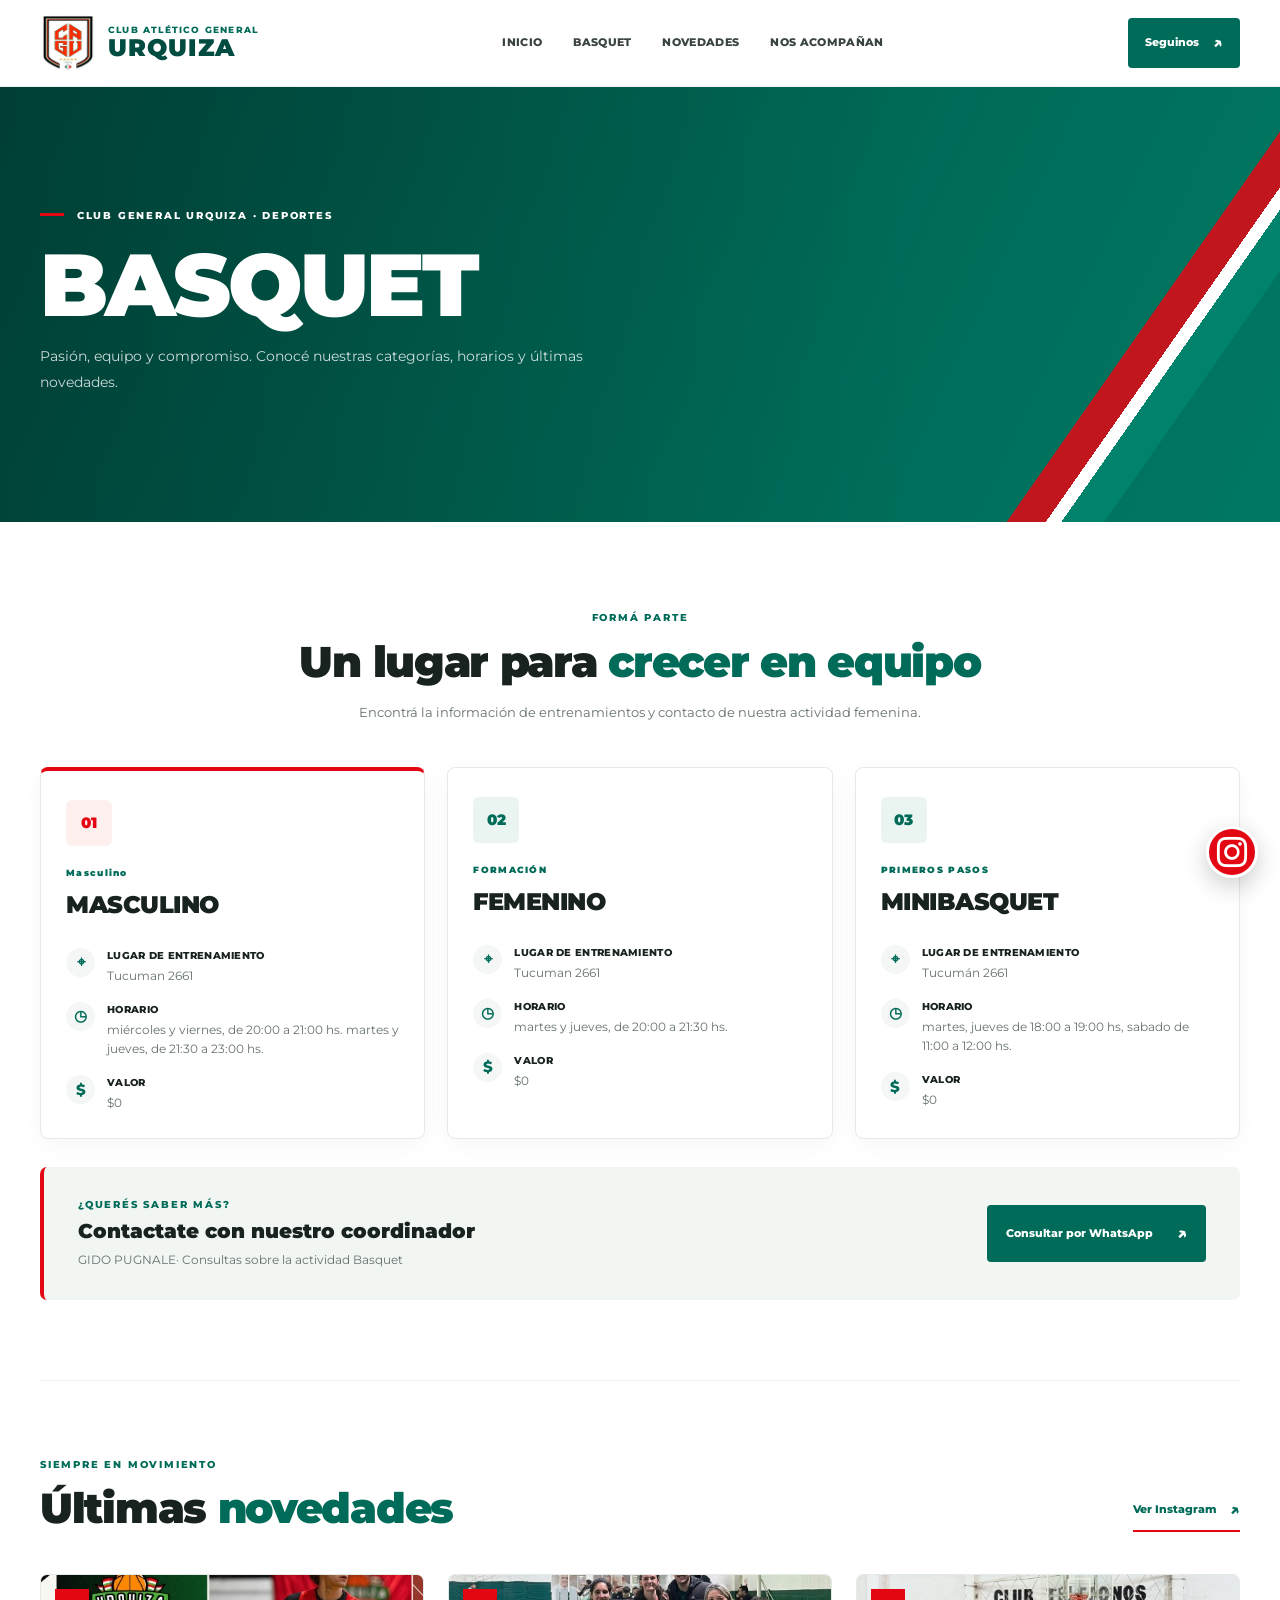
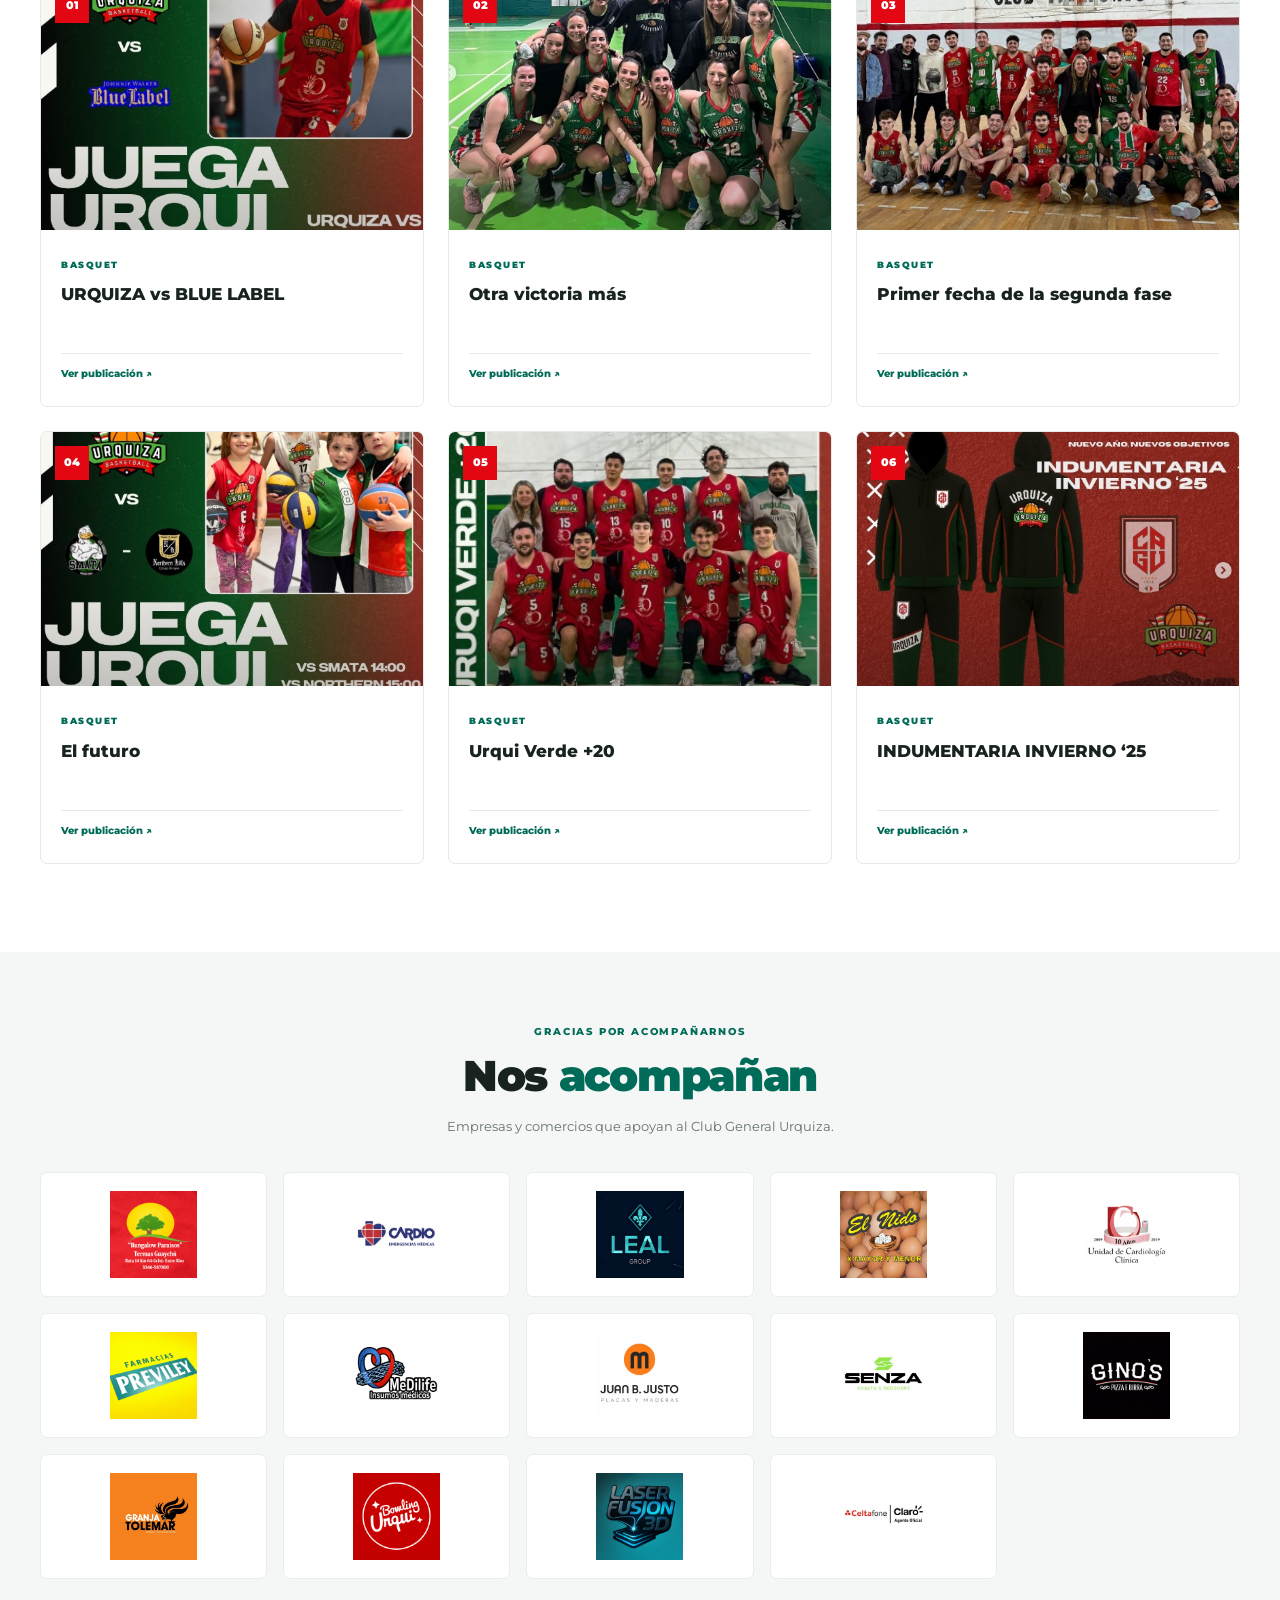
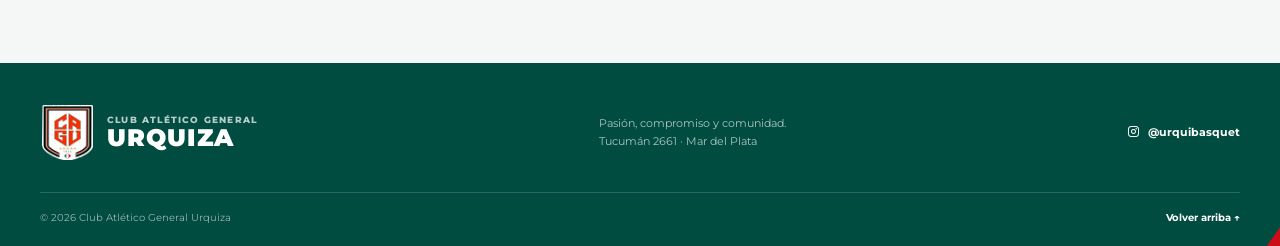
==== commit 7b564222: "Add files via upload" ====
--- a/index_basquet.html
+++ b/index_basquet.html
@@ -1,646 +1,144 @@
 <!DOCTYPE html>
 <html lang="es">
 <head>
-    <meta charset="UTF-8">
-    <meta http-equiv="X-UA-Compatible" content="IE=edge">
-    <meta name="viewport" content="width=device-width, initial-scale=1.0">
-    <link rel="stylesheet" href="https://cdnjs.cloudflare.com/ajax/libs/font-awesome/6.2.1/css/all.min.css" integrity="sha512-MV7K8+y+gLIBoVD59lQIYicR65iaqukzvf/nwasF0nqhPay5w/9lJmVM2hMDcnK1OnMGCdVK+iQrJ7lzPJQd1w==" crossorigin="anonymous" referrerpolicy="no-referrer" />
-    <link rel="stylesheet" href="style_actividad.css">
-
-    <title>BASQUET</title>
+  <meta charset="UTF-8">
+  <meta name="viewport" content="width=device-width, initial-scale=1.0">
+  <meta name="theme-color" content="#006b58">
+  <meta name="description" content="Primera Femenino del Club Atlético General Urquiza. Información de entrenamientos, novedades y contacto.">
+  <title>Basquet | Club General Urquiza</title>
+  <link rel="preconnect" href="https://fonts.googleapis.com">
+  <link rel="preconnect" href="https://fonts.gstatic.com" crossorigin>
+  <link href="https://fonts.googleapis.com/css2?family=Montserrat:wght@400;500;600;700;800;900&display=swap" rel="stylesheet">
+  <link rel="stylesheet" href="style_actividad1.css">
+  <link
+  rel="stylesheet"
+  href="https://cdn.jsdelivr.net/npm/bootstrap-icons@1.11.3/font/bootstrap-icons.min.css"
+>
 </head>
 <body>
+  <header class="site-header" id="inicio">
+    <div class="header-inner">
+      <a class="brand" href="index.html" aria-label="Club General Urquiza, inicio">
+        <img src="Logos/urqnuevo.png" alt="Escudo del Club General Urquiza">
+        <span><small>CLUB ATLÉTICO GENERAL</small><strong>URQUIZA</strong></span>
+      </a>
+      <nav class="main-nav" aria-label="Navegación principal">
+        <a href="index.html">Inicio</a>
+        <a href="#equipo">Basquet</a>
+        <a href="#novedades">Novedades</a>
+        <a href="#auspiciantes">Nos acompañan</a>
+      </nav>
+      <a class="header-cta" href="http://www.instagram.com/urquibasquet/" target="_blank" rel="noopener">Seguinos <span>↗</span></a>
+    </div>
+  </header>
 
-   <section>
+  <main>
+    <section class="hero">
+      <div class="hero-shape hero-shape-one"></div><div class="hero-shape hero-shape-two"></div>
+      <div class="hero-inner">
+        <p class="eyebrow"><span></span> CLUB GENERAL URQUIZA · DEPORTES</p>
+        <h1>BASQUET </h1> <!--<em>FEMENINO</em>-->
+        <p class="hero-copy">Pasión, equipo y compromiso. Conocé nuestras categorías, horarios y últimas novedades.</p>
+        <!--<a class="button button-light" href="#equipo">Conocé el equipo <span>↓</span></a>-->
+      </div>
+      <div class="hero-label">#SOMOSURQUIZA</div>
+    </section>
 
- 
+    <section class="section team-section" id="equipo">
+      <div class="section-heading">
+        <p class="eyebrow eyebrow-green">FORMÁ PARTE</p>
+        <h2>Un lugar para <span>crecer en equipo</span></h2>
+        <p>Encontrá la información de entrenamientos y contacto de nuestra actividad femenina.</p>
+      </div>
+      <div class="category-grid">
+        <article class="category-card category-featured">
+          <div class="category-icon">01</div><div class="category-tag">Masculino</div>
+          <h3>MASCULINO</h3>
+          <ul class="details-list">
+            <li><span class="detail-icon">⌖</span><span><b>Lugar de entrenamiento</b>Tucuman 2661</span></li>
+            <li><span class="detail-icon">◷</span><span><b>Horario</b>miércoles y viernes, de 20:00 a 21:00 hs. martes y jueves, de 21:30 a 23:00 hs.</span></li>
+            <li><span class="detail-icon">$</span><span><b>Valor</b>$0</span></li>
+          </ul>
+        </article>
+        <article class="category-card">
+          <div class="category-icon">02</div><div class="category-tag">FORMACIÓN</div>
+          <h3>FEMENINO</h3>
+          <ul class="details-list">
+            <li><span class="detail-icon">⌖</span><span><b>Lugar de entrenamiento</b>Tucuman 2661</span></li>
+            <li><span class="detail-icon">◷</span><span><b>Horario</b>martes y jueves, de 20:00 a 21:30 hs.</span></li>
+            <li><span class="detail-icon">$</span><span><b>Valor</b>$0</span></li>
+          </ul>
+        </article>
+        <article class="category-card">
+          <div class="category-icon">03</div><div class="category-tag">PRIMEROS PASOS</div>
+          <h3>MINIBASQUET</h3>
+          <ul class="details-list">
+            <li><span class="detail-icon">⌖</span><span><b>Lugar de entrenamiento</b>Tucumán 2661</span></li>
+            <li><span class="detail-icon">◷</span><span><b>Horario</b>martes, jueves de 18:00 a 19:00 hs, sabado de 11:00 a 12:00 hs.</span></li>
+            <li><span class="detail-icon">$</span><span><b>Valor</b>$0</span></li>
+          </ul>
+        </article>
+      </div>
+      <div class="contact-banner">
+        <div><p class="eyebrow">¿QUERÉS SABER MÁS?</p><h3>Contactate con nuestro coordinador</h3><p>GIDO PUGNALE· Consultas sobre la actividad Basquet</p></div>
+        <a class="button button-green" href="https://wa.me/5492254536057?text=Hola%2C%20quiero%20consultar%20por%20Basquet%20del%20Club%20General%20Urquiza" target="_blank" rel="noopener">Consultar por WhatsApp <span>↗</span></a>
+    </div>
+    </section>
+
+    <section class="section news-section" id="novedades">
+      <div class="section-heading section-heading-row">
+        <div><p class="eyebrow eyebrow-green">SIEMPRE EN MOVIMIENTO</p><h2>Últimas <span>novedades</span></h2></div>
+        <a class="text-link" href="https://www.instagram.com/urquizafemenino/" target="_blank" rel="noopener">Ver Instagram <span>↗</span></a>
+      </div>
+      <div class="news-grid">
+        <a class="news-card" href="Basquet/Noticias/01/nota/SITIO-EN-CONSTRUCCION.jpg" target="_blank" rel="noopener"><div class="news-image"><img src="Basquet/Noticias/01/01.jpg" alt="Felicitaciones por el debut en quinta división" loading="lazy"><span class="news-number">01</span></div><div class="news-content"><span class="news-category">BASQUET</span><h3>URQUIZA vs BLUE LABEL</h3><span class="news-more">Ver publicación ↗</span></div></a>
+        <a class="news-card" href="Basquet/Noticias/02/nota/SITIO-EN-CONSTRUCCION.jpg" target="_blank" rel="noopener"><div class="news-image"><img src="Basquet/Noticias/02/02.jpg" alt="Otra victoria más" loading="lazy"><span class="news-number">02</span></div><div class="news-content"><span class="news-category">BASQUET</span><h3>Otra victoria más</h3><span class="news-more">Ver publicación ↗</span></div></a>
+        <a class="news-card" href="Basquet/Noticias/03/nota/SITIO-EN-CONSTRUCCION.jpg" target="_blank" rel="noopener"><div class="news-image"><img src="Basquet/Noticias/03/03.jpg" alt="Urqui de pie" loading="lazy"><span class="news-number">03</span></div><div class="news-content"><span class="news-category">BASQUET</span><h3>Primer fecha de la segunda fase</h3><span class="news-more">Ver publicación ↗</span></div></a>
+        <a class="news-card" href="Basquet/Noticias/04/nota/SITIO-EN-CONSTRUCCION.jpg" target="_blank" rel="noopener"><div class="news-image"><img src="Basquet/Noticias/04/04.jpg" alt="Hoy juega Urqui" loading="lazy"><span class="news-number">04</span></div><div class="news-content"><span class="news-category">BASQUET</span><h3>El futuro</h3><span class="news-more">Ver publicación ↗</span></div></a>
+        <a class="news-card" href="Basquet/Noticias/05/nota/SITIO-EN-CONSTRUCCION.jpg" target="_blank" rel="noopener"><div class="news-image"><img src="Basquet/Noticias/05/05.jpg" alt="Charla de nutrición" loading="lazy"><span class="news-number">05</span></div><div class="news-content"><span class="news-category">BASQUET</span><h3>Urqui Verde +20 </h3><span class="news-more">Ver publicación ↗</span></div></a>
+        <a class="news-card" href="Basquet/Noticias/06/nota/SITIO-EN-CONSTRUCCION.jpg" target="_blank" rel="noopener"><div class="news-image"><img src="Basquet/Noticias/06/06.jpg" alt="Charla de nutrición a cargo de Victoria Montero Serra" loading="lazy"><span class="news-number">06</span></div><div class="news-content"><span class="news-category">BASQUET</span><h3>INDUMENTARIA INVIERNO ‘25</h3><span class="news-more">Ver publicación ↗</span></div></a>
+      </div>
+    </section>
+
+    <section class="sponsors-section" id="auspiciantes">
+      <div class="section section-sponsors">
+        <div class="section-heading"><p class="eyebrow eyebrow-green">GRACIAS POR ACOMPAÑARNOS</p><h2>Nos <span>acompañan</span></h2><p>Empresas y comercios que apoyan al Club General Urquiza.</p></div>
+        <div class="sponsors-grid">
+          <div class="sponsor-card"><img src="Auspiciantes/cabañas.jpg" alt="Cabañas" loading="lazy"></div>
+          <div class="sponsor-card"><img src="Auspiciantes/cardio2.jpg" alt="Cardio" loading="lazy"></div>
+          <div class="sponsor-card"><img src="Auspiciantes/lealA.jpg" alt="Leal" loading="lazy"></div>
+          <div class="sponsor-card"><img src="Auspiciantes/elnido2.jpg" alt="El Nido" loading="lazy"></div>
+          <div class="sponsor-card"><img src="Auspiciantes/unidad.jpg" alt="Unidad" loading="lazy"></div>
+          <div class="sponsor-card"><img src="Auspiciantes/previley.jpg" alt="Previley" loading="lazy"></div>
+          <div class="sponsor-card"><img src="Auspiciantes/medilife.jpg" alt="Medilife" loading="lazy"></div>
+          <div class="sponsor-card"><img src="Auspiciantes/maderera.jpg" alt="Maderera" loading="lazy"></div>
+          <div class="sponsor-card"><img src="Auspiciantes/senzaok.jpg" alt="Senza" loading="lazy"></div>
+          <div class="sponsor-card"><img src="Auspiciantes/ginos.jpg" alt="Ginos" loading="lazy"></div>
+          <div class="sponsor-card"><img src="Auspiciantes/tolemar1.jpg" alt="Tolemar" loading="lazy"></div>
+          <div class="sponsor-card"><img src="Auspiciantes/bowling.jpg" alt="Bowling" loading="lazy"></div>
+          <div class="sponsor-card"><img src="Auspiciantes/3Dfusion.jpg" alt="3D Fusion" loading="lazy"></div>
+          <div class="sponsor-card"><img src="Auspiciantes/claromejorada.jpg" alt="Claromejorada" loading="lazy"></div>
+        </div>
+      </div>
+    </section>
+  </main>
+
+  <footer class="site-footer">
+    <div class="footer-stripe" aria-hidden="true"></div>
+    <div class="footer-inner">
+      <a class="footer-brand" href="index.html"><img src="Logos/urqnuevo.png" alt="Escudo del Club General Urquiza"><span><small>CLUB ATLÉTICO GENERAL</small><strong>URQUIZA</strong></span></a>
+      <div class="footer-copy"><p>Pasión, compromiso y comunidad.</p><p>Tucumán 2661 · Mar del Plata</p></div>
+      <a class="footer-social" href="http://www.instagram.com/urquibasquet/" target="_blank" rel="noopener" aria-label="Instagram de Femenino"><i class="bi bi-instagram"></i> @urquibasquet</a>
+    </div>
+    <div class="footer-bottom"><span>© <span id="year"></span> Club Atlético General Urquiza</span><a href="#inicio">Volver arriba ↑</a></div>
+  </footer>
   
-           <!---------------------------  BOTON instagram ---------------------------->  
-                
-           <a href="http://www.instagram.com/urquibasquet/"> <img class="botoninicio1" src="imagenes/instagram.bmp" alt=""></a>
-              
-           <!---------------------------- FIN BOTON instagram  --------------------->   
+ <!-- <a class="floating-instagram" href="https://www.instagram.com/urquizafemenino/" target="_blank" rel="noopener" aria-label="Instagram de Urquiza Femenino">◎</a>
+  -->
+      <a class="floating-instagram" href="http://www.instagram.com/urquibasquet/" target="_blank" rel="noopener noreferrer" aria-label="Instagram"><i class="bi bi-instagram"></i></a>
+     
+     
 
-
-
-            </body>
-             <meta charset="utf-8">
-                <meta name="viewport" content="width=device-width,initial-scale=1,maximum-scale=5">
-                <meta name="format-detection" content="telephone=no,address=no,email=no">
-            
-                <link type="text/css" rel="stylesheet" media="screen" href="/css/fonts.css?v=2.2.371">
-                <link type="text/css" rel="stylesheet" media="screen" href="/css/style.css?v=2.2.371">
-                <link type="text/css" rel="stylesheet" media="screen" href="/css/swiper.css?v=2.2.371">
-                <link type="text/css" rel="stylesheet" media="screen" href="/css/nota.css?v=2.2.371">
-            <link type="text/css" rel="stylesheet" media="screen" href="/css/secciones.css?v=2.2.371">
-                <link type="text/css" rel="stylesheet" media="screen" href="/css/responsive.css?v=2.2.371">
-                
-       
-            <script type="text/javascript" charset="UTF-8" src="https://maps.googleapis.com/maps-api-v3/api/js/62/5d/intl/es_ALL/common.js"></script><script type="text/javascript" charset="UTF-8" src="https://maps.googleapis.com/maps-api-v3/api/js/62/5d/intl/es_ALL/util.js"></script><script type="text/javascript" charset="UTF-8" src="https://maps.googleapis.com/maps-api-v3/api/js/62/5d/intl/es_ALL/map.js"></script><script type="text/javascript" charset="UTF-8" src="https://maps.googleapis.com/maps-api-v3/api/js/62/5d/intl/es_ALL/marker.js"></script><script type="text/javascript" charset="UTF-8" src="https://maps.googleapis.com/maps-api-v3/api/js/62/5d/intl/es_ALL/log.js"></script><script type="text/javascript" charset="UTF-8" src="https://maps.googleapis.com/maps-api-v3/api/js/62/5d/intl/es_ALL/onion.js"></script><script type="text/javascript" charset="UTF-8" src="https://maps.googleapis.com/maps-api-v3/api/js/62/5d/intl/es_ALL/controls.js"></script></head>
-            <body style="overflow: visible;">	
-            
-                <div id="header" class="">
-                    <div class="bg-blur"></div>
-                    <div class="header-wrapper">
-                        <div class="logo">
-                            
-                            <a href="/" title=""><img src="Logos/basquet.jpg" alt=""> 
-                                <h1 class="nombre-empresa">BASQUET</h1>
-                            </a>
-                            
-                              
-<!-------------------------------------- TRANSMISION EN VIVO --------------------------------------->
-
-<!--        <a href="https://www.instagram.com/stories/urquibasquet/?hl=es"  target="_blank" class="live-stream-link">TRANSMISION EN VIVO</a>
--->
-<!----------------------------------------- FIN TRANSMISION EN VIVO -------------------------------->                                
-                        </div>
-            
-         <!--<nav>-->
-        
-                <li class="item menu_search"></li>
-           <!-- </ul>-->
-                    </div>
-                <!--   </nav>--> 
-            
-                </div>
-                
-            
-                <div id="wrap">
-                        <div id="content">
-                
-                <div class="cuerpo" id="deporte">
-                        
-                    <div id="basquet">
-                    
-                    <h3 class="breadcrumb"><a href="/polideportivo">tucuman</a></h3>
-            
-                    <div class="encabezado">
-                            <div class="info">
-                                <img src="Actividades/basquet.jpg" alt="Básquet">
-                                <h2>Básquet</h2>
-                            </div>
-                        <div class="descripcion">
-                            <strong>Femenino</strong><br>
-                                Lugar de entrenamiento: Tucuman 2661.<br>
-                                 Valor: $0.<br>
-                                 FEMENINO +20 / +30: martes y jueves, de 20:00 a 21:30 hs.<br>
-                                
-                                 <br>
-                            <strong>Masculino</strong><br>
-                                Lugar de entrenamiento: Tucuman 2661.<br>
-                                Valor: $0.<br>
-                                MASCULINO +40:&nbsp;lunes, miércoles y viernes, de 20:00 a 21:00 hs.<br>
-                                MASCULINO +30:&nbsp;lunes, miércoles y viernes, de 21:00 a 22:00 hs.<br>
-                                MASCULINO +20:&nbsp;lunes, miércoles y viernes, de 22:00 a 23:00 hs.<br>
-                                MASCULINO +20: martes y jueves, de 21:30 a 23:00 hs.<br>
-                                <br>
-                                MINIBASQUET:&nbsp;martes, jueves de 18:00 a 19:00 hs,
-                                            &nbsp;sabado de 11:00 a 12:00 hs.<br>
-                            <br>
-                                <strong>Coordinador:</strong><br> 
-                            GIDO PUGNALE: 
-                            <a  href="https://wa.me/5492254536057?text=Gracias por contactarte con el CLub Atletico General Urquiza">+54 9 2254 536057</a> 
-                             <br>
-                            <br>
-                                
-                </div>
-                        <div class="clear"><div class="clear"></div></div>
-                    </div>
-                    
-                          
-                    <div class="clear"></div>
-                    
-                 
-
-<!----------------------------------------------- SECCION ULTIMAS NOTICIAS BASQUET ---------------------------------->
-
-                    <div class="clear"></div>
-                        
-                            <div class="relacionadas">
-                        <h3 class="titulo">Últimas noticias</h3>
- <!--01-->                               
-                            <div class="noticia-chica">
-                            <div class="foto">
-                             
-                           <a href="Basquet/Noticias/01/nota/SITIO-EN-CONSTRUCCION.jpg"><img class="lazyload" loading="lazy" src="" data-src="Basquet/Noticias/01/01.jpg" alt="URQUIZA vs BLUE LABEL" width="350" height="187"></a>
-                            </div>
-                            <div class="shadow">
-                                <div class="title">
-                                    <h2><a href=""> URQUIZA vs BLUE LABEL</a></h2>
-                                </div>
-                            </div>
-<!--02-->
-                                
-                            <h3 class="volanta">Básquet</h3>
-                        </div>
-                            <div class="noticia-chica">
-                            <div class="foto">
-                               
-                                <a href="Basquet/Noticias/02/nota/SITIO-EN-CONSTRUCCION.jpg"><img class="lazyload" loading="lazy" src="" data-src="Basquet/Noticias/02/02.jpg" alt="Otra victoria más" width="350" height="187" ></a>
-                            </div>
-                            <div class="shadow">
-                                <div class="title">
-                                    <h2><a href="">Otra victoria más</a></h2>
-                                </div>
-                            </div>
-  <!--03-->                          
-                            <h3 class="volanta">Básquet</h3>
-                        </div>
-                            <div class="noticia-chica">
-                            <div class="foto">
-                                <a href="Basquet/Noticias/03/nota/SITIO-EN-CONSTRUCCION.jpg"><img class="lazyload" loading="lazy" src="" data-src="Basquet/Noticias/03/03.jpg" alt="Primer fecha de la segunda fase" width="350" height="187" style="aspect-ratio: 350 / 187;"></a>
-                            </div>
-                            <div class="shadow">
-                                <div class="title">
-                                    <h2><a href="">Primer fecha de la segunda fase</a></h2>
-                                </div>
-                            </div>
- <!--04-->                               
-                            <h3 class="volanta">Básquet</h3>
-                        </div>
-                            <div class="noticia-chica">
-                            <div class="foto">
-                                <a href="Basquet/Noticias/04/nota/SITIO-EN-CONSTRUCCION.jpg"><img class="lazyload" loading="lazy" src="" data-src="Basquet/Noticias/04/04.jpg" alt="El futuro" width="350" height="187" style="aspect-ratio: 350 / 187;"></a>
-                            </div>
-                            <div class="shadow">
-                                <div class="title">
-                                    <h2><a href="">El futuro</a></h2>
-                                </div>
-                            </div>
-<!--04-->                                
-                            <h3 class="volanta">Básquet</h3>
-                        </div>
-                            <div class="noticia-chica">
-                            <div class="foto">
-                                <a href="Basquet/Noticias/05/nota/SITIO-EN-CONSTRUCCION.jpg"><img class="lazyload" loading="lazy" src="" data-src="Basquet/Noticias/05/05.jpg" alt="Urqui Verde +20 " width="350" height="187" style="aspect-ratio: 350 / 187;"></a>
-                            </div>
-                            <div class="shadow">
-                                <div class="title">
-                                    <h2><a href="">Urqui Verde +20 </a></h2>
-                                </div>
-                            </div>
- <!--05-->                               
-                            <h3 class="volanta">Básquet</h3>
-                        </div>
-                            <div class="noticia-chica">
-                            <div class="foto">
-                                <a href="Basquet/Noticias/06/nota/SITIO-EN-CONSTRUCCION.jpg"><img class="lazyload" loading="lazy" src="" data-src="Basquet/Noticias/06/06.jpg" alt="INDUMENTARIA INVIERNO ‘25" width="350" height="187" style="aspect-ratio: 350 / 187;"></a>
-                            </div>
-                            <div class="shadow">
-                                <div class="title">
-                                    <h2><a href="">INDUMENTARIA INVIERNO ‘25</a></h2>
-                                </div>
-                            </div>
-                            <h3 class="volanta">Básquet</h3>
-                        </div>
-                            <div class="clear"></div>
-                    </div>	
-                            
-                    
-                    <div class="clear"></div>
-            
-                            
-                    <div class="clear"></div>
-                    
-                    </div>
-                
-                </div>
-        <!----------------------------------------------- FIN SECCION ULTIMAS NOTICIAS BASQUET ---------------------------------->        
-
-
-    <!------------------------------------------ NOVEDADES EN GENERAL --------------------------- -->            
-<!--   <div class="sidebar">
-        <div class="recientes">  -->  
-     <!--       <h3 class="titulo">Últimas noticias</h3>
-    -->         
-            <!-- FUTBOL -->
-    <!--        <div class="noticia-sidebar">
-               <div class="foto">
-       -->              <!--<a href="/primer-equipo/nota/2025/09/15474_llevar-a-racing-a-lo-mas-alto-es-lo-mas-importante/"><img class="lazyload" loading="lazy" src="/img/noticias/thumbs/lucv2118.jpg" data-src="/img/noticias/thumbs/lucv2118.jpg" alt="&quot;Llevar a Racing a lo más alto es lo más importante&quot;" width="350" height="187" style="aspect-ratio: 350 / 187;"></a>-->
-    <!--                <a href="Noticias/01 - primera/nota/SITIO-EN-CONSTRUCCION.jpg"><img class="lazyload" loading="lazy" src="" data-src="Noticias/01 - primera/primera.jpg" alt="Triunfo ante Once Unidos"  width="250" height="187"></a>
-                </div>
-                <div class="shadow">
-                    <div class="title">
-                        <h2><a>"Triunfo ante Once Unidos"</a></h2>
-                    </div>
-                </div>
-                <h3 class="volanta">Fútbol</h3>
-            </div>
-
-    -->        <!-- SALON -->
-    <!--        <div class="noticia-sidebar">
-                <div class="foto">
-                    <a href="Noticias/02 - salon/nota/SITIO-EN-CONSTRUCCION.jpg"><img class="lazyload" loading="lazy" src="" data-src="Noticias/02 - salon/salon.jpg" alt="Escuela salon" width="250" height="187"></a>
-                </div>
-                <div class="shadow">
-                    <div class="title">
-                        <h2><a>Escuela salon</a></h2>
-                    </div>
-                </div>
-                <h3 class="volanta">Salon</h3>
-            </div>
-
-    -->        <!-- FEMENINO -->
-    <!--        <div class="noticia-sidebar">
-                <div class="foto">
-                    <a href="Noticias/03 - femenino/nota/SITIO-EN-CONSTRUCCION.jpg"><img class="lazyload" loading="lazy" src="" data-src="Noticias/03 - femenino/femenino.jpg" alt="Femenino" width="250" height="187" ></a>
-                </div>
-                <div class="shadow">
-                    <div class="title">
-                        <h2><a>Femenino</a></h2>
-                    </div>
-                </div>
-                <h3 class="volanta">Femenino</h3>
-            </div>
-
-    -->        <!-- PRE LIGA -->
-    <!--        <div class="noticia-sidebar">
-                <div class="foto">
-                    <a href="Noticias/04 - preliga/nota/SITIO-EN-CONSTRUCCION.jpg"><img class="lazyload" loading="lazy" src="" data-src="Noticias/04 - preliga/preliga.jpg" alt="Segunda fase del torneo preparación" width="250" height="187" ></a>
-                </div>
-                <div class="shadow">
-                    <div class="title">
-                        <h2><a>Segunda fase del torneo preparación</a></h2>
-                    </div>
-                </div>
-                <h3 class="volanta">Pre Liga</h3>
-            </div>
-            <div class="clear"></div>
-        </div>
-    </div>	
-        <div class="clear"></div>
-        
-    </div>
-    -->
-  <!----------------------- FIN NOVEDADES EN GENERAL-------------------->   
-
-            <!--    <aside>
-                <div class="banner big" style="max-width:750px;height:auto;padding:0 5%;">
-                    <div class="swiper-slide"><a href="https://flow.com.ar/" target="_blank"><img class="lazyload" loading="lazy" src="/img/banners/racing-750x100.gif" data-src="/img/banners/racing-750x100.gif" alt="Flow Grande" width="750" height="100" style="aspect-ratio: 750 / 100;"></a></div>		<div class="clear"></div>
-                </div>
-                </aside>-->
-
-
-
-<!---------------------------------- NOS ACOMPAÑAN --------------------------------------> 
-<div class="sidebar">
-    <div class="recientes">
-  
-  <style>
-    * {box-sizing: border-box;}
-    body {font-family: Verdana, sans-serif;}
-    .mySlides {display: none;}
-    img {vertical-align: middle;}
-    
-    /* Slideshow container */
-    .slideshow-container {
-      max-width: 1000px;
-      position: relative;
-      margin: auto;
-    }
-    
-    /* Caption text */
-    .text {
-      color: #f2f2f2;
-      font-size: 15px;
-      padding: 8px 12px;
-      position: absolute;
-      bottom: 8px;
-      width: 100%;
-      text-align: center;
-    }
-    
-    /* Number text (1/3 etc) */
-    .numbertext {
-      color: #f2f2f2;
-      font-size: 12px;
-      padding: 8px 12px;
-      position: absolute;
-      top: 0;
-    }
-    
-    /* The dots/bullets/indicators */
-    .dot {
-      height: 15px;
-      width: 15px;
-      margin: 0 2px;
-      background-color: #bbb;
-      border-radius: 50%;
-      display: inline-block;
-      transition: background-color 0.6s ease;
-    }
-    
-    .active {
-      background-color: #717171;
-    }
-    
-    /* Fading animation */
-    .fade {
-      animation-name: fade;
-      animation-duration: 1.5s;
-    }
-    
-    @keyframes fade {
-      from {opacity: .4} 
-      to {opacity: 1}
-    }
-    
-    /* On smaller screens, decrease text size */
-    @media only screen and (max-width: 300px) {
-      .text {font-size: 11px}
-    }
-    </style>
-
-
-    
-   <h2>Nos acompañan</h2>
-   <br>
-    <div class="slideshow-container">
-    
-<!--AUSPICIANTE 01--> 
-    <div class="mySlides fade">
-      <div class="numbertext"></div>
-      <img src="Auspiciantes/cabañas.jpg" style="width:50%">
-      <div class="text"></div>
-    </div>
-
-<!--AUSPICIANTE 02--> 
-    <div class="mySlides fade">
-      <div class="numbertext"></div>
-      <img src="Auspiciantes/cardio2.jpg" style="width:50%">
-      <div class="text"></div>
-    </div>
-
-<!--AUSPICIANTE 03-->     
-    <div class="mySlides fade">
-      <div class="numbertext"></div>
-      <img src="Auspiciantes/lealA.jpg" style="width:50%">
-      <div class="text"></div>
-    </div>
-
-    <!--AUSPICIANTE 04-->     
-    <div class="mySlides fade">
-        <div class="numbertext"></div>
-        <img src="Auspiciantes/elnido2.jpg" style="width:50%">
-        <div class="text"></div>
-    </div> 
-
-<!--AUSPICIANTE 05-->     
-    <div class="mySlides fade">
-        <div class="numbertext"></div>
-        <img src="Auspiciantes/unidad.jpg" style="width:50%">
-        <div class="text"></div>
-    </div> 
-
-<!--AUSPICIANTE 06-->    
-    <div class="mySlides fade">
-        <div class="numbertext"></div>
-        <img src="Auspiciantes/previley.jpg" style="width:50%">
-        <div class="text"></div>
-    </div>     
-  
-<!--AUSPICIANTE 07-->     
-    <div class="mySlides fade">
-        <div class="numbertext"></div>
-        <img src="Auspiciantes/medilife.jpg" style="width:50%">
-        <div class="text"></div>
-    </div> 
-
-<!--AUSPICIANTE 08-->     
-    <div class="mySlides fade">
-        <div class="numbertext"></div>
-        <img src="Auspiciantes/maderera.jpg" style="width:50%">
-        <div class="text"></div>
-    </div> 
-
-<!--AUSPICIANTE 09-->     
-    <div class="mySlides fade">
-        <div class="numbertext"></div>
-        <img src="Auspiciantes/senzaok.jpg" style="width:50%">
-        <div class="text"></div>
-    </div> 
-
-<!--AUSPICIANTE 10-->     
-    <div class="mySlides fade">
-        <div class="numbertext"></div>
-        <img src="Auspiciantes/ginos.jpg" style="width:50%">
-        <div class="text"></div>
-    </div> 
-
-<!--AUSPICIANTE 11-->     
-    <div class="mySlides fade">
-        <div class="numbertext"></div>
-        <img src="Auspiciantes/tolemar1.jpg" style="width:50%">
-        <div class="text"></div>
-    </div> 
-
-<!--AUSPICIANTE 12-->     
-    <div class="mySlides fade">
-        <div class="numbertext"></div>
-        <img src="Auspiciantes/bowling.jpg" style="width:50%">
-        <div class="text"></div>
-    </div> 
-
-<!--AUSPICIANTE 13-->     
-    <div class="mySlides fade">
-        <div class="numbertext"></div>
-        <img src="Auspiciantes/3Dfusion.jpg" style="width:50%">
-        <div class="text"></div>
-    </div> 
-
-<!--AUSPICIANTE 14  -->
-<div class="mySlides fade">
-    <div class="numbertext"></div>
-    <img src="Auspiciantes/claromejorada.jpg" style="width:50%">
-    <div class="text"></div>
-  </div> 
-
-<!--AUSPICIANTE 15
-<div class="mySlides fade">
-    <div class="numbertext"></div>
-    <img src="Auspiciantes/rex.jpg" style="width:50%">
-    <div class="text"></div>
-  </div> -->     
-
-<!--AUSPICIANTE 16    
-<div class="mySlides fade">
-    <div class="numbertext"></div>
-    <img src="Auspiciantes/tolemar1.jpg" style="width:50%">
-    <div class="text"></div>
-  </div> --> 
-
-<!--AUSPICIANTE 17     
-<div class="mySlides fade">
-    <div class="numbertext"></div>
-    <img src="Auspiciantes/unidad.jpg" style="width:50%">
-    <div class="text"></div>
-  </div> -->
-
-<!--AUSPICIANTE 18    
-<div class="mySlides fade">
-    <div class="numbertext"></div>
-    <img src="Auspiciantes/elnido2.jpg" style="width:50%">
-    <div class="text"></div>
-  </div> 
-  
---> 
-</div>
-<br>
-    
-   <div style="text-align:center">
-      <span class="dot"></span> 
-      <span class="dot"></span> 
-      <span class="dot"></span> 
-      <span class="dot"></span> 
-      <span class="dot"></span> 
-      <span class="dot"></span> 
-      <span class="dot"></span> 
-      <span class="dot"></span> 
-      <span class="dot"></span> 
-      <span class="dot"></span> 
-      <span class="dot"></span> 
-      <span class="dot"></span> 
-      <span class="dot"></span> 
-      <span class="dot"></span> 
-    <!--  <span class="dot"></span> 
-      <span class="dot"></span> 
-      <span class="dot"></span> -->
-      
-    </div>
-         
-    <script>
-    let slideIndex = 0;
-    showSlides();
-    
-    function showSlides() {
-      let i;
-      let slides = document.getElementsByClassName("mySlides");
-      let dots = document.getElementsByClassName("dot");
-      for (i = 0; i < slides.length; i++) {
-        slides[i].style.display = "none";  
-      }
-      slideIndex++;
-      if (slideIndex > slides.length) {slideIndex = 1}    
-      for (i = 0; i < dots.length; i++) {
-        dots[i].className = dots[i].className.replace(" active", "");
-      }
-      slides[slideIndex-1].style.display = "block";  
-      dots[slideIndex-1].className += " active";
-      setTimeout(showSlides, 2000); // Change image every 2 seconds
-    }
-</script>
-
-
-<!-------------------------------------------------Fin nos acompañan -------------------------------->
-
-
-
-
-
-
-    
-            
-            
-                <footer>
-                    <div id="footer">
-                        
-                        <div class="legales">
-            
-                            <!--<img class="escudo-foot lazyload" loading="lazy" src="/img/escudo-foot.svg?v=2.2.371" data-src="/img/escudo-foot.svg?v=2.2.371" alt="Racing Club" width="290" height="80" style="aspect-ratio: 290 / 80;">
-                            -->
-                            <p style="user-select: text;" class="no-auto-link" data-no-link="true">
-                                Edición n° 5 / Enero de 2026 / <span style="unicode-bidi:bidi-override;direction:ltr;">Tucuman 2661, Mar del Plata</span>
-                            </p>
-            
-                        </div>
-                        
-            
-                        <div class="clear"></div>
-
-        <!---------------------------  BOTON VOLVER (ROJO) ----------------------------->
-
-                            <div class="boton-arriba">
-                                <a href="index.html"> <img class="botoninicio" src="imagenes/casa3.png" alt=""></a>
-                            </div>
-
-
-        <!---------------------------- FIN BOTON VOLVER  --------------------->    
-
-                    </div>	
-                </footer>
-            
-                </div><!-- wrap -->
-                
-                <script type="text/javascript">
-                if ('loading' in HTMLImageElement.prototype) {
-                    const images = document.querySelectorAll('img[loading="lazy"]');
-                    images.forEach(img => {
-                        img.src = img.dataset.src;
-            
-                        const width = img.getAttribute('width');
-                        const height = img.getAttribute('height');
-                        if (width && height) {
-                            img.style.aspectRatio = `${width} / ${height}`;
-                        }
-            
-                        img.addEventListener('error', () => {
-                            if (img.dataset.load !== 'error') {
-                                img.src = img.dataset.src; // intentar recargar
-                                img.dataset.load = 'error';
-                            }
-                        });
-                    });
-                } else {
-                    // Cargar LazySizes para navegadores que no soportan 'loading=lazy'
-                    const script = document.createElement('script');
-                    script.src = '/js/lazysizes.min.js';
-                    script.async = true;
-                    document.body.appendChild(script);
-                }
-                </script>	
-                <script type="text/javascript" src="/js/jquery.min.js"></script>
-                    <script type="text/javascript" src="/js/parallax.min.js?v=1.0"></script>
-                    <script type="text/javascript" src="/js/jquery.swiper.min.js"></script>
-                <script type="text/javascript" src="/js/scripts.js?v=2.2.371"></script>
-                <script type="text/javascript" src="/js/single.js?v=2.2.371"></script>
-            <script type="text/javascript" src="/js/galeria.js?v=2.2.371"></script>
-            
-                <!-- Google tag (gtag.js) -->
-                <script async="" src="https://www.googletagmanager.com/gtag/js?id=G-C1E94WGDRG"></script>
-                <script>
-                  window.dataLayer = window.dataLayer || [];
-                  function gtag(){dataLayer.push(arguments);}
-                  gtag('js', new Date());
-            
-                  gtag('config', 'G-C1E94WGDRG');
-                </script>
-            <script defer="" src="https://static.cloudflareinsights.com/beacon.min.js/vcd15cbe7772f49c399c6a5babf22c1241717689176015" integrity="sha512-ZpsOmlRQV6y907TI0dKBHq9Md29nnaEIPlkf84rnaERnq6zvWvPUqr2ft8M1aS28oN72PdrCzSjY4U6VaAw1EQ==" data-cf-beacon="{&quot;version&quot;:&quot;2024.11.0&quot;,&quot;token&quot;:&quot;c57753e46c3b445d99306eb1c6bc123a&quot;,&quot;r&quot;:1,&quot;server_timing&quot;:{&quot;name&quot;:{&quot;cfCacheStatus&quot;:true,&quot;cfEdge&quot;:true,&quot;cfExtPri&quot;:true,&quot;cfL4&quot;:true,&quot;cfOrigin&quot;:true,&quot;cfSpeedBrain&quot;:true},&quot;location_startswith&quot;:null}}" crossorigin="anonymous"></script>
-            
-            </body>
-            </html>
-
-   
-
-
-
-   </section>
-      
-
-
-
-   
-
+  <script>document.getElementById('year').textContent = new Date().getFullYear();</script>
 </body>
-
 </html>
-
-
-
-
-
-
-
-
-
-
--- a/style_actividad1.css
+++ b/style_actividad1.css
@@ -0,0 +1,6 @@
+:root{--red:#e30613;--red-dark:#b9000c;--green:#006b58;--green-dark:#004c40;--green-light:#00866f;--ink:#18221f;--muted:#65716d;--soft:#f4f7f5;--line:#e4eae6;--white:#fff;--container:1200px;--shadow:0 16px 45px rgba(0,35,27,.09)}
+*{box-sizing:border-box;margin:0;padding:0}html{scroll-behavior:smooth;scroll-padding-top:90px}body{font-family:'Montserrat',Arial,sans-serif;color:var(--ink);background:#fff;line-height:1.6;-webkit-font-smoothing:antialiased}a{color:inherit;text-decoration:none}img{display:block;max-width:100%}.site-header{position:sticky;top:0;z-index:1000;background:rgba(255,255,255,.97);border-bottom:1px solid rgba(0,0,0,.06);backdrop-filter:blur(12px)}.header-inner{width:min(calc(100% - 48px),var(--container));min-height:86px;margin:auto;display:flex;align-items:center;justify-content:space-between;gap:30px}.brand,.footer-brand{display:inline-flex;align-items:center;gap:12px;flex-shrink:0}.brand img{width:56px;height:56px;object-fit:contain}.brand span,.footer-brand span{display:flex;flex-direction:column;line-height:1.1}.brand small,.footer-brand small{font-size:9px;font-weight:800;letter-spacing:1.2px;color:var(--green)}.brand strong,.footer-brand strong{font-size:24px;font-weight:900;letter-spacing:1.1px;color:var(--green-dark)}.main-nav{display:flex;align-items:center;justify-content:center;gap:clamp(16px,2.4vw,34px)}.main-nav a{font-size:11px;font-weight:800;text-transform:uppercase;letter-spacing:.35px;color:#39443f;transition:color .2s}.main-nav a:hover{color:var(--red)}.header-cta{display:inline-flex;align-items:center;gap:14px;padding:12px 17px;border-radius:4px;background:var(--green);color:white;font-size:11px;font-weight:800;white-space:nowrap;transition:background .2s}.header-cta:hover{background:var(--red)}.header-cta span{font-size:16px}.hero{position:relative;isolation:isolate;overflow:hidden;min-height:435px;display:flex;align-items:center;background:linear-gradient(115deg,var(--green-dark),var(--green) 65%,#007863);color:#fff}.hero:after{content:"";position:absolute;z-index:-1;inset:0;background:linear-gradient(90deg,rgba(0,0,0,.18),transparent 72%)}.hero-inner{width:min(calc(100% - 48px),var(--container));margin:0 auto;padding:76px 0 82px;position:relative;z-index:2}.eyebrow{font-size:10px;letter-spacing:1.8px;font-weight:800}.eyebrow span{display:inline-block;width:24px;height:3px;margin:0 8px 3px 0;background:var(--red)}.hero h1{max-width:850px;margin:18px 0 16px;font-size:clamp(44px,7.5vw,88px);font-weight:900;letter-spacing:-3px;line-height:.98}.hero h1 em{display:block;font-style:normal;color:#fff;text-shadow:3px 3px 0 rgba(0,0,0,.12)}.hero-copy{max-width:560px;color:rgba(255,255,255,.8);font-size:14px;line-height:1.8}.button{display:inline-flex;align-items:center;justify-content:center;gap:24px;padding:15px 19px;border:0;border-radius:4px;font-size:11px;font-weight:800;transition:transform .2s,background .2s;cursor:pointer}.button:hover{transform:translateY(-2px)}.button-light{margin-top:27px;background:#fff;color:var(--green-dark)}.button-light:hover{background:#f0f4f1}.button-green{background:var(--green);color:#fff;white-space:nowrap}.button-green:hover{background:var(--red)}.button span{font-size:17px}.hero-label{position:absolute;right:-15px;bottom:36px;font-size:12px;letter-spacing:3px;font-weight:900;color:rgba(255,255,255,.24);transform:rotate(-90deg);transform-origin:right bottom}.hero-shape{position:absolute;z-index:0;pointer-events:none;transform:rotate(35deg)}.hero-shape-one{right:8%;top:-70px;/*width:155px;*/height:700px;background:rgba(255,255,255,.045)}.hero-shape-two{right:1%;top:-160px;width:80px;height:700px;background:linear-gradient(90deg,rgba(227,6,19,.85) 0 40%,#fff 40% 56%,rgba(0,134,111,.8) 56%)}.section{width:min(calc(100% - 48px),var(--container));margin:0 auto}.team-section{padding-top:88px;padding-bottom:80px}.section-heading{max-width:720px;margin:0 auto 42px;text-align:center}.eyebrow-green{color:var(--green);margin-bottom:11px}.section-heading h2{font-size:clamp(30px,4vw,43px);font-weight:900;line-height:1.15;letter-spacing:-1.3px}.section-heading h2 span{color:var(--green)}.section-heading>p:last-child{margin:15px auto 0;max-width:610px;font-size:13px;color:var(--muted);line-height:1.8}.category-grid{display:grid;grid-template-columns:repeat(3,minmax(0,1fr));gap:22px}.category-card{position:relative;overflow:hidden;padding:29px 25px 26px;border:1px solid var(--line);border-radius:8px;background:#fff;box-shadow:0 6px 24px rgba(0,35,27,.035);transition:transform .25s,box-shadow .25s,border-color .25s}.category-card:hover{transform:translateY(-5px);border-color:#b9d6cd;box-shadow:var(--shadow)}.category-featured{border-top:4px solid var(--red)}.category-icon{display:flex;align-items:center;justify-content:center;width:46px;height:46px;margin-bottom:20px;border-radius:6px;background:#eaf4f0;color:var(--green);font-size:15px;font-weight:900}.category-featured .category-icon{background:#fff0f0;color:var(--red)}.category-tag{font-size:9px;font-weight:900;letter-spacing:1.3px;color:var(--green)}.category-card h3{margin:6px 0 23px;font-size:24px;font-weight:900;letter-spacing:-.5px}.details-list{display:flex;flex-direction:column;gap:17px;list-style:none}.details-list li{display:flex;align-items:flex-start;gap:12px;font-size:12px;color:var(--muted);line-height:1.6}.detail-icon{display:flex;align-items:center;justify-content:center;flex:0 0 29px;height:29px;border-radius:50%;background:var(--soft);color:var(--green);font-size:15px;font-weight:800}.details-list b{display:block;margin-bottom:2px;color:var(--ink);font-size:10px;font-weight:800;text-transform:uppercase;letter-spacing:.3px}.contact-banner{display:flex;align-items:center;justify-content:space-between;gap:25px;margin-top:28px;padding:30px 34px;border-radius:7px;background:#f2f6f3;border-left:4px solid var(--red)}.contact-banner .eyebrow{color:var(--green);margin-bottom:5px}.contact-banner h3{font-size:20px;font-weight:900;line-height:1.3}.contact-banner p:last-child{margin-top:6px;color:var(--muted);font-size:12px}.news-section{padding-top:76px;padding-bottom:88px;border-top:1px solid #edf0ee}.section-heading-row{max-width:none;display:flex;align-items:flex-end;justify-content:space-between;gap:20px;text-align:left}.section-heading-row>div>p{margin-top:0}.section-heading-row h2{font-size:clamp(30px,4vw,42px)}.text-link{display:inline-flex;align-items:center;gap:13px;padding-bottom:7px;border-bottom:2px solid var(--red);color:var(--green);font-size:11px;font-weight:800;white-space:nowrap}.text-link span{font-size:16px}.news-grid{display:grid;grid-template-columns:repeat(3,minmax(0,1fr));gap:24px}.news-card{min-width:0;overflow:hidden;border:1px solid var(--line);border-radius:7px;background:#fff;transition:transform .25s,box-shadow .25s}.news-card:hover{transform:translateY(-5px);box-shadow:var(--shadow)}.news-image{position:relative;overflow:hidden;aspect-ratio:1.5;background:#e8eeea}.news-image:after{content:"";position:absolute;inset:45% 0 0;background:linear-gradient(transparent,rgba(0,0,0,.22));pointer-events:none}.news-image img{width:100%;height:100%;object-fit:cover;transition:transform .45s}.news-card:hover .news-image img{transform:scale(1.045)}.news-number{position:absolute;z-index:1;left:14px;top:14px;display:flex;align-items:center;justify-content:center;width:34px;height:34px;background:var(--red);color:#fff;font-size:11px;font-weight:900}.news-content{padding:20px 20px 21px}.news-category{font-size:9px;font-weight:900;letter-spacing:1.5px;color:var(--green)}.news-content h3{min-height:54px;margin:7px 0 17px;font-size:17px;font-weight:800;line-height:1.5}.news-more{display:inline-block;padding-top:12px;border-top:1px solid var(--line);width:100%;color:var(--green);font-size:10px;font-weight:800}.sponsors-section{padding:72px 0 84px;background:var(--soft)}.section-sponsors .section-heading{margin-bottom:34px}.sponsors-grid{display:grid;grid-template-columns:repeat(5,minmax(0,1fr));gap:16px}.sponsor-card{display:flex;align-items:center;justify-content:center;min-width:0;height:125px;padding:18px;border:1px solid #e8eeea;border-radius:7px;background:#fff;transition:transform .2s,border-color .2s,box-shadow .2s}.sponsor-card:hover{transform:translateY(-3px);border-color:#b9d6cd;box-shadow:0 10px 24px rgba(0,35,27,.07)}.sponsor-card img{width:100%;height:100%;max-width:180px;object-fit:contain}.site-footer{position:relative;isolation:isolate;overflow:hidden;padding:42px max(24px,calc((100% - var(--container))/2)) 20px;background:var(--green-dark);color:#fff}.footer-inner{position:relative;z-index:2;display:flex;align-items:center;justify-content:space-between;gap:25px;padding-bottom:32px}.footer-brand img{width:55px;height:55px;object-fit:contain}.footer-brand small{color:rgba(255,255,255,.72)}.footer-brand strong{color:#fff}.footer-copy p{font-size:11px;color:rgba(255,255,255,.68)}.footer-social{display:inline-flex;align-items:center;gap:9px;font-size:11px;font-weight:700;color:#fff}.footer-social span{display:grid;place-items:center;width:34px;height:34px;border:1px solid rgba(255,255,255,.4);border-radius:50%;font-size:22px}.footer-bottom{position:relative;z-index:2;display:flex;align-items:center;justify-content:space-between;gap:15px;padding-top:17px;border-top:1px solid rgba(255,255,255,.17);font-size:10px;color:rgba(255,255,255,.6)}.footer-bottom a{color:#fff;font-weight:700}.footer-stripe{position:absolute;z-index:1;right:-185px;bottom:-265px;width:210px;height:430px;transform:rotate(35deg);pointer-events:none;background:linear-gradient(90deg,var(--red) 0 33%,#fff 33% 48%,var(--green-light) 48% 100%);opacity:.9}.floating-instagram{position:fixed;z-index:900;right:22px;bottom:22px;display:grid;place-items:center;width:52px;height:52px;border:3px solid #fff;border-radius:50%;background:var(--red);box-shadow:0 8px 25px rgba(0,0,0,.2);color:#fff;font-size:30px;transition:transform .2s,background .2s}.floating-instagram:hover{transform:translateY(-4px);background:var(--green)}
+@media(max-width:1000px){.header-inner{gap:18px}.main-nav{gap:15px}.main-nav a{font-size:10px}.brand img{width:48px;height:48px}.brand strong{font-size:21px}.header-cta{padding:11px 13px}.category-grid{gap:15px}.category-card{padding:24px 19px}.sponsors-grid{grid-template-columns:repeat(4,minmax(0,1fr))}.news-grid{gap:17px}.news-content{padding:17px}}
+@media(max-width:760px){.header-inner{width:min(calc(100% - 32px),var(--container));min-height:75px;flex-wrap:wrap;justify-content:space-between;padding:10px 0}.brand img{width:43px;height:43px}.brand small{font-size:8px}.brand strong{font-size:20px}.header-cta{font-size:10px}.main-nav{order:3;width:100%;justify-content:flex-start;overflow-x:auto;padding:5px 0 7px;gap:18px}.ma in-nav a{white-space:nowrap}.hero{min-height:385px}.hero-inner,.section{width:calc(100% - 32px)}.hero-inner{padding:66px 0}.hero h1{letter-spacing:-2px}.hero-copy{font-size:13px}.hero-shape-two{right:-70px}.team-section{padding-top:62px;padding-bottom:60px}.section-heading{margin-bottom:30px}.category-grid{grid-template-columns:1fr}.category-card{padding:25px}.category-card h3{font-size:22px}.details-list{gap:13px}.contact-banner{align-items:flex-start;flex-direction:column;padding:25px 22px}.contact-banner h3{font-size:18px}.news-section{padding-top:60px;padding-bottom:62px}.section-heading-row{align-items:flex-start;flex-direction:column}.news-grid{grid-template-columns:repeat(2,minmax(0,1fr));gap:14px}.news-content{padding:14px}.news-content h3{font-size:14px;min-height:63px}.news-more{font-size:9px}.sponsors-section{padding:58px 0}.sponsors-grid{grid-template-columns:repeat(2,minmax(0,1fr));gap:12px}.sponsor-card{height:105px;padding:13px}.site-footer{padding:35px 16px 18px}.footer-inner{align-items:flex-start;flex-direction:column;gap:20px;padding-bottom:25px}.footer-bottom{align-items:flex-start;flex-direction:column;gap:8px}.footer-stripe{right:-235px;bottom:-300px}.floating-instagram{width:46px;height:46px;right:14px;bottom:14px;font-size:27px}}
+@media(max-width:420px){.header-cta{padding:9px 10px}.hero h1{font-size:43px}.hero-label{display:none}.news-grid{grid-template-columns:1fr}.news-image{aspect-ratio:1.7}.news-content h3{min-height:0;font-size:16px}.news-card{display:grid;grid-template-columns:42% 1fr}.news-image{height:100%;aspect-ratio:auto}.news-content{display:flex;flex-direction:column;justify-content:center}.news-more{margin-top:10px}.section-heading h2{font-size:30px}}
+@media(prefers-reduced-motion:reduce){html{scroll-behavior:auto}*,*::before,*::after{transition:none!important;animation:none!important}}
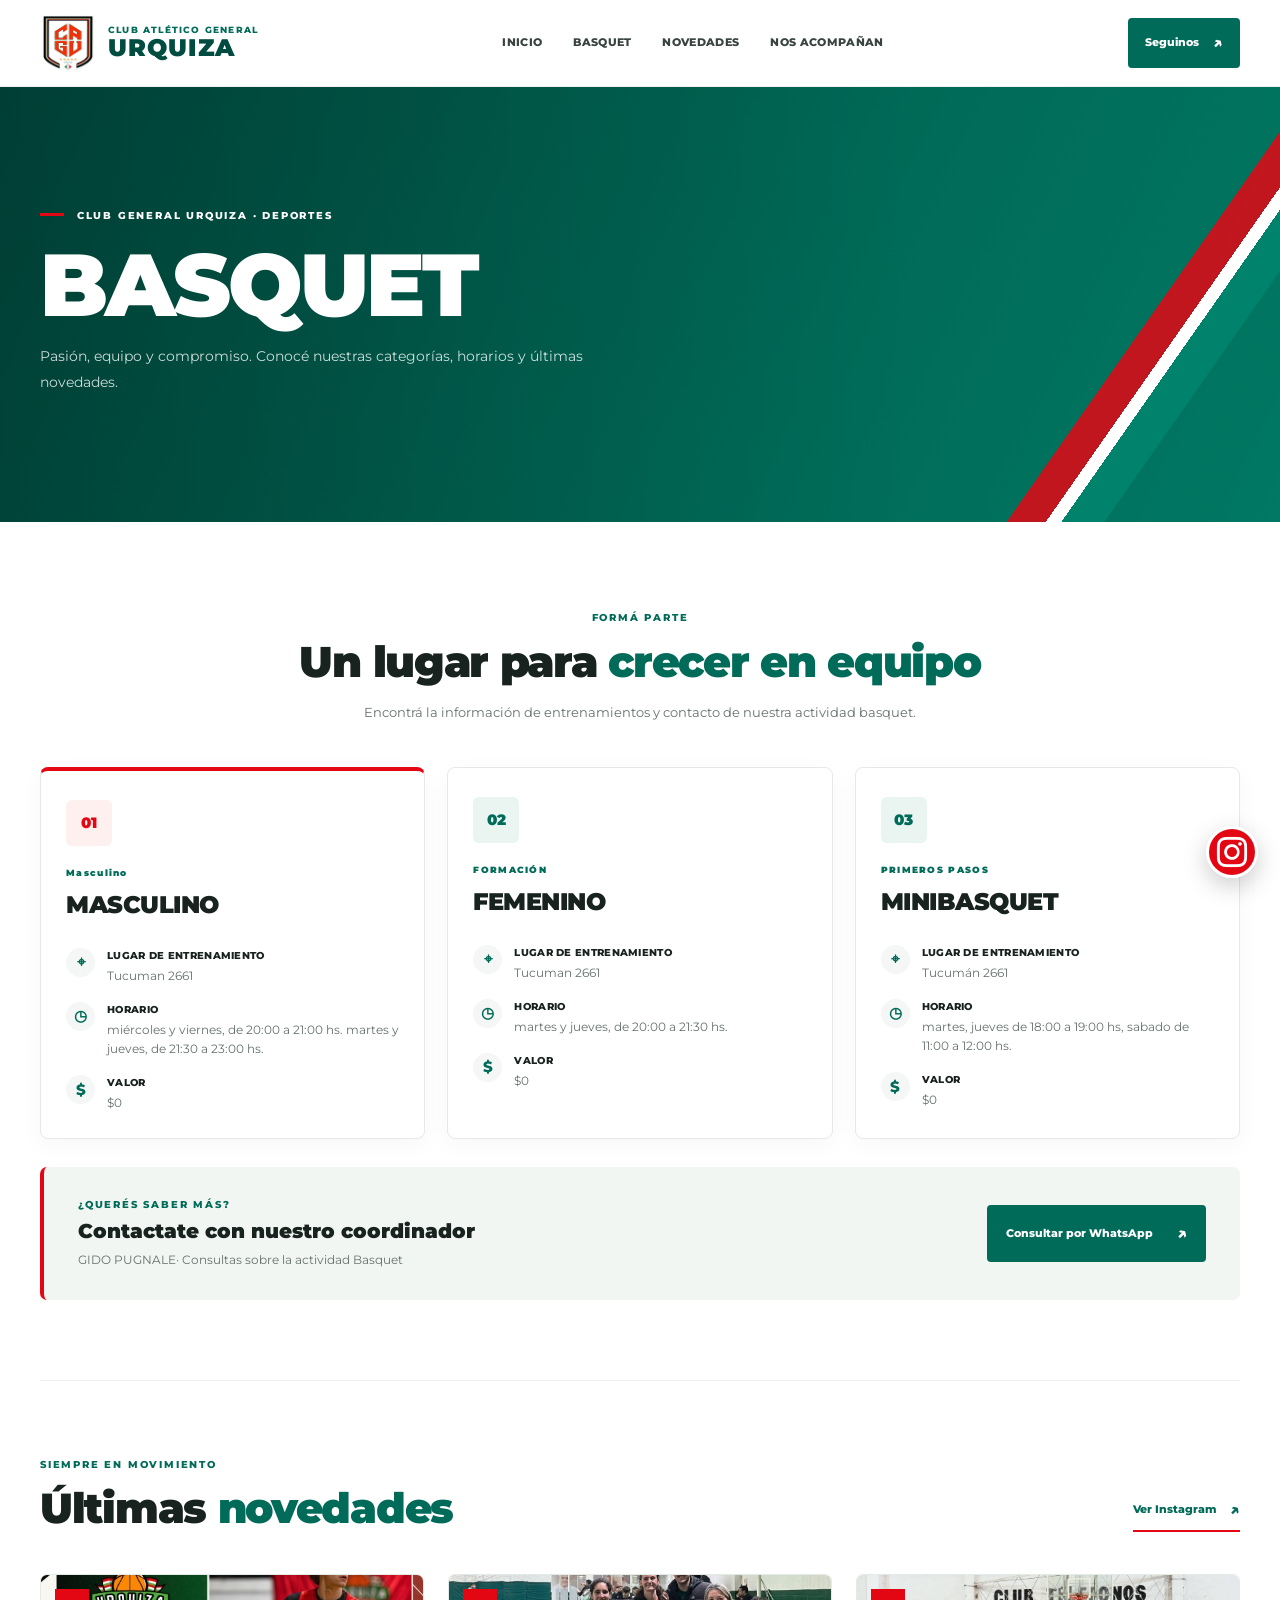
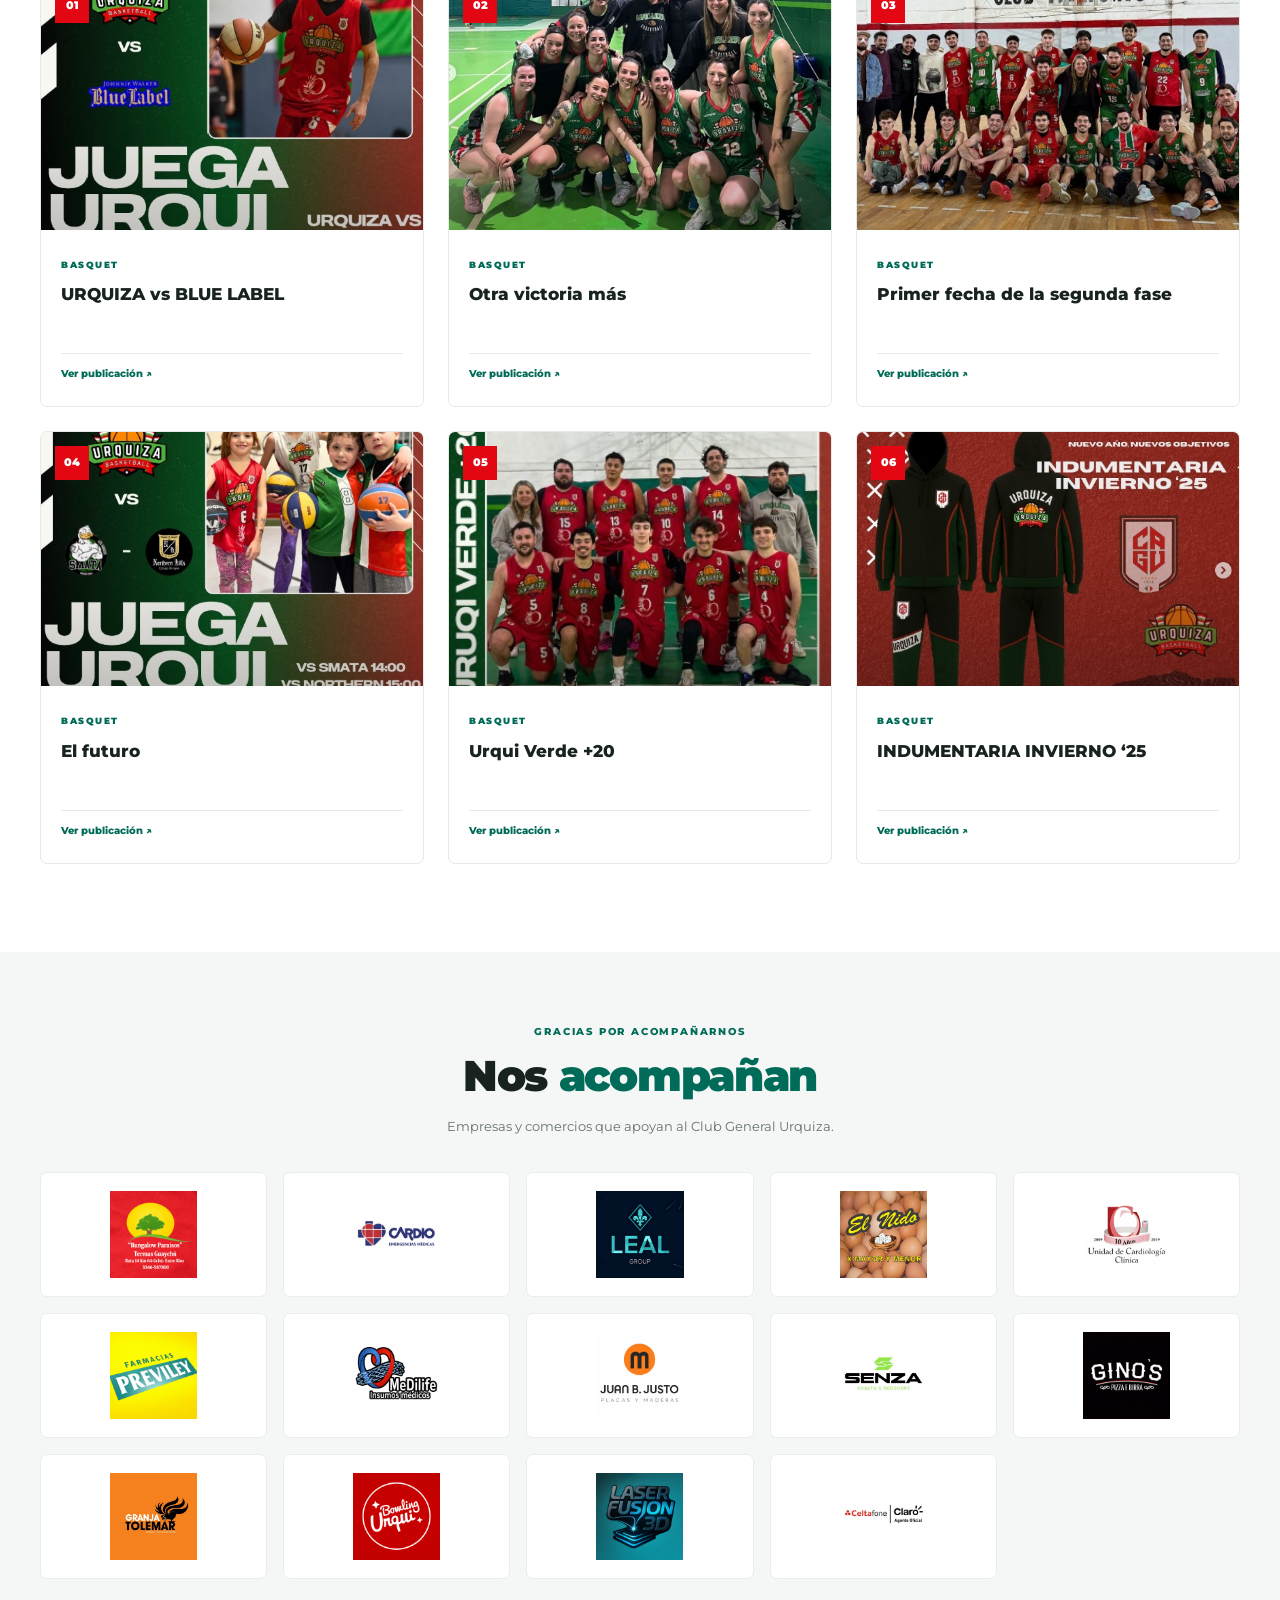
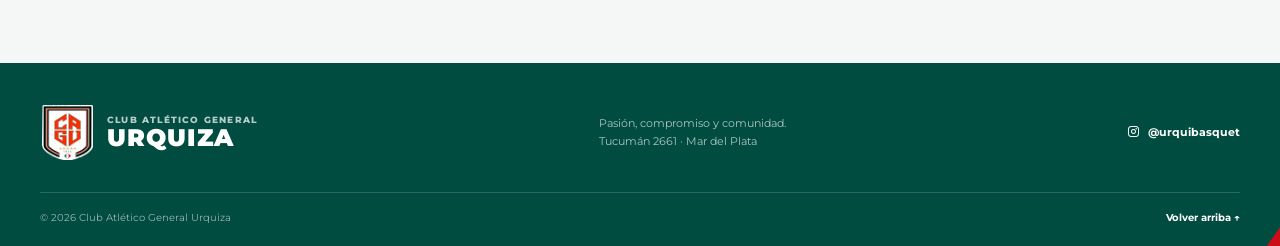
==== commit bde1098c: "Fix HTML encoding issues in index_basquet.html" ====
--- a/index_basquet.html
+++ b/index_basquet.html
@@ -48,7 +48,7 @@
       <div class="section-heading">
         <p class="eyebrow eyebrow-green">FORMÁ PARTE</p>
         <h2>Un lugar para <span>crecer en equipo</span></h2>
-        <p>Encontrá la información de entrenamientos y contacto de nuestra actividad femenina.</p>
+        <p>Encontrá la información de entrenamientos y contacto de nuestra actividad basquet.</p>
       </div>
       <div class="category-grid">
         <article class="category-card category-featured">
